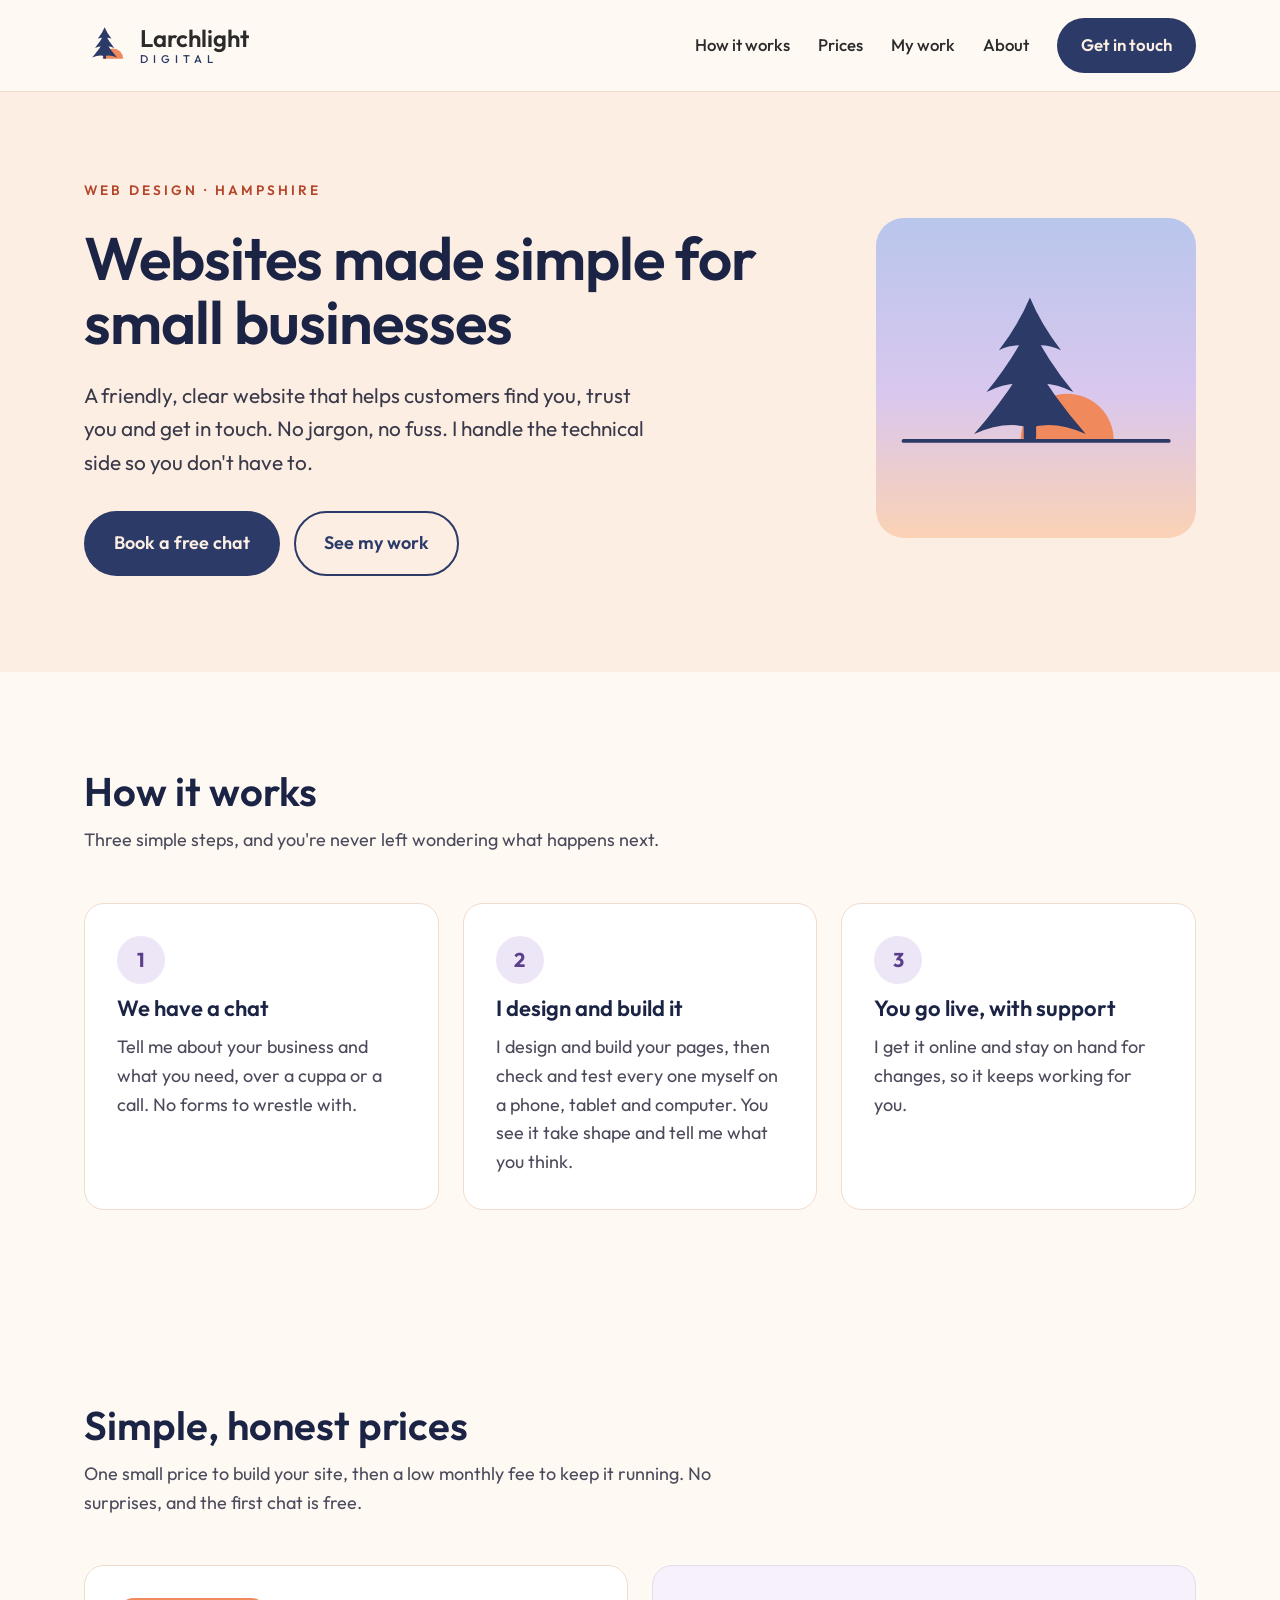
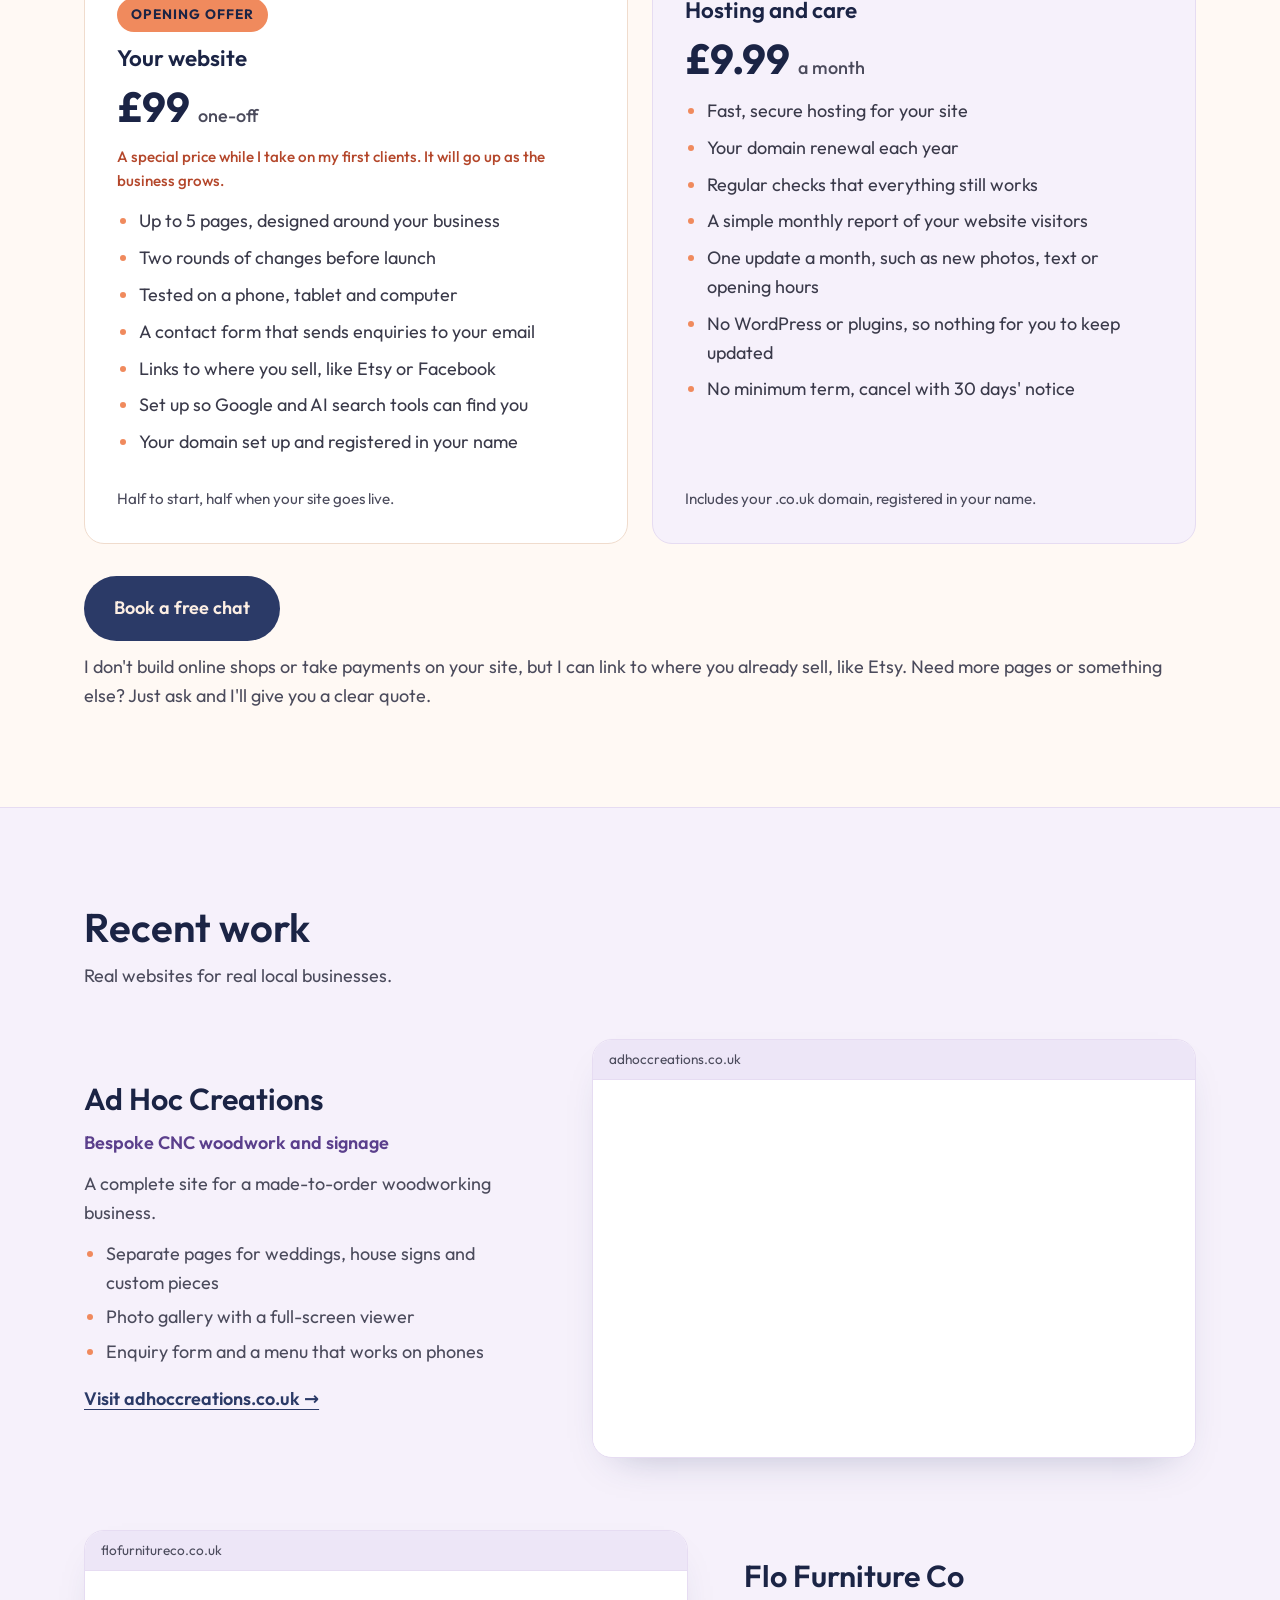
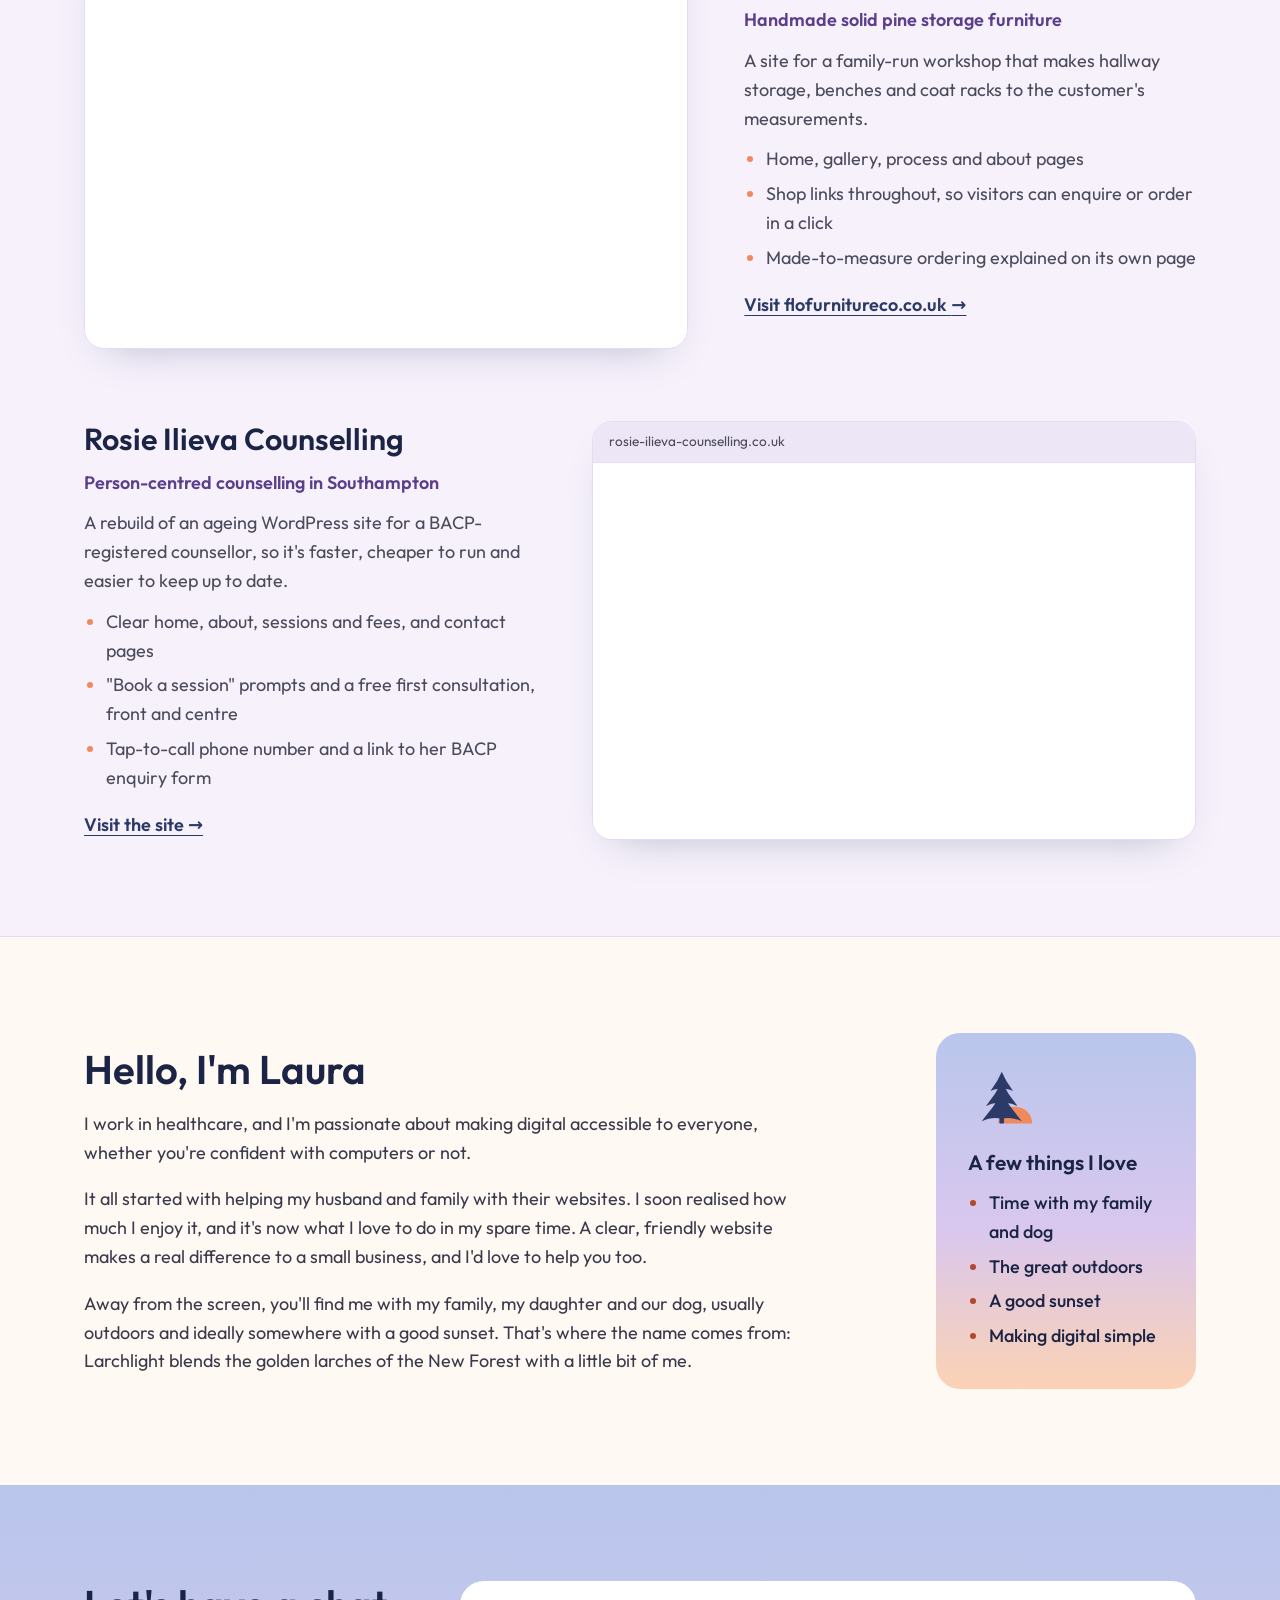
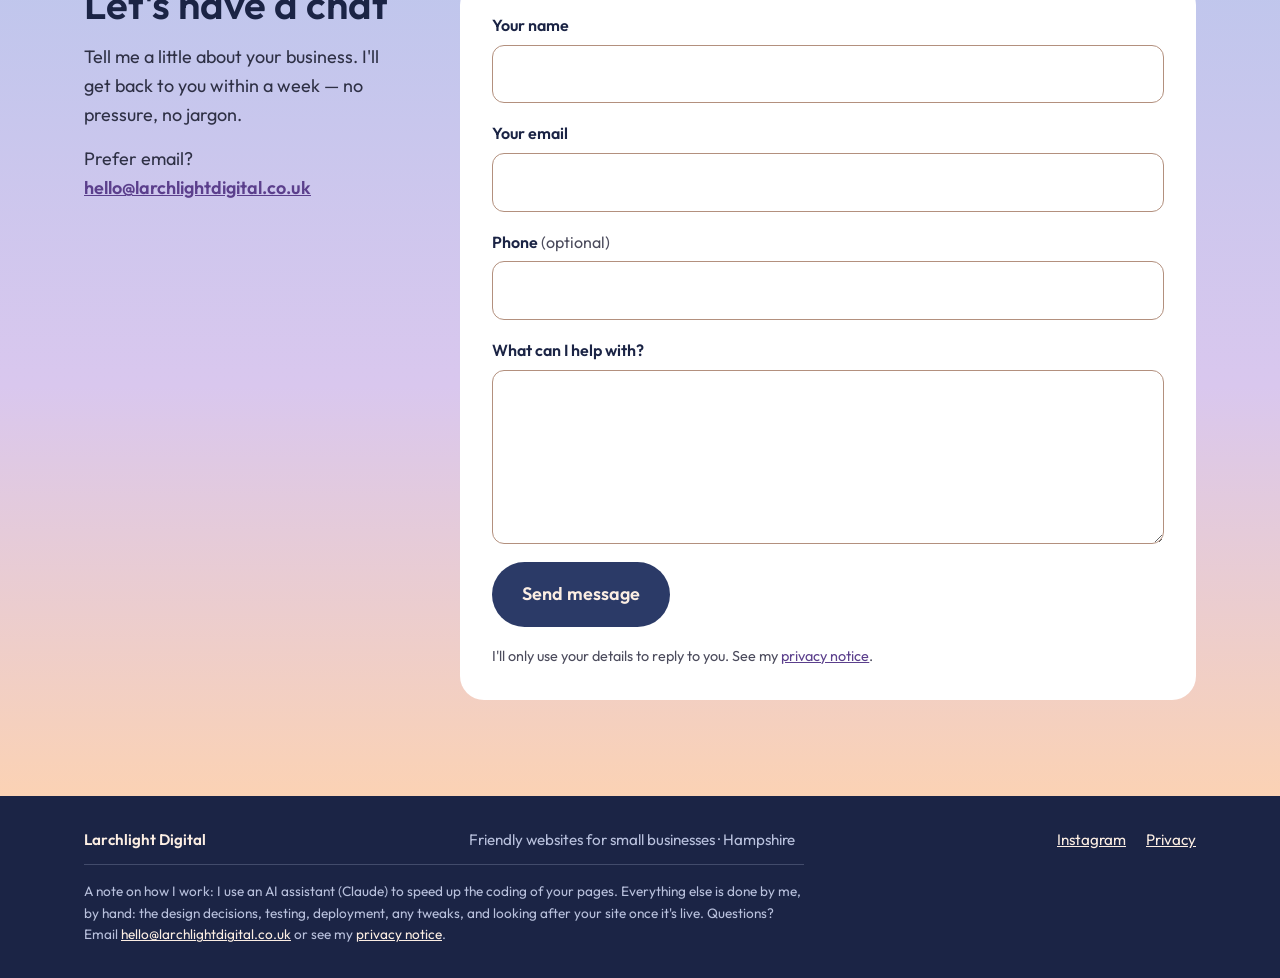
==== index.html @ d117ba8f "Move AI disclosure from How it works to a small footer note Co-Authored-By: Claude Sonnet 5.5 <norep" ====
<!doctype html>
<html lang="en-GB">
<head>
  <meta charset="utf-8">
  <meta name="viewport" content="width=device-width, initial-scale=1">
  <title>Larchlight Digital | Friendly Web Design in Hampshire</title>
  <meta name="description" content="Friendly, simple websites for small businesses in Hampshire, from £99. Hosting, your domain and monthly updates for £9.99. No jargon, no fuss.">
  <link rel="canonical" href="https://larchlightdigital.co.uk/">
  <meta name="theme-color" content="#2B3A67">
  <link rel="icon" href="favicon.svg" type="image/svg+xml">

  <!-- How the site looks when shared on social media and messaging apps -->
  <meta property="og:type" content="website">
  <meta property="og:site_name" content="Larchlight Digital">
  <meta property="og:title" content="Larchlight Digital – Friendly websites for small businesses">
  <meta property="og:description" content="Clear, friendly websites for small businesses in Hampshire. No jargon, no fuss.">
  <meta property="og:url" content="https://larchlightdigital.co.uk/">
  <meta property="og:image" content="https://larchlightdigital.co.uk/images/og-image.png">
  <meta property="og:image:width" content="1200">
  <meta property="og:image:height" content="630">
  <meta property="og:image:alt" content="Larchlight Digital logo: a larch tree in front of a setting sun">
  <meta property="og:locale" content="en_GB">
  <meta name="twitter:card" content="summary_large_image">

  <!-- Details about the business that Google and AI search tools can read -->
  <script type="application/ld+json">
  {
    "@context": "https://schema.org",
    "@type": "ProfessionalService",
    "@id": "https://larchlightdigital.co.uk/#business",
    "name": "Larchlight Digital",
    "url": "https://larchlightdigital.co.uk/",
    "logo": "https://larchlightdigital.co.uk/images/email/larchlight-badge.png",
    "image": "https://larchlightdigital.co.uk/images/og-image.png",
    "description": "Friendly, simple websites for small businesses in Hampshire, built for people who aren't confident with technology.",
    "email": "hello@larchlightdigital.co.uk",
    "founder": { "@type": "Person", "name": "Laura" },
    "sameAs": ["https://www.instagram.com/larchlightdigital/"],
    "areaServed": [
      { "@type": "AdministrativeArea", "name": "Hampshire" },
      { "@type": "City", "name": "Southampton" },
      { "@type": "City", "name": "Eastleigh" }
    ],
    "priceRange": "££",
    "knowsAbout": ["Web design", "Small business websites", "Website hosting", "Website accessibility"],
    "hasOfferCatalog": {
      "@type": "OfferCatalog",
      "name": "Website services",
      "itemListElement": [
        { "@type": "Offer", "name": "Website design and build (up to 5 pages), opening offer", "price": "99", "priceCurrency": "GBP" },
        { "@type": "Offer", "name": "Hosting, domain and maintenance, including one update a month", "price": "9.99", "priceCurrency": "GBP",
          "priceSpecification": { "@type": "UnitPriceSpecification", "price": "9.99", "priceCurrency": "GBP", "unitText": "MONTH" } }
      ]
    }
  }
  </script>
  <link rel="stylesheet" href="styles.css">
</head>
<body>
  <a class="skip-link" href="#main">Skip to content</a>

  <header class="site-header">
    <div class="container header-inner">
      <a href="/" class="brand" aria-label="Larchlight Digital, home">
        <svg class="brand-mark" width="44" height="44" viewBox="0 0 64 64" aria-hidden="true">
          <path d="M27 52 A15 15 0 0 1 57 52 Z" fill="var(--autumn)"/>
          <rect x="28" y="44" width="4" height="8" rx="1" fill="var(--pine)"/>
          <path d="M30 25 Q37.5 38 48 50 Q38 45.5 30 48 Q22 45.5 12 50 Q22.5 38 30 25 Z" fill="var(--pine)"/>
          <path d="M30 15 Q35.5 26 44 36.5 Q36 32.5 30 34.5 Q24 32.5 16 36.5 Q24.5 26 30 15 Z" fill="var(--pine)"/>
          <path d="M30 6 Q33.5 14.5 40 23 Q34.5 20.5 30 22 Q25.5 20.5 20 23 Q26.5 14.5 30 6 Z" fill="var(--pine)"/>
        </svg>
        <span class="brand-text">
          <span class="brand-name">Larchlight</span>
          <span class="brand-tag">DIGITAL</span>
        </span>
      </a>
      <nav class="site-nav" aria-label="Main">
        <a href="#how">How it works</a>
        <a href="#prices">Prices</a>
        <a href="#work">My work</a>
        <a href="#about">About</a>
        <a href="#contact" class="btn btn-primary btn-small">Get in touch</a>
      </nav>
    </div>
  </header>

  <main id="main">
    <section class="hero">
      <div class="container hero-inner">
        <div class="hero-copy">
          <p class="eyebrow">Web design · Hampshire</p>
          <h1>Websites made simple for small businesses</h1>
          <p class="lede">A friendly, clear website that helps customers find you, trust you and get in touch. No jargon, no fuss. I handle the technical side so you don't have to.</p>
          <div class="actions">
            <a href="#contact" class="btn btn-primary">Book a free chat</a>
            <a href="#work" class="btn btn-outline">See my work</a>
          </div>
        </div>
        <div class="hero-art" aria-hidden="true">
          <svg viewBox="0 0 100 100">
            <!-- Pastel sunset sky: periwinkle → lilac → peach -->
            <defs>
              <linearGradient id="heroSky" x1="0" y1="0" x2="0" y2="1">
                <stop offset="0" stop-color="#B9C6EC"/>
                <stop offset="0.55" stop-color="#D9C7EE"/>
                <stop offset="1" stop-color="#FBD2B4"/>
              </linearGradient>
            </defs>
            <rect width="100" height="100" fill="url(#heroSky)"/>
            <g transform="translate(19 19) scale(0.96875)">
              <path d="M27 52 A15 15 0 0 1 57 52 Z" fill="var(--autumn)"/>
              <rect x="28" y="44" width="4" height="8" rx="1" fill="var(--pine)"/>
              <path d="M30 25 Q37.5 38 48 50 Q38 45.5 30 48 Q22 45.5 12 50 Q22.5 38 30 25 Z" fill="var(--pine)"/>
              <path d="M30 15 Q35.5 26 44 36.5 Q36 32.5 30 34.5 Q24 32.5 16 36.5 Q24.5 26 30 15 Z" fill="var(--pine)"/>
              <path d="M30 6 Q33.5 14.5 40 23 Q34.5 20.5 30 22 Q25.5 20.5 20 23 Q26.5 14.5 30 6 Z" fill="var(--pine)"/>
            </g>
            <rect x="8" y="69" width="84" height="1.2" rx="0.6" fill="var(--pine)"/>
          </svg>
        </div>
      </div>
    </section>

    <section id="how" class="section">
      <div class="container">
        <div class="section-head">
          <h2>How it works</h2>
          <p>Three simple steps, and you're never left wondering what happens next.</p>
        </div>
        <ol class="steps">
          <li class="card">
            <span class="step-num" aria-hidden="true">1</span>
            <h3>We have a chat</h3>
            <p>Tell me about your business and what you need, over a cuppa or a call. No forms to wrestle with.</p>
          </li>
          <li class="card">
            <span class="step-num" aria-hidden="true">2</span>
            <h3>I design and build it</h3>
            <p>I design and build your pages, then check and test every one myself on a phone, tablet and computer. You see it take shape and tell me what you think.</p>
          </li>
          <li class="card">
            <span class="step-num" aria-hidden="true">3</span>
            <h3>You go live, with support</h3>
            <p>I get it online and stay on hand for changes, so it keeps working for you.</p>
          </li>
        </ol>
      </div>
    </section>

    <section id="prices" class="section">
      <div class="container">
        <div class="section-head">
          <h2>Simple, honest prices</h2>
          <p>One small price to build your site, then a low monthly fee to keep it running. No surprises, and the first chat is free.</p>
        </div>
        <div class="price-grid">
          <div class="price-card">
            <p class="offer-badge">Opening offer</p>
            <h3>Your website</h3>
            <p class="price"><span class="price-amount">£99</span> <span class="price-unit">one-off</span></p>
            <p class="offer-note">A special price while I take on my first clients. It will go up as the business grows.</p>
            <ul class="price-list">
              <li>Up to 5 pages, designed around your business</li>
              <li>Two rounds of changes before launch</li>
              <li>Tested on a phone, tablet and computer</li>
              <li>A contact form that sends enquiries to your email</li>
              <li>Links to where you sell, like Etsy or Facebook</li>
              <li>Set up so Google and AI search tools can find you</li>
              <li>Your domain set up and registered in your name</li>
            </ul>
            <p class="price-note">Half to start, half when your site goes live.</p>
          </div>
          <div class="price-card price-card-feature">
            <h3>Hosting and care</h3>
            <p class="price"><span class="price-amount">£9.99</span> <span class="price-unit">a month</span></p>
            <ul class="price-list">
              <li>Fast, secure hosting for your site</li>
              <li>Your domain renewal each year</li>
              <li>Regular checks that everything still works</li>
              <li>A simple monthly report of your website visitors</li>
              <li>One update a month, such as new photos, text or opening hours</li>
              <li>No WordPress or plugins, so nothing for you to keep updated</li>
              <li>No minimum term, cancel with 30 days' notice</li>
            </ul>
            <p class="price-note">Includes your .co.uk domain, registered in your name.</p>
          </div>
        </div>
        <div class="price-cta">
          <a href="#contact" class="btn btn-primary">Book a free chat</a>
          <p>I don't build online shops or take payments on your site, but I can link to where you already sell, like Etsy. Need more pages or something else? Just ask and I'll give you a clear quote.</p>
        </div>
      </div>
    </section>

    <section id="work" class="section section-white">
      <div class="container">
        <div class="section-head">
          <h2>Recent work</h2>
          <p>Real websites for real local businesses.</p>
        </div>
        <div class="work-list">

          <article class="project">
            <div class="project-text">
              <h3>Ad Hoc Creations</h3>
              <p class="project-what">Bespoke CNC woodwork and signage</p>
              <p>A complete site for a made-to-order woodworking business.</p>
              <ul>
                <li>Separate pages for weddings, house signs and custom pieces</li>
                <li>Photo gallery with a full-screen viewer</li>
                <li>Enquiry form and a menu that works on phones</li>
              </ul>
              <a class="project-link" href="https://adhoccreations.co.uk" rel="noopener">Visit adhoccreations.co.uk <span aria-hidden="true">→</span></a>
            </div>
            <div class="preview">
              <div class="preview-bar">adhoccreations.co.uk</div>
              <div class="preview-screen">
                <iframe src="https://adhoccreations.co.uk" title="Preview of the Ad Hoc Creations website" loading="lazy" tabindex="-1" scrolling="no" sandbox="allow-scripts allow-same-origin"></iframe>
                <a class="preview-link" href="https://adhoccreations.co.uk" rel="noopener" tabindex="-1" aria-hidden="true"></a>
              </div>
            </div>
          </article>

          <article class="project">
            <div class="project-text">
              <h3>Flo Furniture Co</h3>
              <p class="project-what">Handmade solid pine storage furniture</p>
              <p>A site for a family-run workshop that makes hallway storage, benches and coat racks to the customer's measurements.</p>
              <ul>
                <li>Home, gallery, process and about pages</li>
                <li>Shop links throughout, so visitors can enquire or order in a click</li>
                <li>Made-to-measure ordering explained on its own page</li>
              </ul>
              <a class="project-link" href="https://flofurnitureco.co.uk" rel="noopener">Visit flofurnitureco.co.uk <span aria-hidden="true">→</span></a>
            </div>
            <div class="preview">
              <div class="preview-bar">flofurnitureco.co.uk</div>
              <div class="preview-screen">
                <iframe src="https://flofurnitureco.co.uk" title="Preview of the Flo Furniture Co website" loading="lazy" tabindex="-1" scrolling="no" sandbox="allow-scripts allow-same-origin"></iframe>
                <a class="preview-link" href="https://flofurnitureco.co.uk" rel="noopener" tabindex="-1" aria-hidden="true"></a>
              </div>
            </div>
          </article>

          <article class="project">
            <div class="project-text">
              <h3>Rosie Ilieva Counselling</h3>
              <p class="project-what">Person-centred counselling in Southampton</p>
              <p>A rebuild of an ageing WordPress site for a BACP-registered counsellor, so it's faster, cheaper to run and easier to keep up to date.</p>
              <ul>
                <li>Clear home, about, sessions and fees, and contact pages</li>
                <li>"Book a session" prompts and a free first consultation, front and centre</li>
                <li>Tap-to-call phone number and a link to her BACP enquiry form</li>
              </ul>
              <a class="project-link" href="https://rosie-ilieva-counselling.co.uk/" rel="noopener">Visit the site <span aria-hidden="true">→</span></a>
            </div>
            <div class="preview">
              <div class="preview-bar">rosie-ilieva-counselling.co.uk</div>
              <div class="preview-screen">
                <iframe src="https://rosie-ilieva-counselling.co.uk/" title="Preview of the Rosie Ilieva Counselling website" loading="lazy" tabindex="-1" scrolling="no" sandbox="allow-scripts allow-same-origin"></iframe>
                <a class="preview-link" href="https://rosie-ilieva-counselling.co.uk/" rel="noopener" tabindex="-1" aria-hidden="true"></a>
              </div>
            </div>
          </article>

        </div>
      </div>
    </section>

    <section id="about" class="section">
      <div class="container about-inner">
        <div class="about-copy">
          <h2>Hello, I'm Laura</h2>
          <p>I work in healthcare, and I'm passionate about making digital accessible to everyone, whether you're confident with computers or not.</p>
          <p>It all started with helping my husband and family with their websites. I soon realised how much I enjoy it, and it's now what I love to do in my spare time. A clear, friendly website makes a real difference to a small business, and I'd love to help you too.</p>
          <p>Away from the screen, you'll find me with my family, my daughter and our dog, usually outdoors and ideally somewhere with a good sunset. That's where the name comes from: Larchlight blends the golden larches of the New Forest with a little bit of me.</p>
        </div>
        <aside class="about-card" aria-label="A few things I love">
          <svg class="about-mark" viewBox="0 0 64 64" aria-hidden="true">
            <path d="M27 52 A15 15 0 0 1 57 52 Z" fill="var(--autumn)"/>
            <rect x="28" y="44" width="4" height="8" rx="1" fill="var(--pine)"/>
            <path d="M30 25 Q37.5 38 48 50 Q38 45.5 30 48 Q22 45.5 12 50 Q22.5 38 30 25 Z" fill="var(--pine)"/>
            <path d="M30 15 Q35.5 26 44 36.5 Q36 32.5 30 34.5 Q24 32.5 16 36.5 Q24.5 26 30 15 Z" fill="var(--pine)"/>
            <path d="M30 6 Q33.5 14.5 40 23 Q34.5 20.5 30 22 Q25.5 20.5 20 23 Q26.5 14.5 30 6 Z" fill="var(--pine)"/>
          </svg>
          <h3>A few things I love</h3>
          <ul>
            <li>Time with my family and dog</li>
            <li>The great outdoors</li>
            <li>A good sunset</li>
            <li>Making digital simple</li>
          </ul>
        </aside>
      </div>
    </section>

    <section id="contact" class="section section-sky">
      <div class="container contact-inner">
        <div class="contact-copy">
          <h2>Let's have a chat</h2>
          <p>Tell me a little about your business. I'll get back to you within a week — no pressure, no jargon.</p>
          <p>Prefer email? <a href="mailto:hello@larchlightdigital.co.uk">hello@larchlightdigital.co.uk</a></p>
        </div>
        <!-- Enquiries go to Formspree, which emails them to hello@larchlightdigital.co.uk -->
        <form class="contact-form" id="contact-form" action="https://formspree.io/f/mqppzgkb" method="POST">
          <input type="hidden" name="_subject" value="New website enquiry – Larchlight Digital">
          <!-- Spam trap: hidden from people, bots fill it in -->
          <input type="text" name="_gotcha" class="visually-hidden" tabindex="-1" autocomplete="off" aria-hidden="true">
          <div class="field">
            <label for="name">Your name</label>
            <input id="name" name="name" type="text" autocomplete="name" required>
          </div>
          <div class="field">
            <label for="email">Your email</label>
            <input id="email" name="email" type="email" autocomplete="email" required>
          </div>
          <div class="field">
            <label for="phone">Phone <span class="optional">(optional)</span></label>
            <input id="phone" name="phone" type="tel" autocomplete="tel">
          </div>
          <div class="field">
            <label for="message">What can I help with?</label>
            <textarea id="message" name="message" rows="5" required></textarea>
          </div>
          <button type="submit" class="btn btn-primary">Send message</button>
          <p class="form-note">I'll only use your details to reply to you. See my <a href="/privacy">privacy notice</a>.</p>
          <p class="form-status" id="form-status" role="status" aria-live="polite"></p>
        </form>
      </div>
    </section>
  </main>

  <footer class="site-footer">
    <div class="container footer-inner">
      <span class="footer-name">Larchlight Digital</span>
      <span>Friendly websites for small businesses · Hampshire</span>
      <span class="footer-links">
        <a class="footer-link" href="https://www.instagram.com/larchlightdigital/" rel="noopener">Instagram</a>
        <a class="footer-link" href="/privacy">Privacy</a>
      </span>
      <p class="footer-note">A note on how I work: I use an AI assistant (Claude) to speed up the coding of your pages. Everything else is done by me, by hand: the design decisions, testing, deployment, any tweaks, and looking after your site once it's live. Questions? Email <a class="footer-link" href="mailto:hello@larchlightdigital.co.uk">hello@larchlightdigital.co.uk</a> or see my <a class="footer-link" href="/privacy">privacy notice</a>.</p>
    </div>
  </footer>

  <script>
    // Scale each 1280px-wide live site preview to fit its frame
    function fitPreviews() {
      document.querySelectorAll('.preview-screen').forEach(function (box) {
        var frame = box.querySelector('iframe');
        if (frame) frame.style.transform = 'scale(' + (box.clientWidth / 1280) + ')';
      });
    }
    fitPreviews();
    window.addEventListener('resize', fitPreviews);

    // Send the contact form without leaving the page.
    // Without JavaScript the form still posts normally to Formspree.
    (function () {
      var form = document.getElementById('contact-form');
      var status = document.getElementById('form-status');
      if (!form || !window.fetch) return;

      form.addEventListener('submit', function (event) {
        event.preventDefault();
        var button = form.querySelector('button[type="submit"]');
        button.disabled = true;
        button.textContent = 'Sending…';
        status.className = 'form-status';
        status.textContent = '';

        fetch(form.action, {
          method: 'POST',
          body: new FormData(form),
          headers: { 'Accept': 'application/json' }
        })
          .then(function (response) {
            if (response.ok) {
              form.reset();
              status.className = 'form-status is-success';
              status.textContent = "Thank you! Your message is on its way. I'll get back to you within a week.";
              return;
            }
            return response.json().then(function (data) {
              var detail = data && data.errors ? data.errors.map(function (e) { return e.message; }).join(' ') : '';
              throw new Error(detail);
            });
          })
          .catch(function (error) {
            status.className = 'form-status is-error';
            var detail = error.message ? error.message.charAt(0).toUpperCase() + error.message.slice(1).replace(/\.?$/, '. ') : '';
            status.textContent = 'Sorry, something went wrong. ' + detail +
              'Please try again, or email hello@larchlightdigital.co.uk.';
          })
          .finally(function () {
            button.disabled = false;
            button.textContent = 'Send message';
          });
      });
    })();
  </script>
</body>
</html>
---- styles.css ----
/* Outfit font, self-hosted (SIL Open Font License, see fonts/OFL.txt) */
@font-face { font-family: 'Outfit'; font-style: normal; font-weight: 400; font-display: swap; src: url('/fonts/outfit-latin-400-normal.woff2') format('woff2'); }
@font-face { font-family: 'Outfit'; font-style: normal; font-weight: 500; font-display: swap; src: url('/fonts/outfit-latin-500-normal.woff2') format('woff2'); }
@font-face { font-family: 'Outfit'; font-style: normal; font-weight: 600; font-display: swap; src: url('/fonts/outfit-latin-600-normal.woff2') format('woff2'); }
@font-face { font-family: 'Outfit'; font-style: normal; font-weight: 700; font-display: swap; src: url('/fonts/outfit-latin-700-normal.woff2') format('woff2'); }

/* Larchlight Digital – brand tokens */
:root {
  /* Sunset palette */
  --pine: #2B3A67;         /* Dusk – main brand blue */
  --pine-deep: #1B2445;    /* Night */
  --autumn: #F08A5D;       /* Sunset coral */
  --autumn-text: #B4472B;  /* darker coral for text on light backgrounds */
  --sand: #FCEEE3;         /* Blush */
  --charcoal: #2B2B2B;
  --paper: #FFF9F4;
  --white: #FFFFFF;
  --line: #F0DCCD;
  --muted: #4B4B5C;
  --on-pine: #D8DDF0;
  --twilight: #7B5EA7;      /* Twilight purple accent */
  --twilight-deep: #5B3F8C;
  --lavender: #EDE6F7;
  --lilac-wash: #F6F1FB;
  --lilac-line: #E6DCF2;
  --sky: linear-gradient(180deg, #B9C6EC 0%, #D9C7EE 55%, #FBD2B4 100%); /* pastel sunset sky */

  --radius: 20px;
  --max: 1160px;
  --font: 'Outfit', system-ui, -apple-system, 'Segoe UI', sans-serif;
}

*, *::before, *::after { box-sizing: border-box; }

html { scroll-behavior: smooth; }
@media (prefers-reduced-motion: reduce) { html { scroll-behavior: auto; } }

body {
  margin: 0;
  font-family: var(--font);
  font-size: 1.125rem;
  line-height: 1.6;
  color: var(--charcoal);
  background: var(--paper);
}

h1, h2, h3 { color: var(--pine-deep); font-weight: 600; line-height: 1.15; margin: 0; }
p { margin: 0; }
a { color: var(--pine); }
a:hover { color: var(--pine-deep); }

:focus-visible { outline: 3px solid var(--autumn); outline-offset: 3px; border-radius: 6px; }

.container { max-width: var(--max); margin: 0 auto; padding: 0 24px; }

.skip-link {
  position: absolute; left: 16px; top: -60px;
  background: var(--pine); color: var(--sand);
  padding: 12px 18px; border-radius: 10px; z-index: 10;
}
.skip-link:focus { top: 16px; }

/* Buttons */
.btn {
  display: inline-block;
  font: inherit; font-weight: 600;
  text-decoration: none;
  padding: 16px 28px;
  border-radius: 999px;
  border: 2px solid transparent;
  cursor: pointer;
  transition: background-color .15s, color .15s;
}
.btn-primary { background: var(--pine); color: var(--sand); }
.btn-primary:hover { background: var(--pine-deep); color: var(--sand); }
.btn-outline { border-color: var(--pine); color: var(--pine); }
.btn-outline:hover { background: var(--pine); color: var(--sand); }
.btn-small { padding: 12px 22px; }

/* Header */
.site-header { border-bottom: 1px solid var(--line); background: var(--paper); }
.header-inner {
  display: flex; flex-wrap: wrap; align-items: center; justify-content: space-between;
  gap: 16px; padding-top: 18px; padding-bottom: 18px;
}
.brand { display: flex; align-items: center; gap: 12px; text-decoration: none; color: var(--charcoal); }
.brand-text { display: flex; flex-direction: column; line-height: 1; }
.brand-name { font-weight: 600; font-size: 1.5rem; }
.brand-tag { font-size: .7rem; font-weight: 500; letter-spacing: 5px; color: var(--pine); margin-top: 4px; }

.site-nav { display: flex; flex-wrap: wrap; align-items: center; gap: 8px 28px; font-weight: 500; font-size: 1.05rem; }
.site-nav a:not(.btn) { color: var(--charcoal); text-decoration: none; padding: 10px 0; }
.site-nav a:not(.btn):hover { color: var(--pine); text-decoration: underline; text-underline-offset: 4px; }

/* Hero */
.hero { background: var(--sand); }
.hero-inner {
  display: flex; flex-wrap: wrap; align-items: center; gap: 56px;
  padding-top: 88px; padding-bottom: 96px;
}
.hero-copy { flex: 999 1 480px; min-width: 0; display: flex; flex-direction: column; gap: 24px; }
.eyebrow { font-size: .85rem; font-weight: 600; letter-spacing: 3px; text-transform: uppercase; color: var(--autumn-text); }
.hero h1 { font-size: clamp(2.4rem, 5vw, 3.75rem); line-height: 1.08; letter-spacing: -1px; }
.lede { font-size: 1.3rem; color: #3A3A4A; max-width: 560px; }
.actions { display: flex; flex-wrap: wrap; gap: 14px; margin-top: 8px; }

.hero-art {
  flex: 1 1 320px; min-width: 0; max-width: 420px; margin: 0 auto;
  aspect-ratio: 1 / 1; border-radius: 28px; overflow: hidden;
}
.hero-art svg { display: block; width: 100%; height: 100%; }

/* Sections */
.section { padding: 96px 0; }
.section-white { background: var(--lilac-wash); border-top: 1px solid var(--lilac-line); border-bottom: 1px solid var(--lilac-line); }
.section-sky { background: var(--sky); }
.section-head { display: flex; flex-direction: column; gap: 12px; max-width: 640px; margin-bottom: 48px; }
.section-head h2 { font-size: clamp(2rem, 4vw, 2.5rem); }
.section-head p { color: var(--muted); }

/* Steps */
.steps {
  list-style: none; margin: 0; padding: 0;
  display: grid; grid-template-columns: repeat(auto-fit, minmax(260px, 1fr)); gap: 24px;
}
.card {
  background: var(--white); border: 1px solid var(--line); border-radius: var(--radius);
  padding: 32px; display: flex; flex-direction: column; gap: 12px;
}
.card h3 { font-size: 1.375rem; }
.card p { color: var(--muted); }
.step-num {
  width: 48px; height: 48px; border-radius: 999px;
  background: var(--lavender); color: var(--twilight-deep);
  font-weight: 700; font-size: 1.25rem;
  display: flex; align-items: center; justify-content: center;
}

/* Work */
.work-list { display: flex; flex-direction: column; gap: 72px; }
.project { display: flex; flex-wrap: wrap; align-items: center; gap: 32px 56px; }
.project:nth-child(even) { flex-direction: row-reverse; }
.project-text { flex: 1 1 320px; min-width: 0; display: flex; flex-direction: column; gap: 12px; }
.project h3 { font-size: clamp(1.5rem, 3vw, 1.9rem); }
.project-what { color: var(--twilight-deep); font-weight: 600; }
.project-text p:not(.project-what) { color: var(--muted); }
.project ul { margin: 0; padding-left: 1.2em; color: var(--muted); }
.project li { margin-bottom: 6px; }
.project li::marker { color: var(--autumn); }
.project-link { font-weight: 600; color: var(--pine); text-underline-offset: 4px; }
.project-link:hover { color: var(--pine-deep); }

/* Live site previews: each site is rendered at 1280px wide and scaled to fit */
.preview {
  flex: 1.4 1 420px; min-width: 0;
  background: var(--white); border: 1px solid var(--lilac-line); border-radius: var(--radius);
  overflow: hidden; box-shadow: 0 18px 40px -24px rgba(43, 58, 103, .35);
}
.preview-bar {
  padding: 9px 16px; font-size: .85rem; color: var(--muted);
  background: var(--lavender); border-bottom: 1px solid var(--lilac-line);
}
.preview-screen { position: relative; aspect-ratio: 16 / 10; overflow: hidden; }
.preview iframe {
  position: absolute; top: 0; left: 0; width: 1280px; height: 800px;
  border: 0; background: var(--white); transform-origin: 0 0; pointer-events: none;
}
.preview-link { position: absolute; inset: 0; z-index: 1; }

/* About */
.about-inner { display: flex; flex-wrap: wrap; align-items: center; gap: 40px 64px; }
.about-copy { flex: 999 1 460px; min-width: 0; display: flex; flex-direction: column; gap: 18px; }
.about-copy h2 { font-size: clamp(2rem, 4vw, 2.5rem); }
.about-copy p { color: #3A3A4A; max-width: 62ch; }
.about-card {
  flex: 1 1 260px; min-width: 0; max-width: 360px;
  background: var(--sky); border-radius: 24px; padding: 32px;
  display: flex; flex-direction: column; gap: 14px;
}
.about-mark { width: 72px; height: 72px; }
.about-card h3 { font-size: 1.3rem; }
.about-card ul { margin: 0; padding-left: 1.2em; color: var(--pine-deep); font-weight: 500; }
.about-card li { margin-bottom: 6px; }
.about-card li::marker { color: var(--autumn-text); }

/* Contact */
.contact-inner { display: flex; flex-wrap: wrap; gap: 56px; }
.contact-copy { flex: 1 1 320px; min-width: 0; display: flex; flex-direction: column; gap: 16px; }
.contact-copy h2 { color: var(--pine-deep); font-size: clamp(2rem, 4vw, 2.5rem); }
.contact-copy p { color: #2E3045; }
.contact-copy a { color: var(--twilight-deep); font-weight: 600; }
.contact-copy a:hover { color: var(--pine-deep); }

.contact-form {
  flex: 999 1 420px; min-width: 0;
  background: var(--white); border-radius: 24px; padding: 32px;
  display: flex; flex-direction: column; gap: 18px;
}
.field { display: flex; flex-direction: column; gap: 6px; }
.field label { font-weight: 600; font-size: 1rem; color: var(--pine-deep); }
.field input, .field textarea {
  font: inherit; color: var(--charcoal);
  padding: 14px 16px; border-radius: 12px;
  border: 1px solid #B3907E; background: var(--white);
}
.field textarea { resize: vertical; }
.contact-form .btn { align-self: flex-start; }
.contact-form .btn:disabled { opacity: .7; cursor: wait; }
.optional { font-weight: 400; color: var(--muted); }
.form-status { margin: 0; font-weight: 500; }
.form-status:empty { display: none; }
.form-status.is-success { color: #2E6B45; }
.form-status.is-error { color: var(--autumn-text); }
.visually-hidden {
  position: absolute !important; width: 1px; height: 1px; overflow: hidden;
  clip: rect(0 0 0 0); white-space: nowrap; border: 0; padding: 0; margin: -1px;
}

/* Footer */
.site-footer { background: var(--pine-deep); color: #B8C0DC; font-size: .95rem; }
.footer-inner {
  display: flex; flex-wrap: wrap; align-items: center; justify-content: space-between;
  gap: 12px 24px; padding-top: 32px; padding-bottom: 32px;
}
.footer-name { font-weight: 600; color: var(--sand); }
.footer-story { flex-basis: 100%; font-style: italic; }
.footer-note {
  flex-basis: 100%; margin: 0; padding-top: 16px;
  border-top: 1px solid rgba(184, 192, 220, .25);
  font-size: .85rem; max-width: 80ch;
}

@media (max-width: 600px) {
  .hero-inner { padding-top: 56px; padding-bottom: 64px; gap: 40px; }
  .section { padding: 64px 0; }
  .contact-form { padding: 24px; }
}

/* Privacy link and notes */
.footer-link { color: var(--sand); }
.footer-link:hover { color: var(--white); }
.form-note { margin: 0; font-size: .9rem; color: var(--muted); }
.form-note a { color: var(--twilight-deep); }

/* Simple text pages (privacy) */
.page { padding: 72px 0 96px; }
.page .container { max-width: 760px; }
.page h1 { font-size: clamp(2.2rem, 5vw, 3rem); margin-bottom: 12px; }
.page h2 { font-size: 1.5rem; margin: 40px 0 12px; }
.page p, .page li { color: #3A3A4A; }
.page p + p { margin-top: 12px; }
.page ul { padding-left: 1.2em; margin: 12px 0 0; }
.page li { margin-bottom: 8px; }
.page li::marker { color: var(--autumn); }
.page .updated { color: var(--muted); font-size: .95rem; }

/* Prices */
.price-grid { display: grid; grid-template-columns: repeat(auto-fit, minmax(280px, 1fr)); gap: 24px; }
.price-card {
  background: var(--white); border: 1px solid var(--line); border-radius: var(--radius);
  padding: 32px; display: flex; flex-direction: column; gap: 14px;
}
.price-card-feature { background: var(--lilac-wash); border-color: var(--lilac-line); }
.price-card h3 { font-size: 1.4rem; }
.price { margin: 0; display: flex; align-items: baseline; gap: 8px; }
.price-amount { font-size: 2.6rem; font-weight: 700; color: var(--pine-deep); line-height: 1; }
.price-unit { color: var(--muted); font-weight: 500; }
.price-list { margin: 0; padding-left: 1.2em; color: #3A3A4A; }
.price-list li { margin-bottom: 8px; }
.price-list li::marker { color: var(--autumn); }
.price-note { margin-top: auto; padding-top: 8px; font-size: .95rem; color: var(--muted); }
.price-cta { margin-top: 32px; display: flex; flex-wrap: wrap; align-items: center; gap: 12px 24px; }
.price-cta p { color: var(--muted); }
.footer-links { display: flex; gap: 20px; }

.offer-badge {
  align-self: flex-start; margin: 0;
  background: var(--autumn); color: var(--pine-deep);
  font-size: .85rem; font-weight: 700; letter-spacing: 1px; text-transform: uppercase;
  padding: 6px 14px; border-radius: 999px;
}
.offer-note { margin: 0; font-size: .95rem; color: var(--autumn-text); font-weight: 500; }
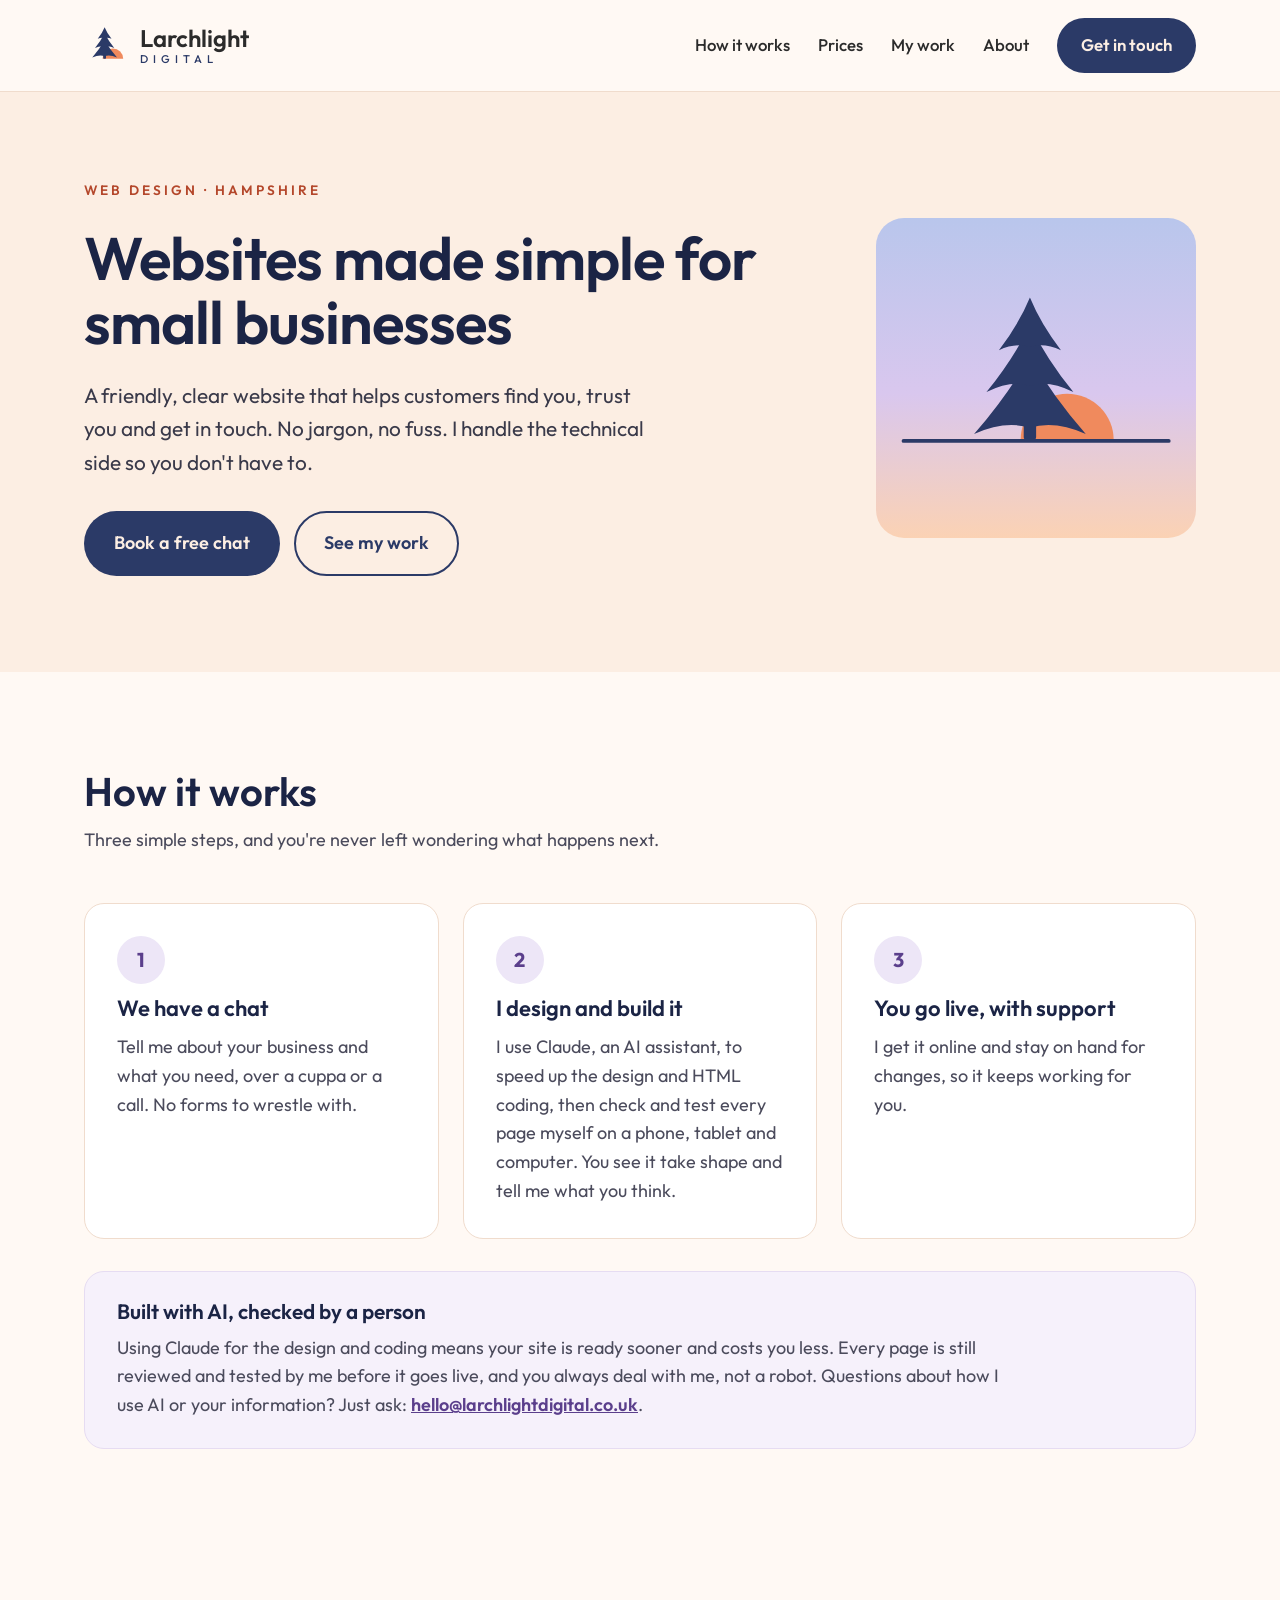
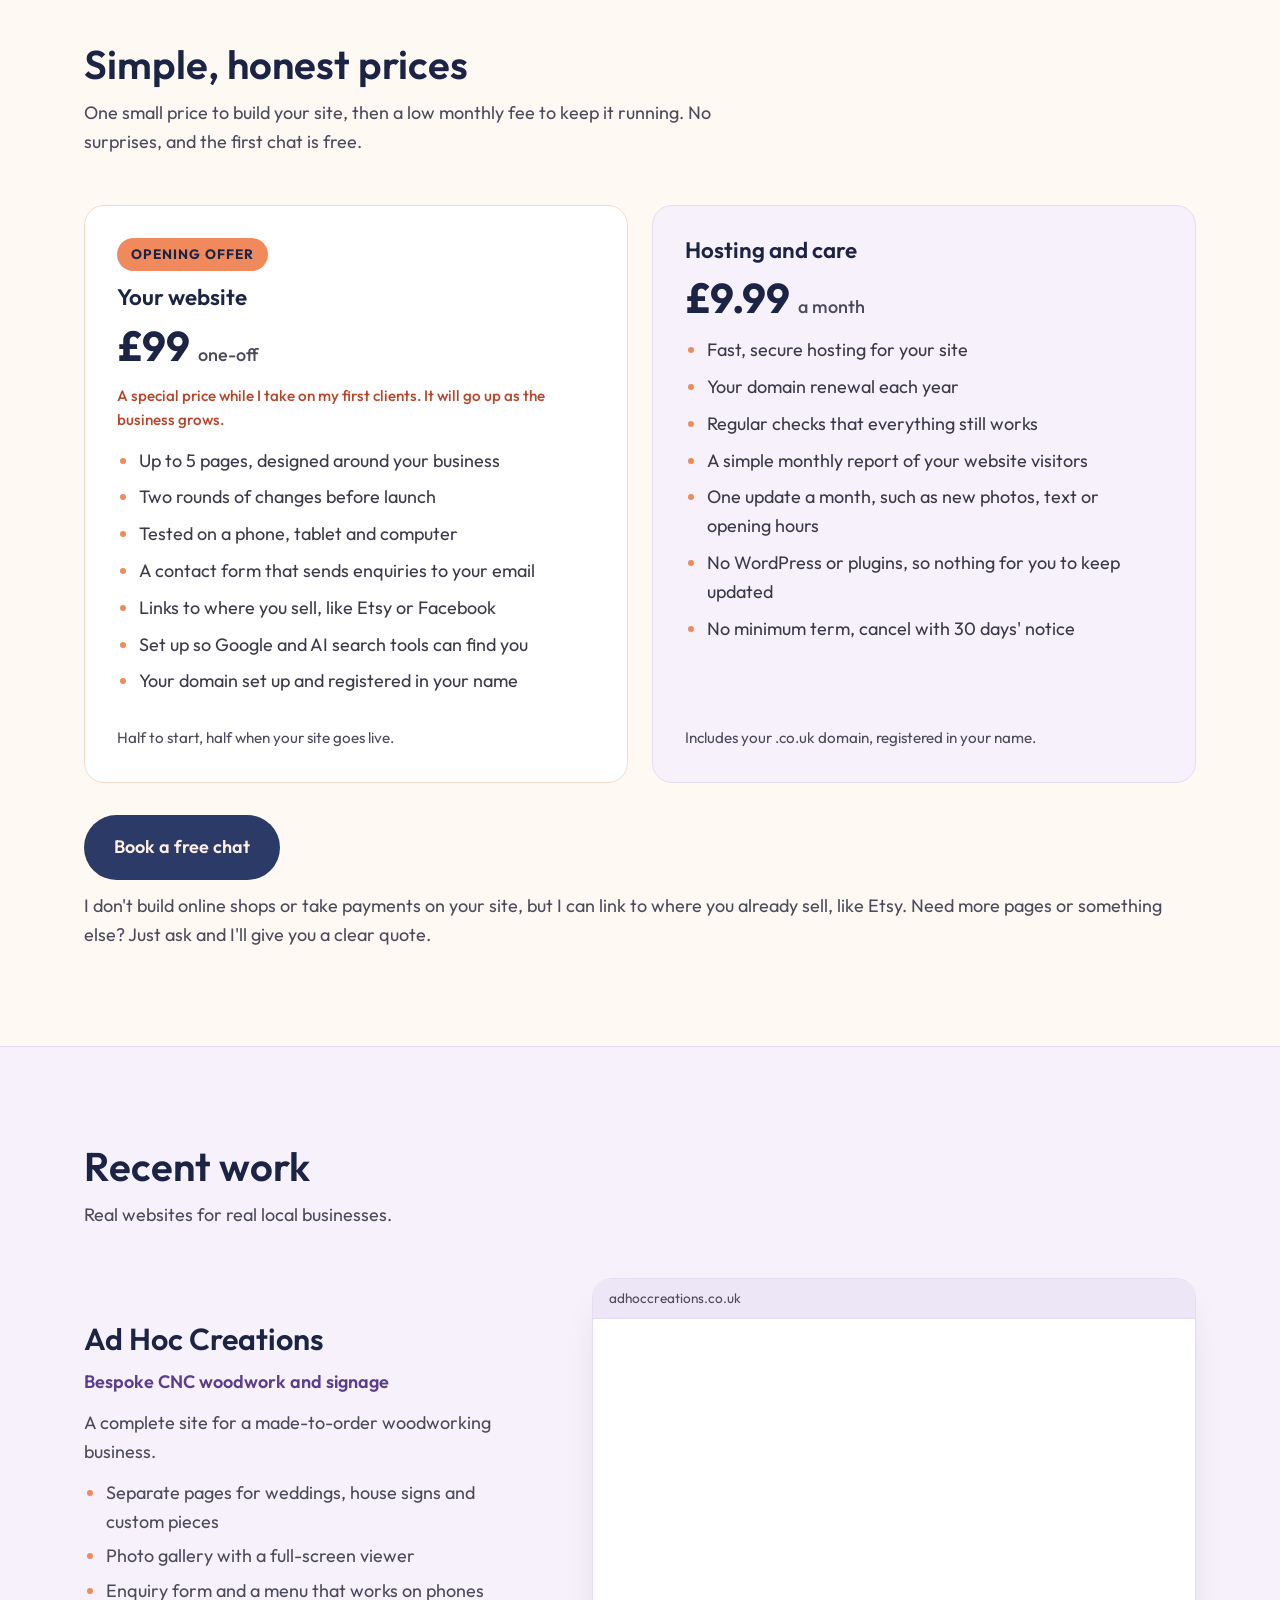
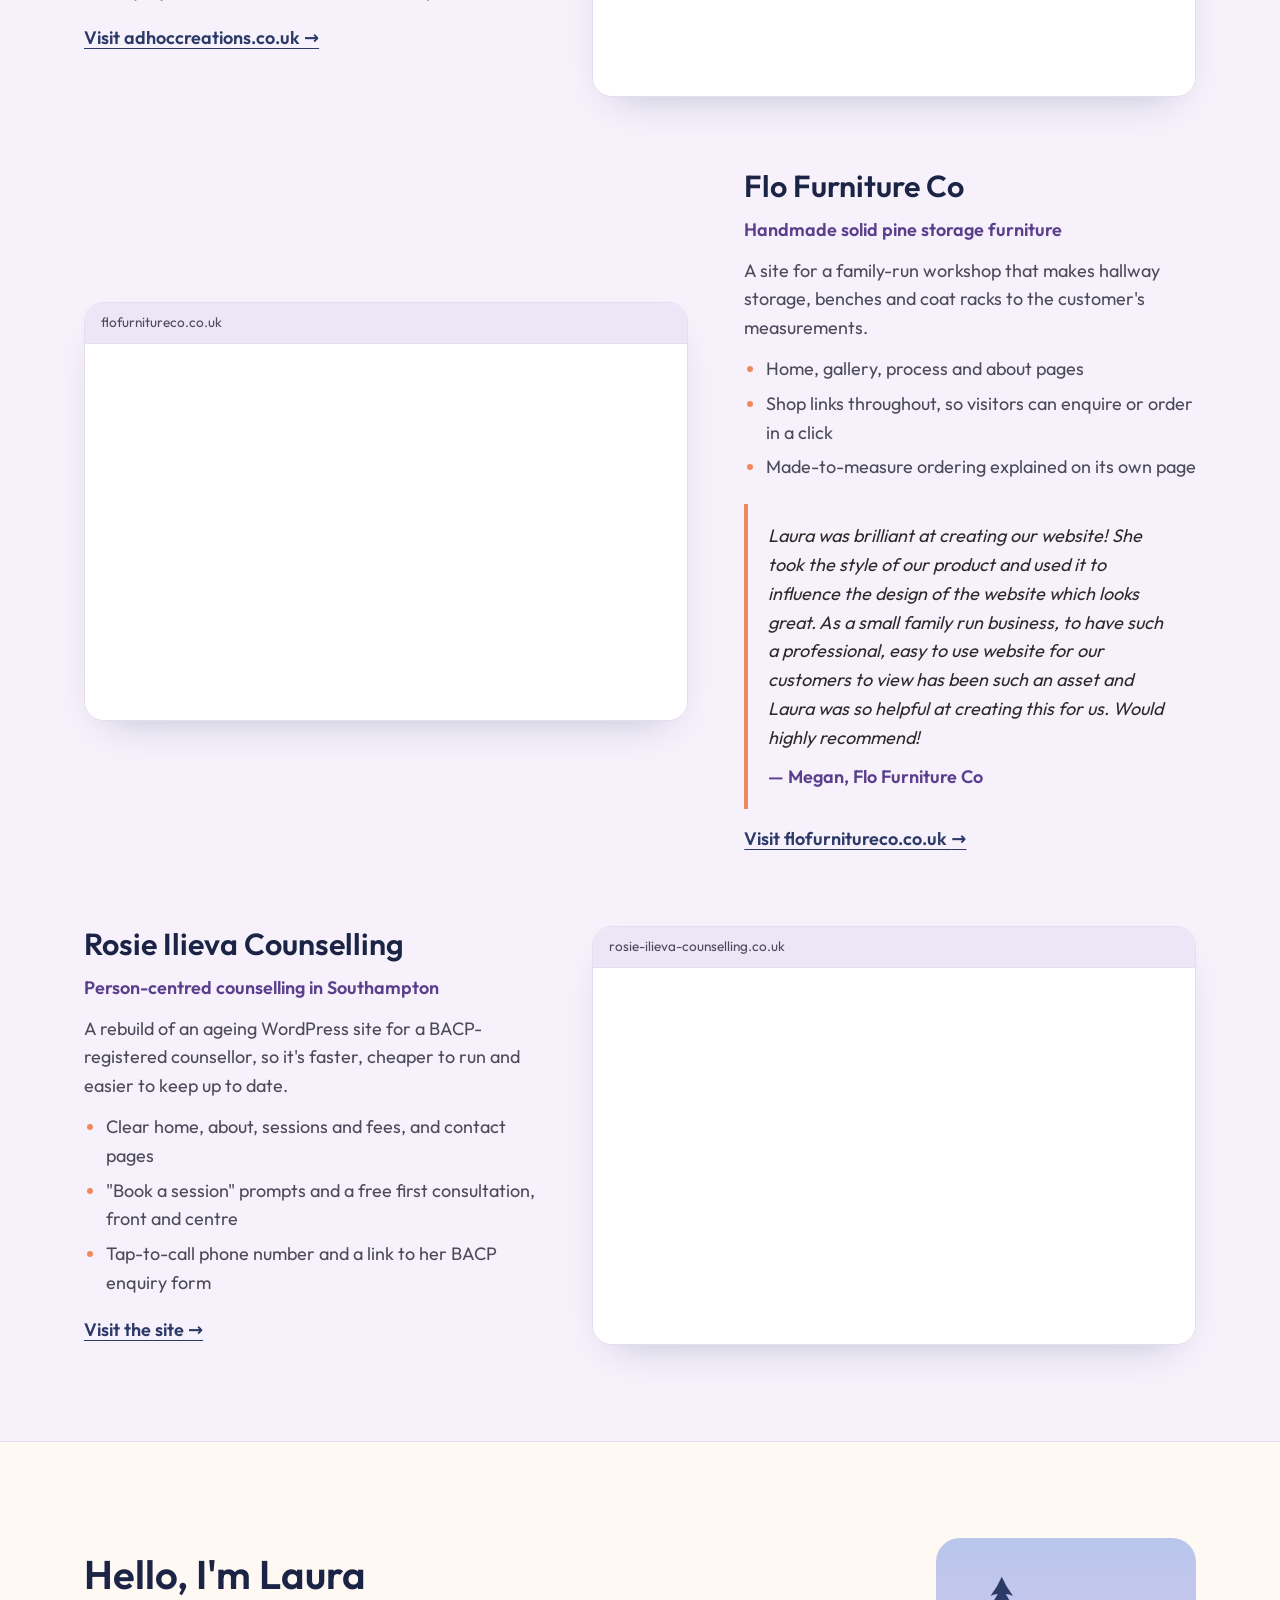
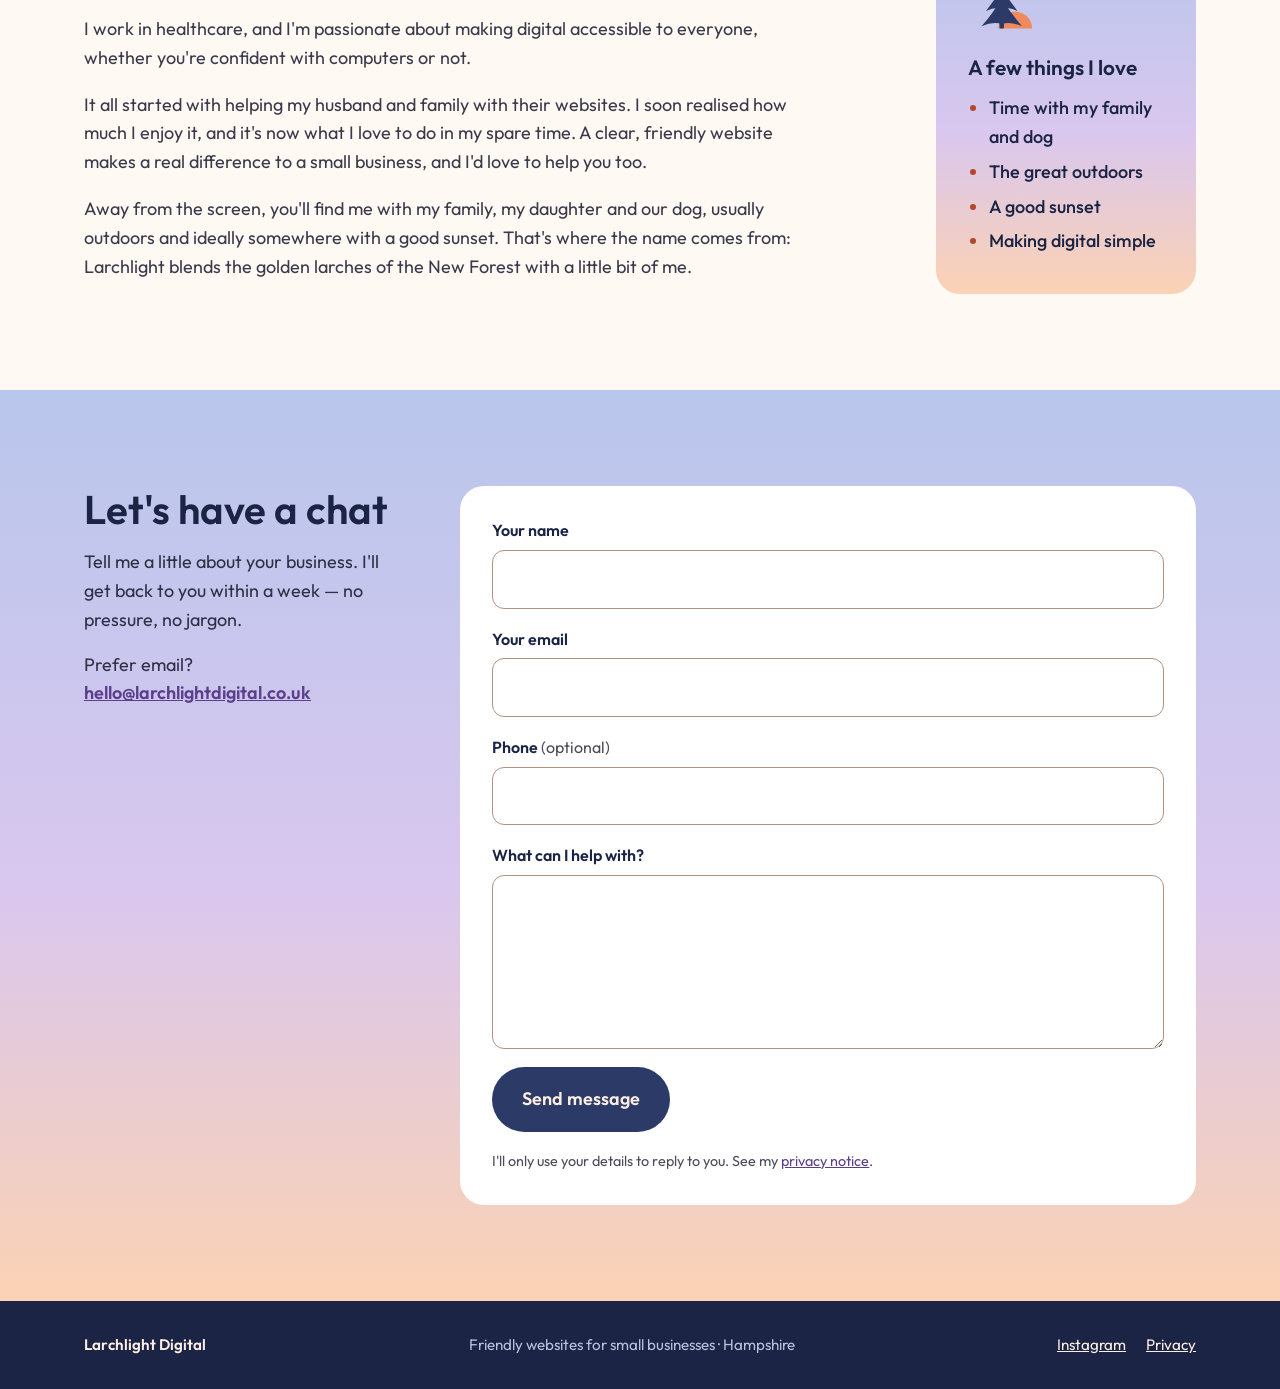
==== commit 7c5fa13f: "Add Megan's review to the Flo Furniture Co project Co-Authored-By: Claude Sonnet 5.5 <noreply@anthro" ====
--- a/index.html
+++ b/index.html
@@ -135,7 +135,7 @@
           <li class="card">
             <span class="step-num" aria-hidden="true">2</span>
             <h3>I design and build it</h3>
-            <p>I design and build your pages, then check and test every one myself on a phone, tablet and computer. You see it take shape and tell me what you think.</p>
+            <p>I use Claude, an AI assistant, to speed up the design and HTML coding, then check and test every page myself on a phone, tablet and computer. You see it take shape and tell me what you think.</p>
           </li>
           <li class="card">
             <span class="step-num" aria-hidden="true">3</span>
@@ -143,6 +143,10 @@
             <p>I get it online and stay on hand for changes, so it keeps working for you.</p>
           </li>
         </ol>
+        <div class="ai-note">
+          <h3>Built with AI, checked by a person</h3>
+          <p>Using Claude for the design and coding means your site is ready sooner and costs you less. Every page is still reviewed and tested by me before it goes live, and you always deal with me, not a robot. Questions about how I use AI or your information? Just ask: <a href="mailto:hello@larchlightdigital.co.uk">hello@larchlightdigital.co.uk</a>.</p>
+        </div>
       </div>
     </section>
 
@@ -230,6 +234,12 @@
                 <li>Shop links throughout, so visitors can enquire or order in a click</li>
                 <li>Made-to-measure ordering explained on its own page</li>
               </ul>
+              <figure class="review">
+                <blockquote>
+                  <p>Laura was brilliant at creating our website! She took the style of our product and used it to influence the design of the website which looks great. As a small family run business, to have such a professional, easy to use website for our customers to view has been such an asset and Laura was so helpful at creating this for us. Would highly recommend!</p>
+                </blockquote>
+                <figcaption>Megan, Flo Furniture Co</figcaption>
+              </figure>
               <a class="project-link" href="https://flofurnitureco.co.uk" rel="noopener">Visit flofurnitureco.co.uk <span aria-hidden="true">→</span></a>
             </div>
             <div class="preview">
@@ -337,7 +347,6 @@
         <a class="footer-link" href="https://www.instagram.com/larchlightdigital/" rel="noopener">Instagram</a>
         <a class="footer-link" href="/privacy">Privacy</a>
       </span>
-      <p class="footer-note">A note on how I work: I use an AI assistant (Claude) to speed up the coding of your pages. Everything else is done by me, by hand: the design decisions, testing, deployment, any tweaks, and looking after your site once it's live. Questions? Email <a class="footer-link" href="mailto:hello@larchlightdigital.co.uk">hello@larchlightdigital.co.uk</a> or see my <a class="footer-link" href="/privacy">privacy notice</a>.</p>
     </div>
   </footer>
 
--- a/styles.css
+++ b/styles.css
@@ -147,6 +147,11 @@
 .project ul { margin: 0; padding-left: 1.2em; color: var(--muted); }
 .project li { margin-bottom: 6px; }
 .project li::marker { color: var(--autumn); }
+.review { margin: 4px 0; padding: 18px 20px; background: var(--lilac-wash); border-left: 4px solid var(--autumn); border-radius: 0 var(--radius) var(--radius) 0; }
+.review blockquote { margin: 0; }
+.project-text .review blockquote p { color: var(--charcoal); font-style: italic; }
+.review figcaption { margin-top: 10px; font-weight: 600; color: var(--twilight-deep); }
+.review figcaption::before { content: "— "; }
 .project-link { font-weight: 600; color: var(--pine); text-underline-offset: 4px; }
 .project-link:hover { color: var(--pine-deep); }
 
@@ -224,11 +229,6 @@
 }
 .footer-name { font-weight: 600; color: var(--sand); }
 .footer-story { flex-basis: 100%; font-style: italic; }
-.footer-note {
-  flex-basis: 100%; margin: 0; padding-top: 16px;
-  border-top: 1px solid rgba(184, 192, 220, .25);
-  font-size: .85rem; max-width: 80ch;
-}
 
 @media (max-width: 600px) {
   .hero-inner { padding-top: 56px; padding-bottom: 64px; gap: 40px; }
@@ -280,3 +280,13 @@
   padding: 6px 14px; border-radius: 999px;
 }
 .offer-note { margin: 0; font-size: .95rem; color: var(--autumn-text); font-weight: 500; }
+
+/* AI note under How it works */
+.ai-note {
+  margin-top: 32px; padding: 28px 32px; border-radius: var(--radius);
+  background: var(--lilac-wash); border: 1px solid var(--lilac-line);
+  display: flex; flex-direction: column; gap: 10px;
+}
+.ai-note h3 { font-size: 1.3rem; }
+.ai-note p { color: var(--muted); max-width: 75ch; }
+.ai-note a { color: var(--twilight-deep); font-weight: 600; }
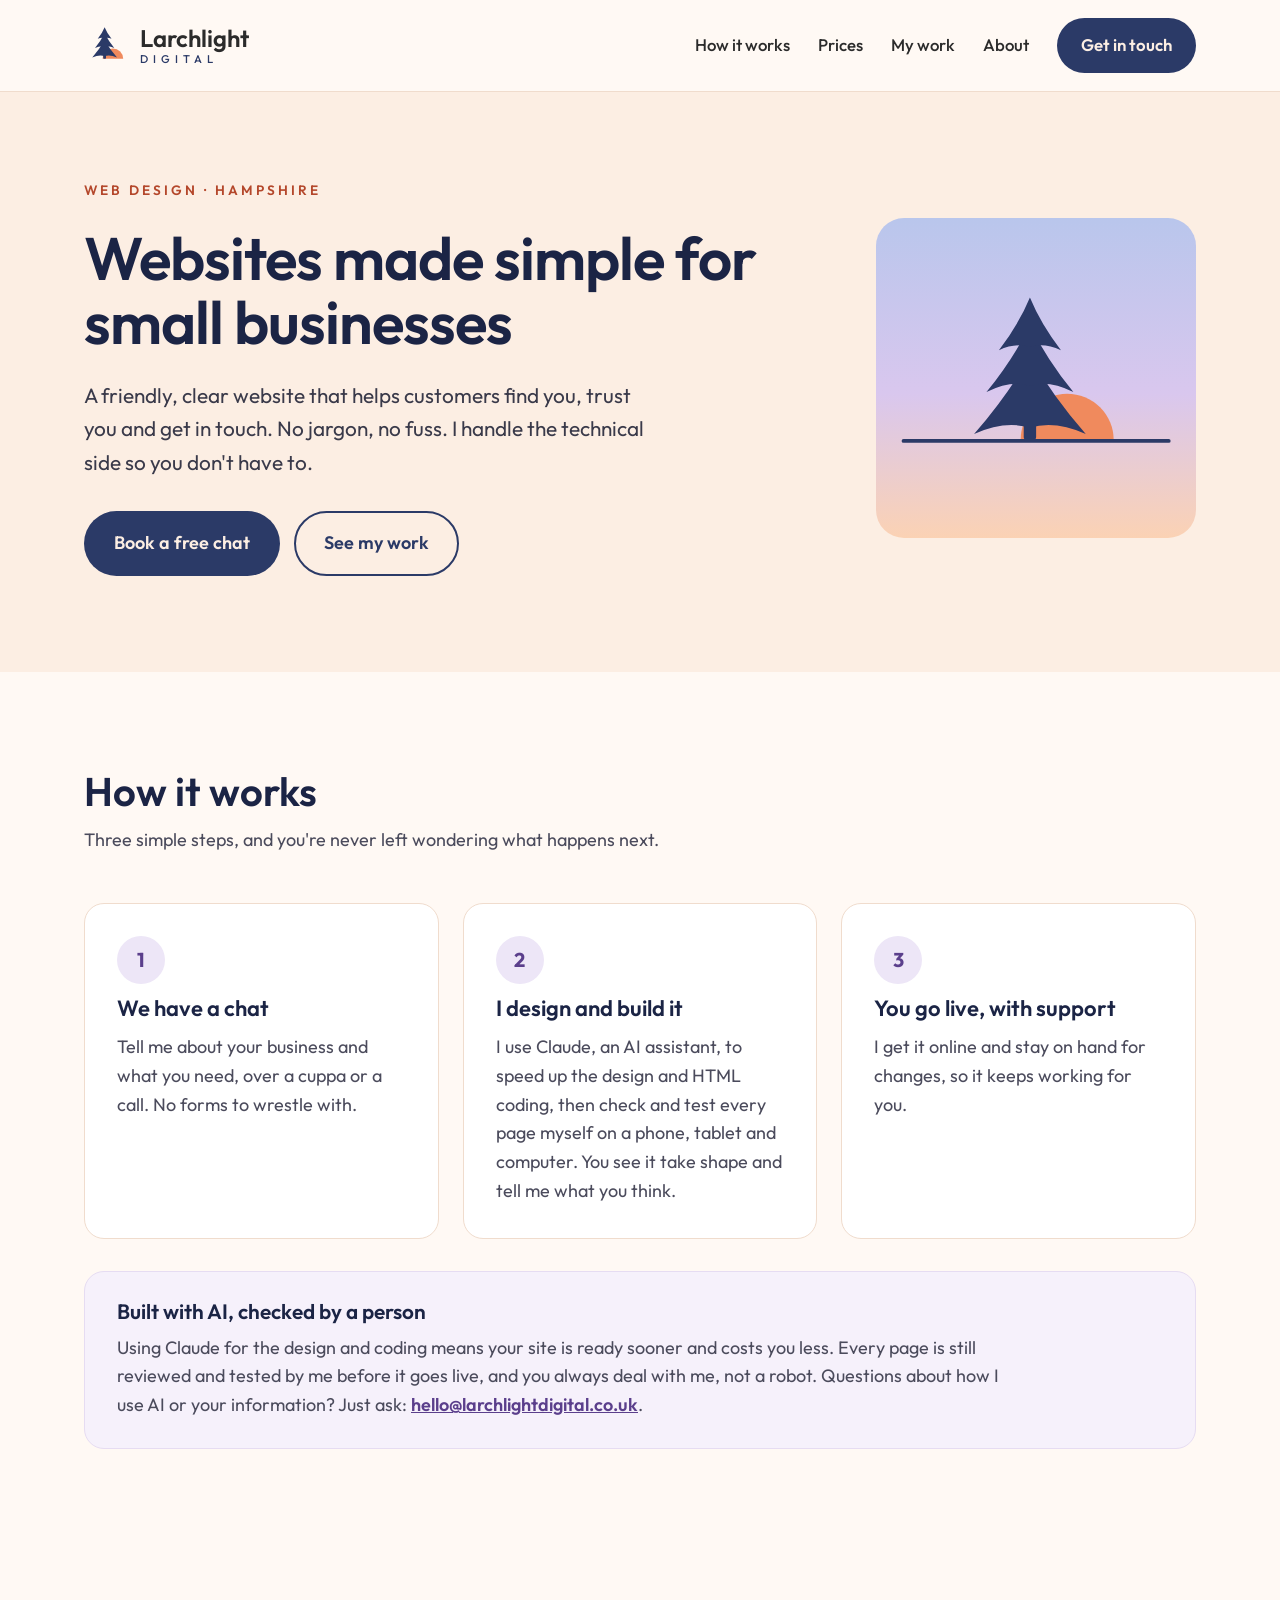
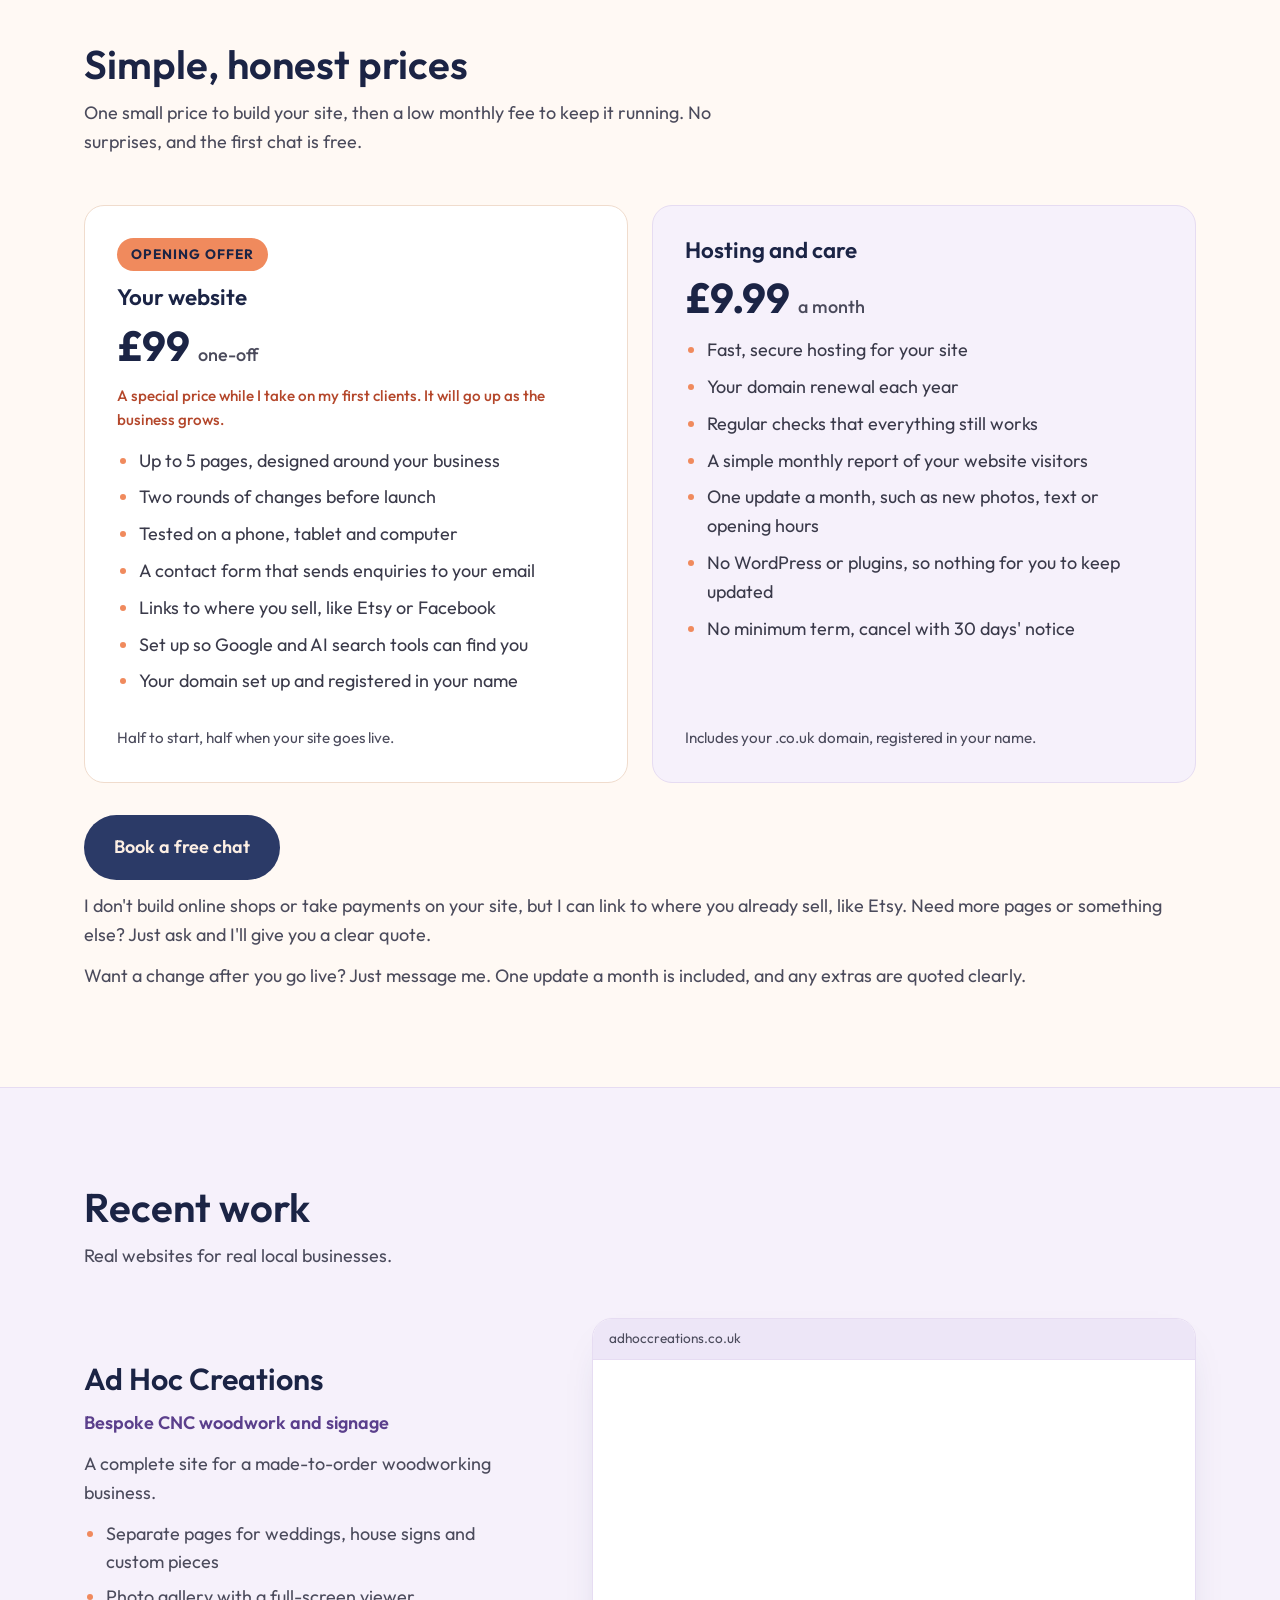
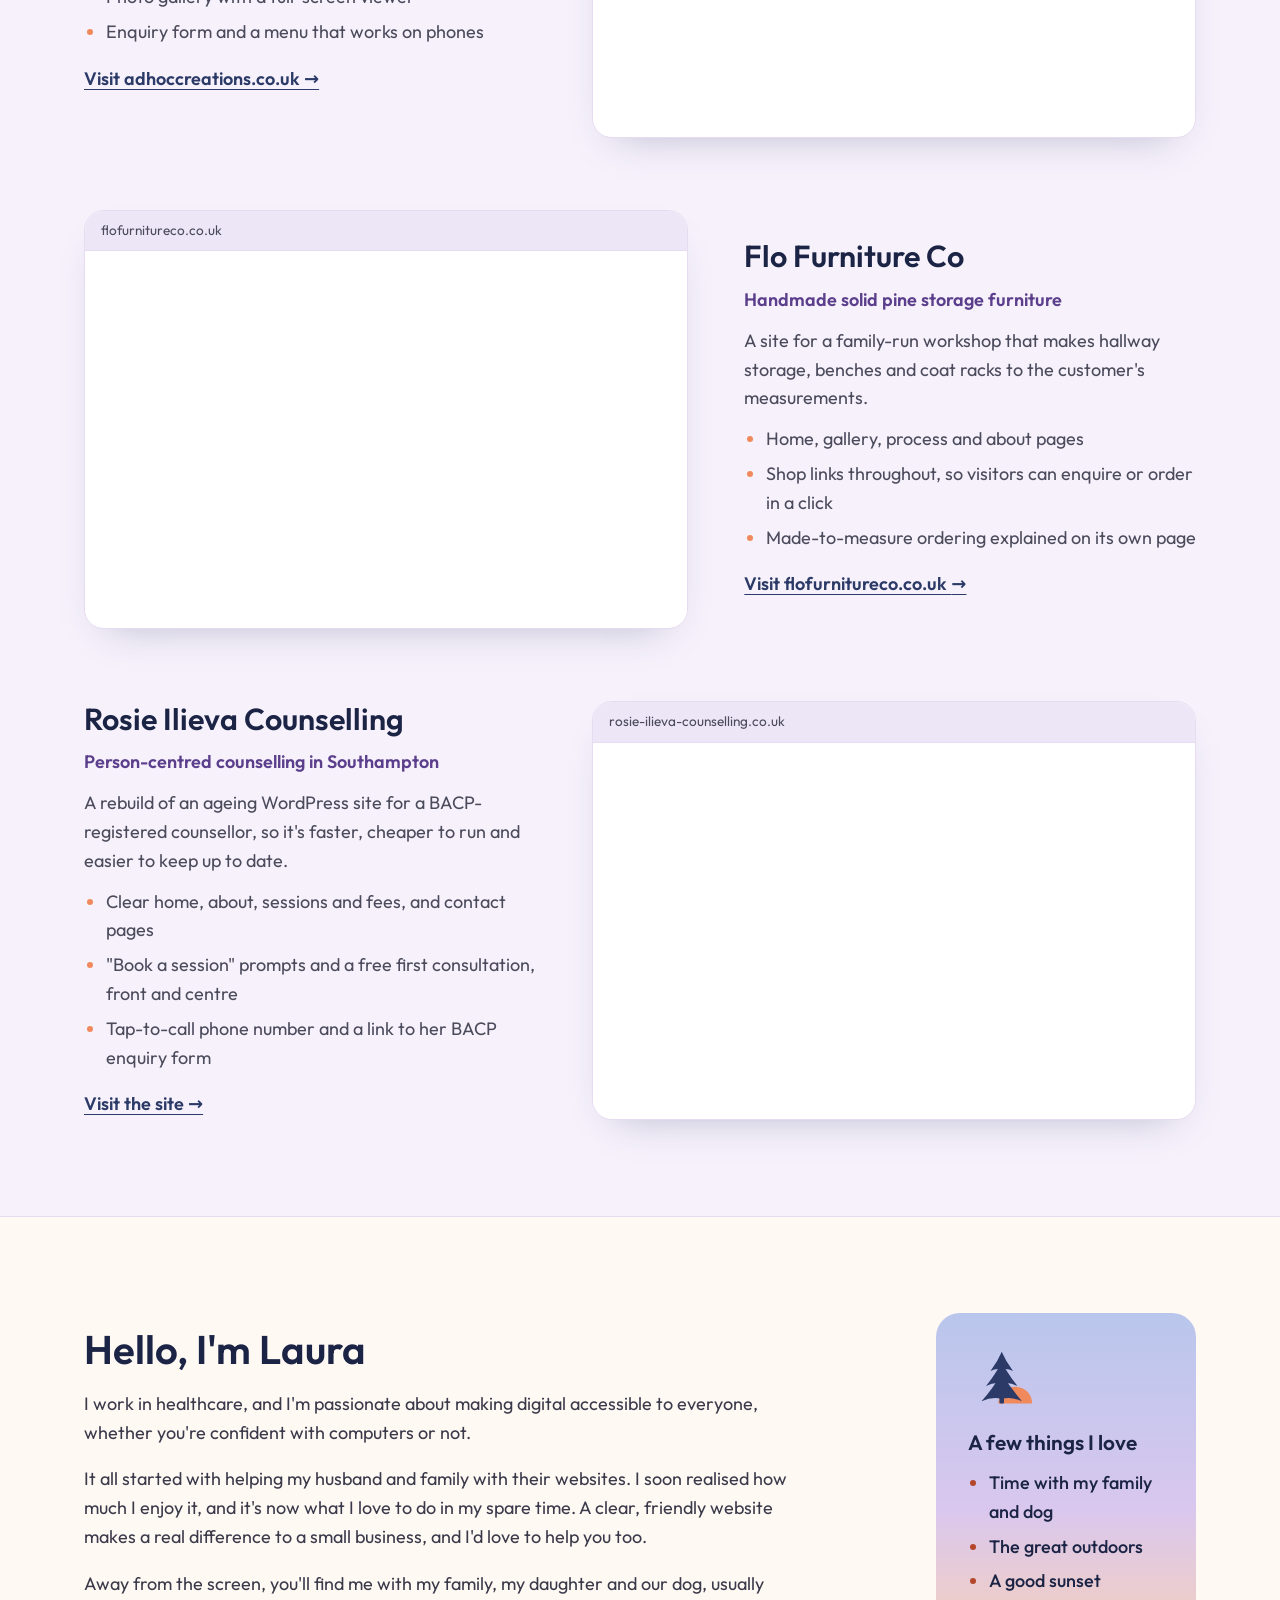
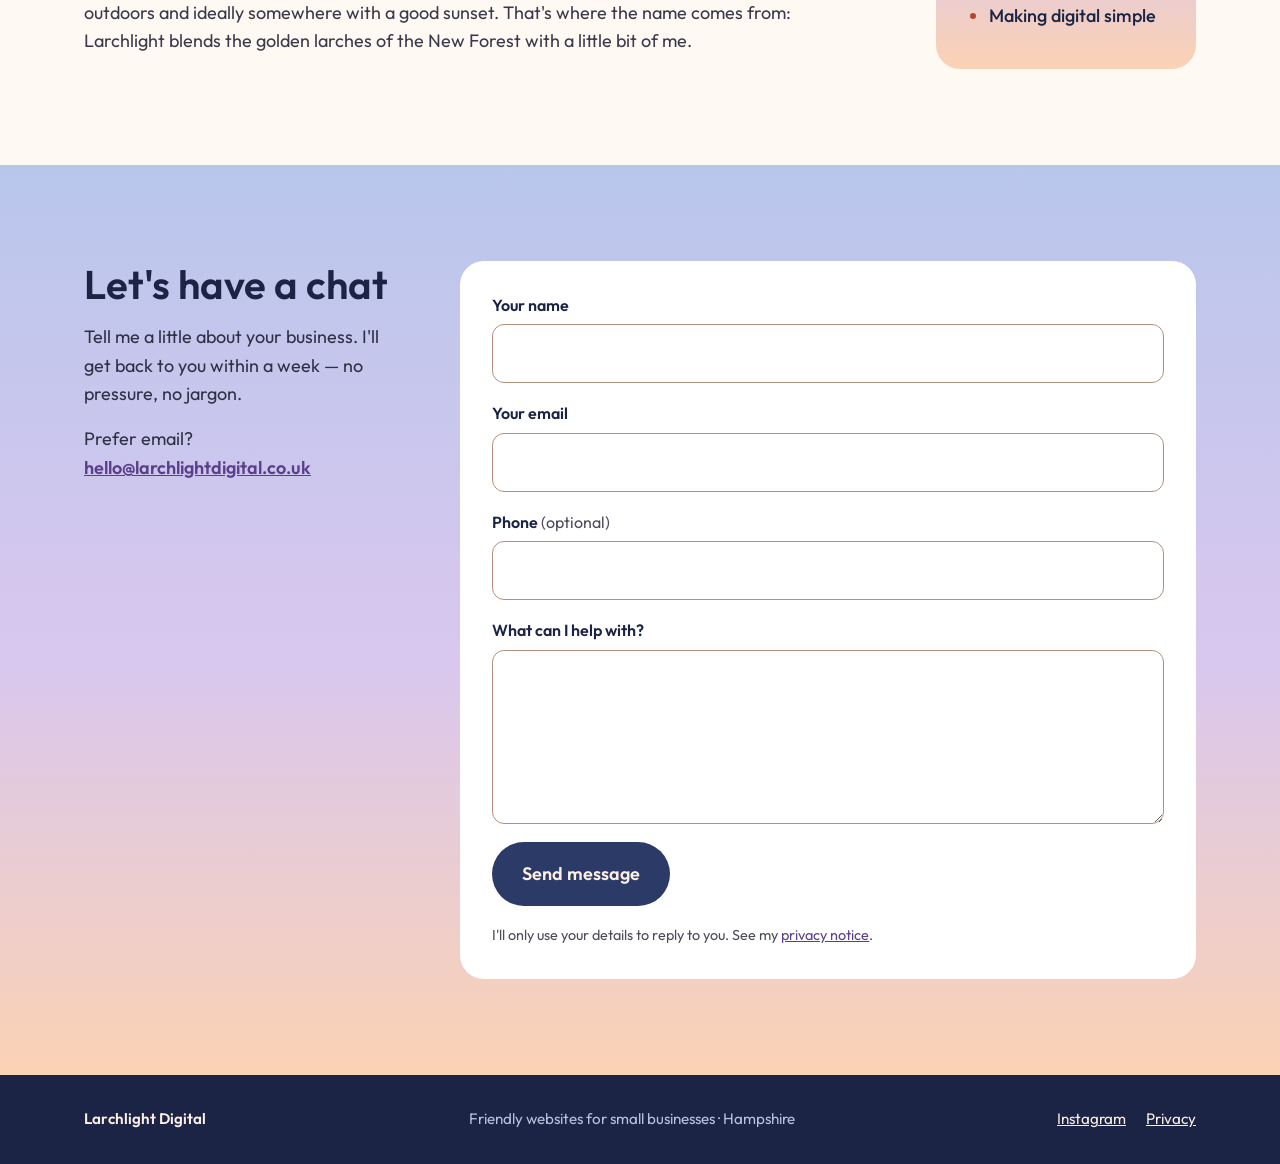
==== commit d98c1ba7: "Add note on updates and extras to the Prices section Co-Authored-By: Claude Sonnet 5.5 <noreply@anth" ====
--- a/index.html
+++ b/index.html
@@ -191,6 +191,7 @@
         <div class="price-cta">
           <a href="#contact" class="btn btn-primary">Book a free chat</a>
           <p>I don't build online shops or take payments on your site, but I can link to where you already sell, like Etsy. Need more pages or something else? Just ask and I'll give you a clear quote.</p>
+          <p>Want a change after you go live? Just message me. One update a month is included, and any extras are quoted clearly.</p>
         </div>
       </div>
     </section>
@@ -234,12 +235,6 @@
                 <li>Shop links throughout, so visitors can enquire or order in a click</li>
                 <li>Made-to-measure ordering explained on its own page</li>
               </ul>
-              <figure class="review">
-                <blockquote>
-                  <p>Laura was brilliant at creating our website! She took the style of our product and used it to influence the design of the website which looks great. As a small family run business, to have such a professional, easy to use website for our customers to view has been such an asset and Laura was so helpful at creating this for us. Would highly recommend!</p>
-                </blockquote>
-                <figcaption>Megan, Flo Furniture Co</figcaption>
-              </figure>
               <a class="project-link" href="https://flofurnitureco.co.uk" rel="noopener">Visit flofurnitureco.co.uk <span aria-hidden="true">→</span></a>
             </div>
             <div class="preview">
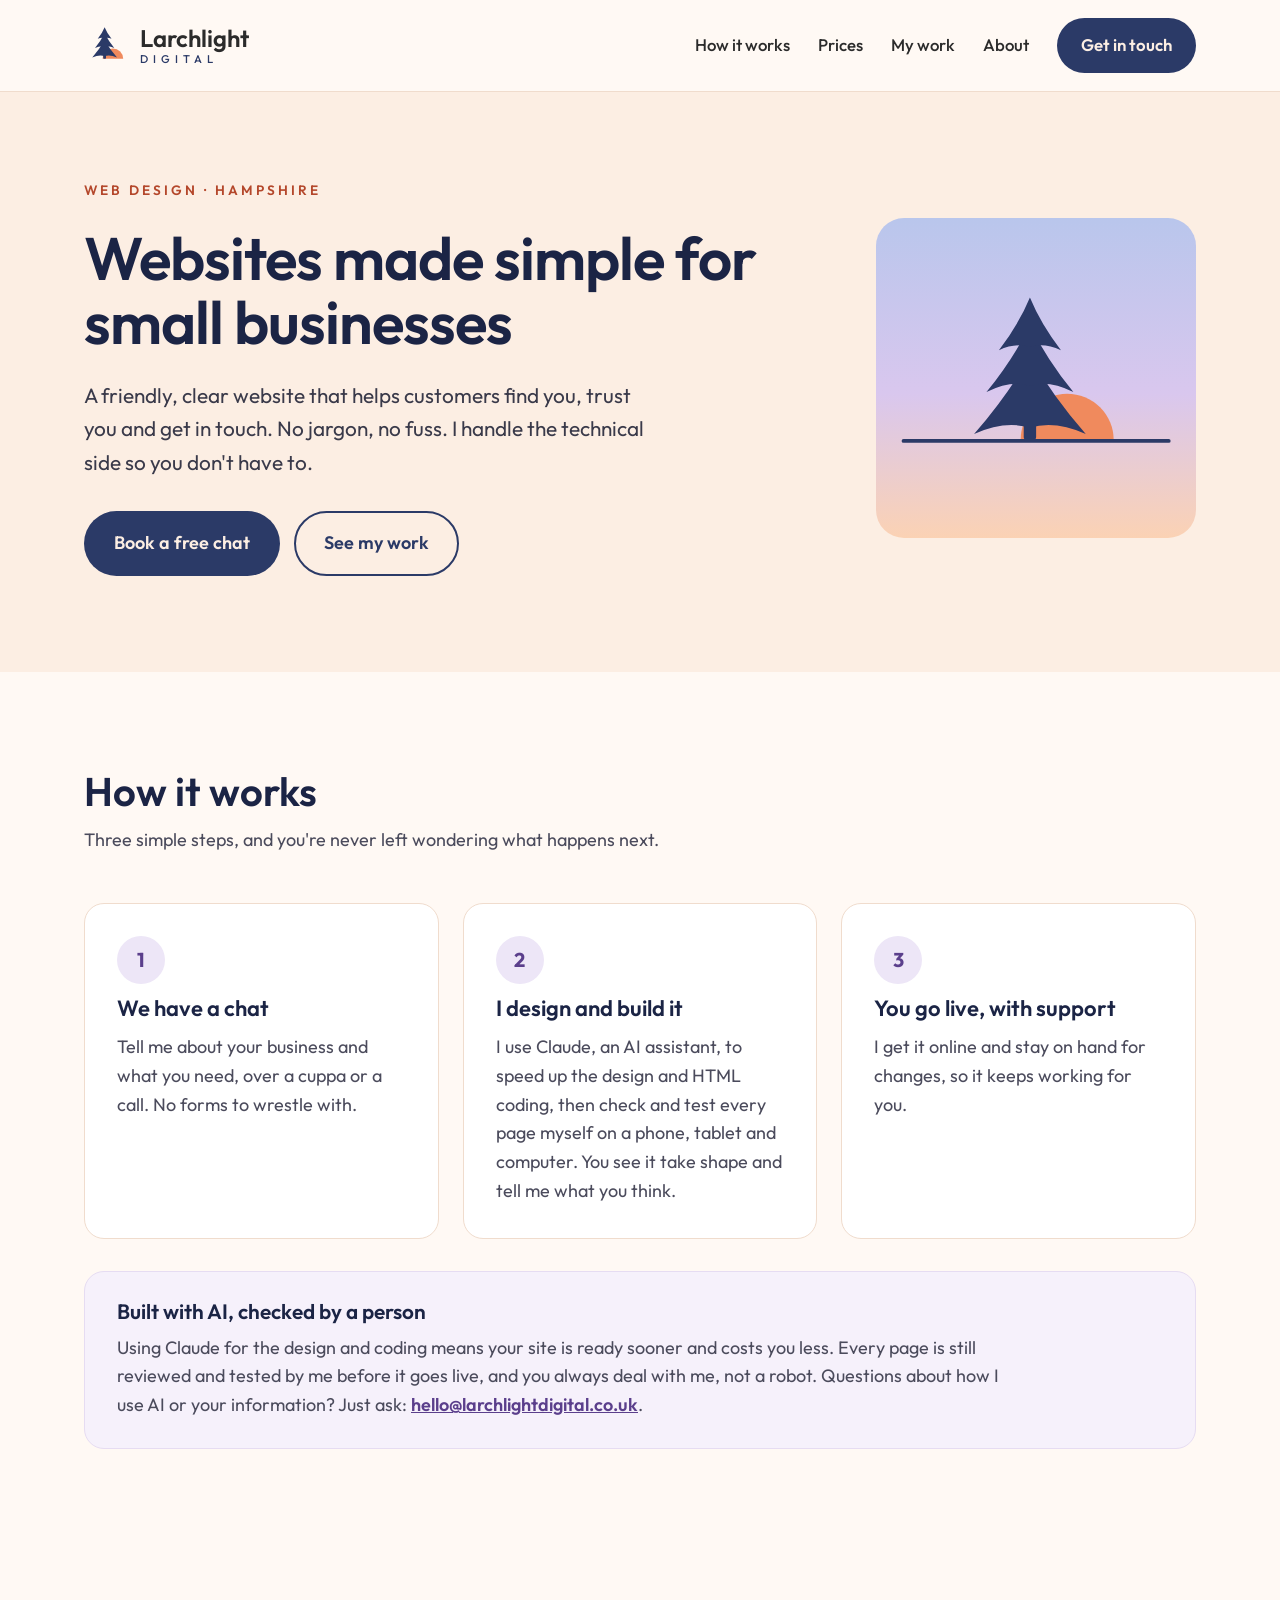
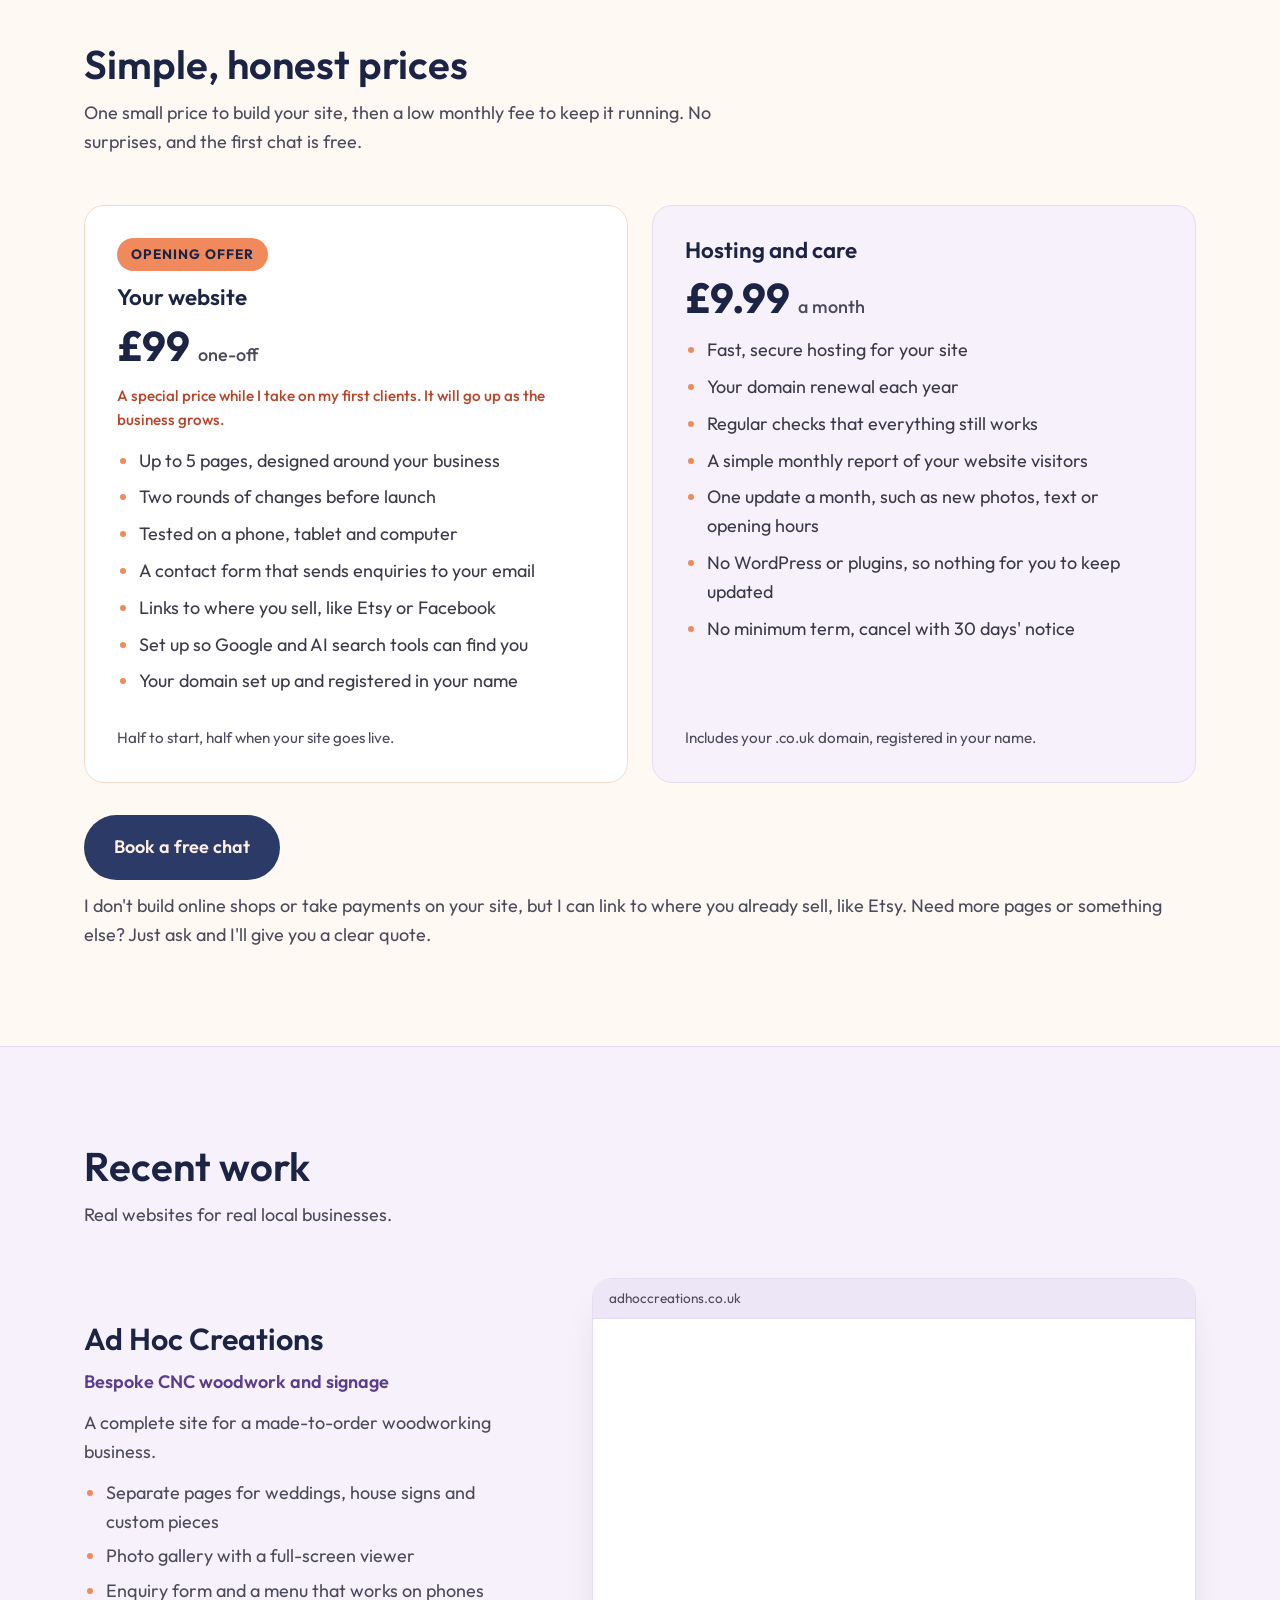
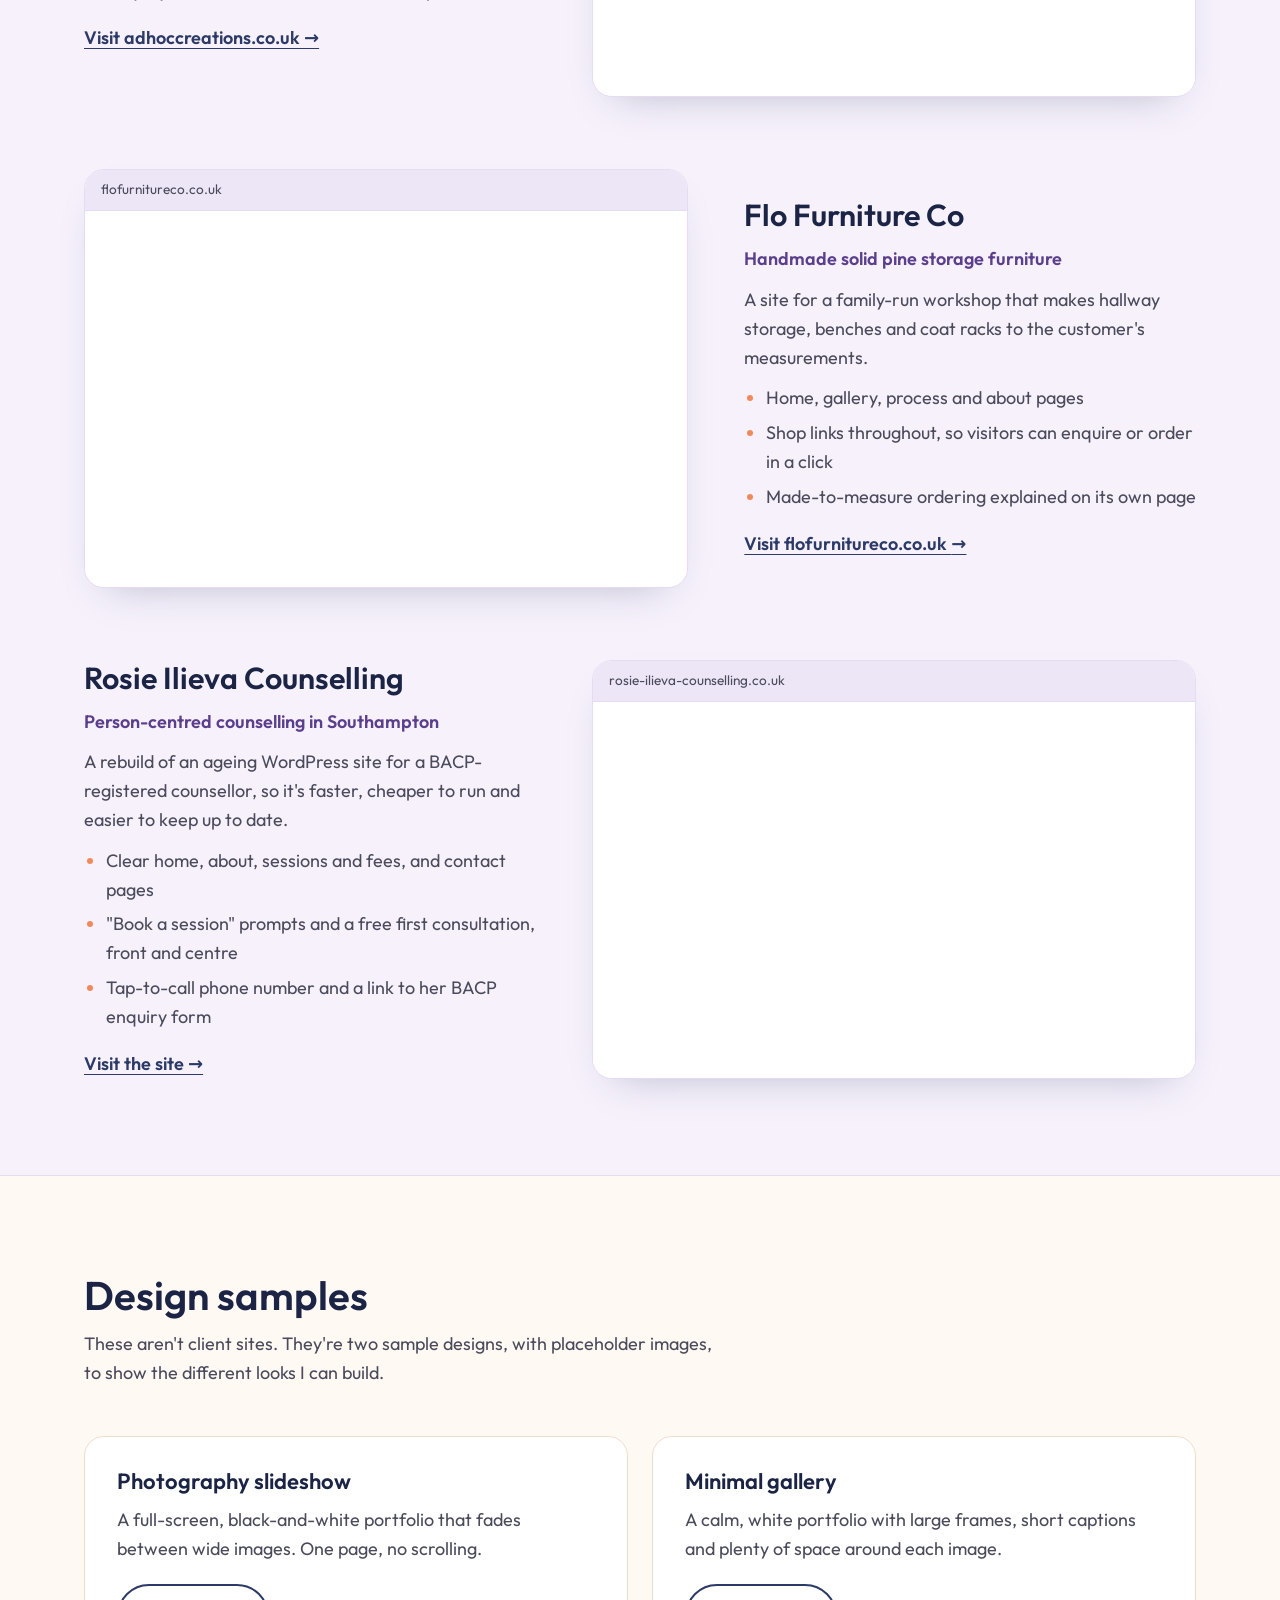
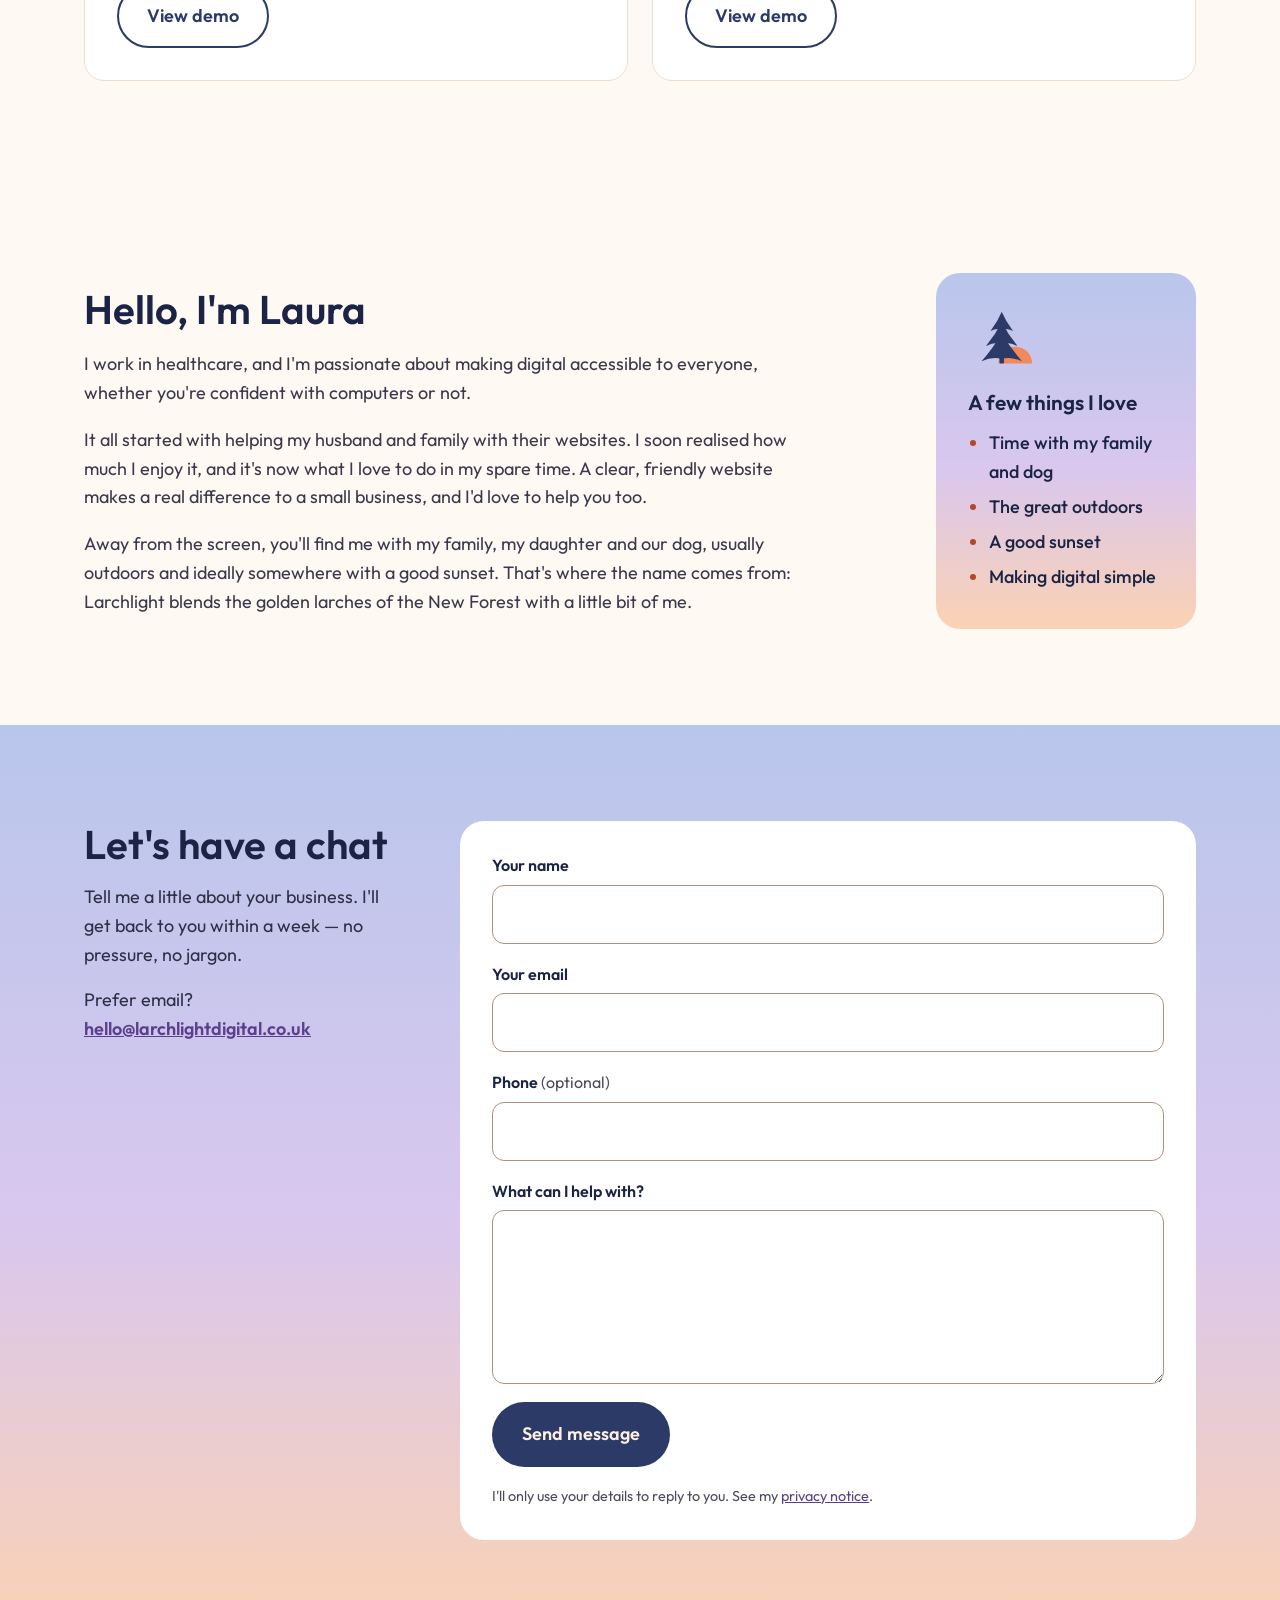
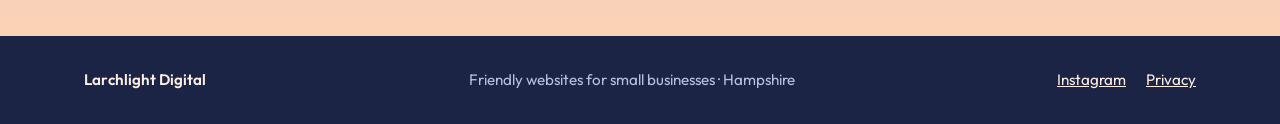
==== commit a1d768f3: "Add demo slideshow and gallery pages with self-hosted fonts Adds two sample design pages under /demo" ====
--- a/index.html
+++ b/index.html
@@ -191,7 +191,6 @@
         <div class="price-cta">
           <a href="#contact" class="btn btn-primary">Book a free chat</a>
           <p>I don't build online shops or take payments on your site, but I can link to where you already sell, like Etsy. Need more pages or something else? Just ask and I'll give you a clear quote.</p>
-          <p>Want a change after you go live? Just message me. One update a month is included, and any extras are quoted clearly.</p>
         </div>
       </div>
     </section>
@@ -267,6 +266,27 @@
             </div>
           </article>
 
+        </div>
+      </div>
+    </section>
+
+    <section id="samples" class="section">
+      <div class="container">
+        <div class="section-head">
+          <h2>Design samples</h2>
+          <p>These aren't client sites. They're two sample designs, with placeholder images, to show the different looks I can build.</p>
+        </div>
+        <div class="demo-grid">
+          <article class="card demo">
+            <h3>Photography slideshow</h3>
+            <p>A full-screen, black-and-white portfolio that fades between wide images. One page, no scrolling.</p>
+            <a class="btn btn-outline" href="/demo/slideshow">View demo</a>
+          </article>
+          <article class="card demo">
+            <h3>Minimal gallery</h3>
+            <p>A calm, white portfolio with large frames, short captions and plenty of space around each image.</p>
+            <a class="btn btn-outline" href="/demo/gallery">View demo</a>
+          </article>
         </div>
       </div>
     </section>
--- a/styles.css
+++ b/styles.css
@@ -129,6 +129,8 @@
 }
 .card h3 { font-size: 1.375rem; }
 .card p { color: var(--muted); }
+.demo-grid { display: grid; grid-template-columns: repeat(auto-fit, minmax(260px, 1fr)); gap: 24px; }
+.demo .btn { align-self: flex-start; margin-top: 8px; }
 .step-num {
   width: 48px; height: 48px; border-radius: 999px;
   background: var(--lavender); color: var(--twilight-deep);
@@ -147,11 +149,6 @@
 .project ul { margin: 0; padding-left: 1.2em; color: var(--muted); }
 .project li { margin-bottom: 6px; }
 .project li::marker { color: var(--autumn); }
-.review { margin: 4px 0; padding: 18px 20px; background: var(--lilac-wash); border-left: 4px solid var(--autumn); border-radius: 0 var(--radius) var(--radius) 0; }
-.review blockquote { margin: 0; }
-.project-text .review blockquote p { color: var(--charcoal); font-style: italic; }
-.review figcaption { margin-top: 10px; font-weight: 600; color: var(--twilight-deep); }
-.review figcaption::before { content: "— "; }
 .project-link { font-weight: 600; color: var(--pine); text-underline-offset: 4px; }
 .project-link:hover { color: var(--pine-deep); }
 
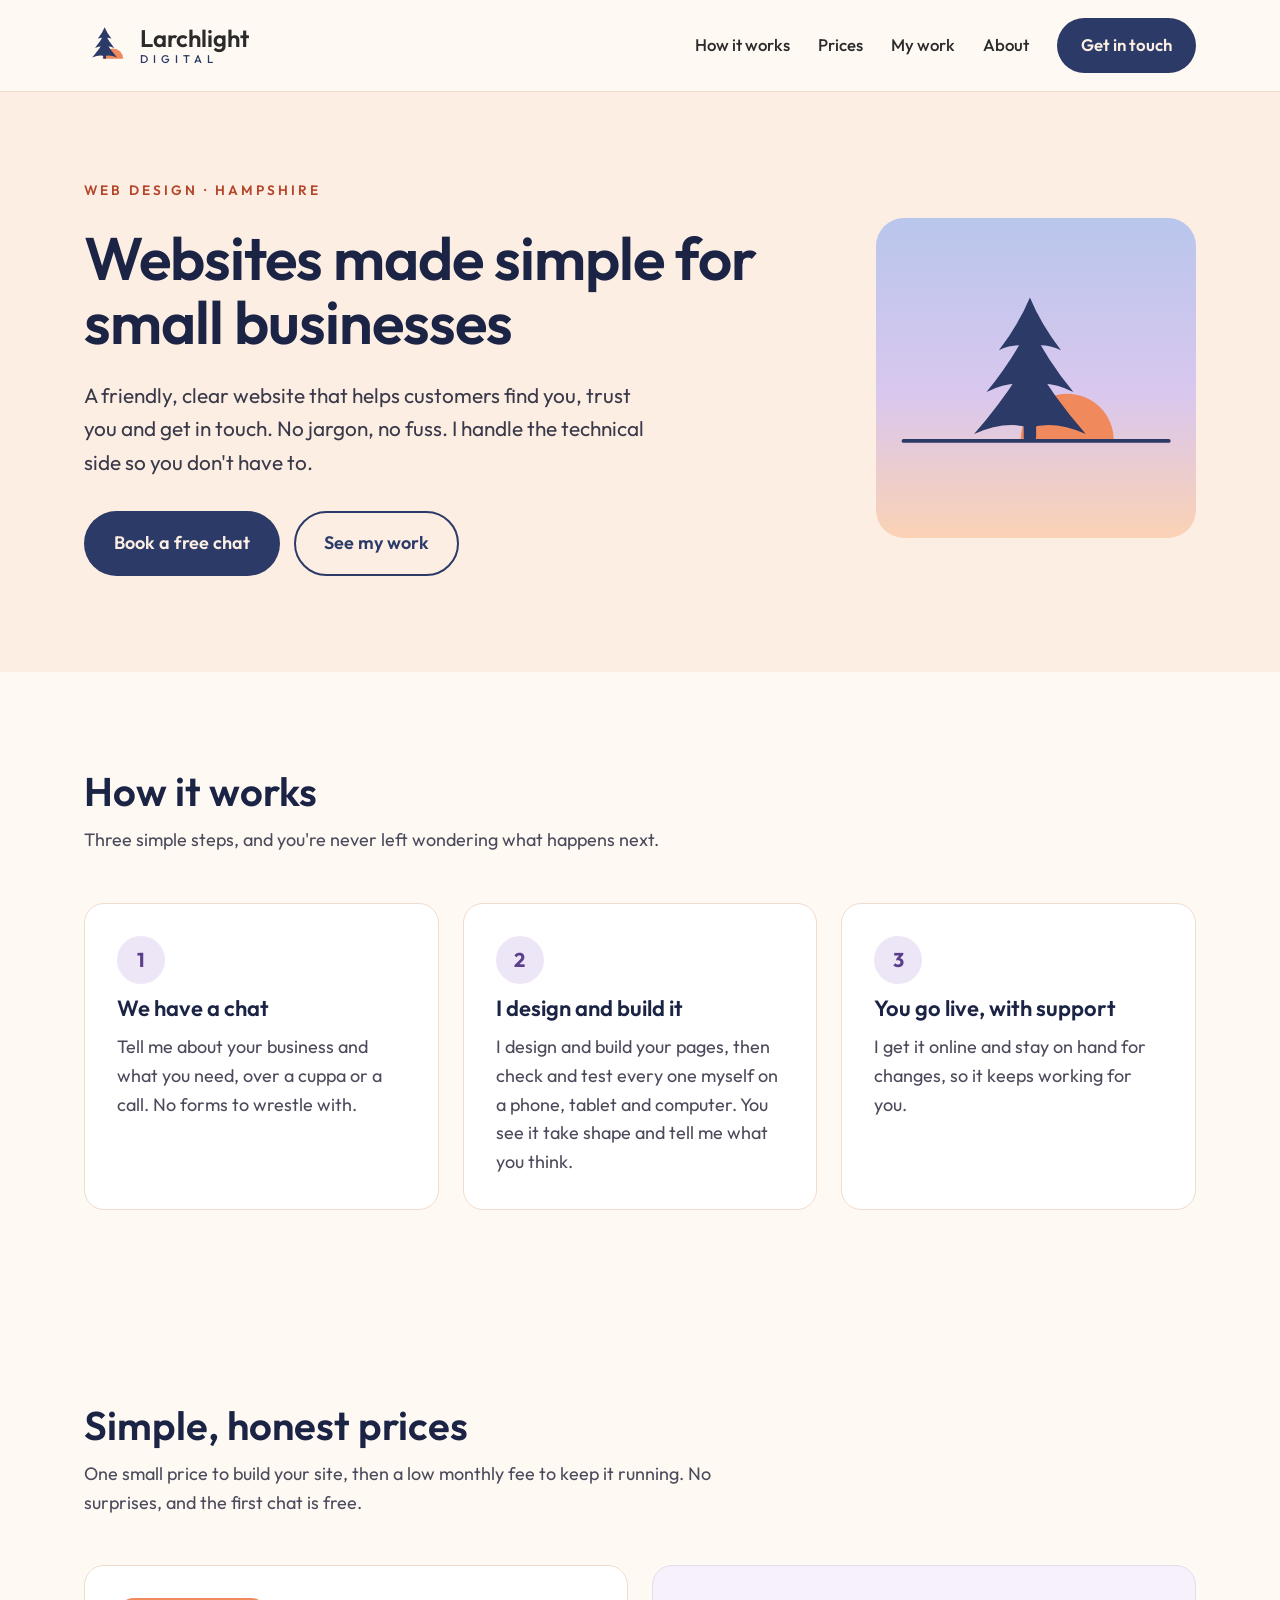
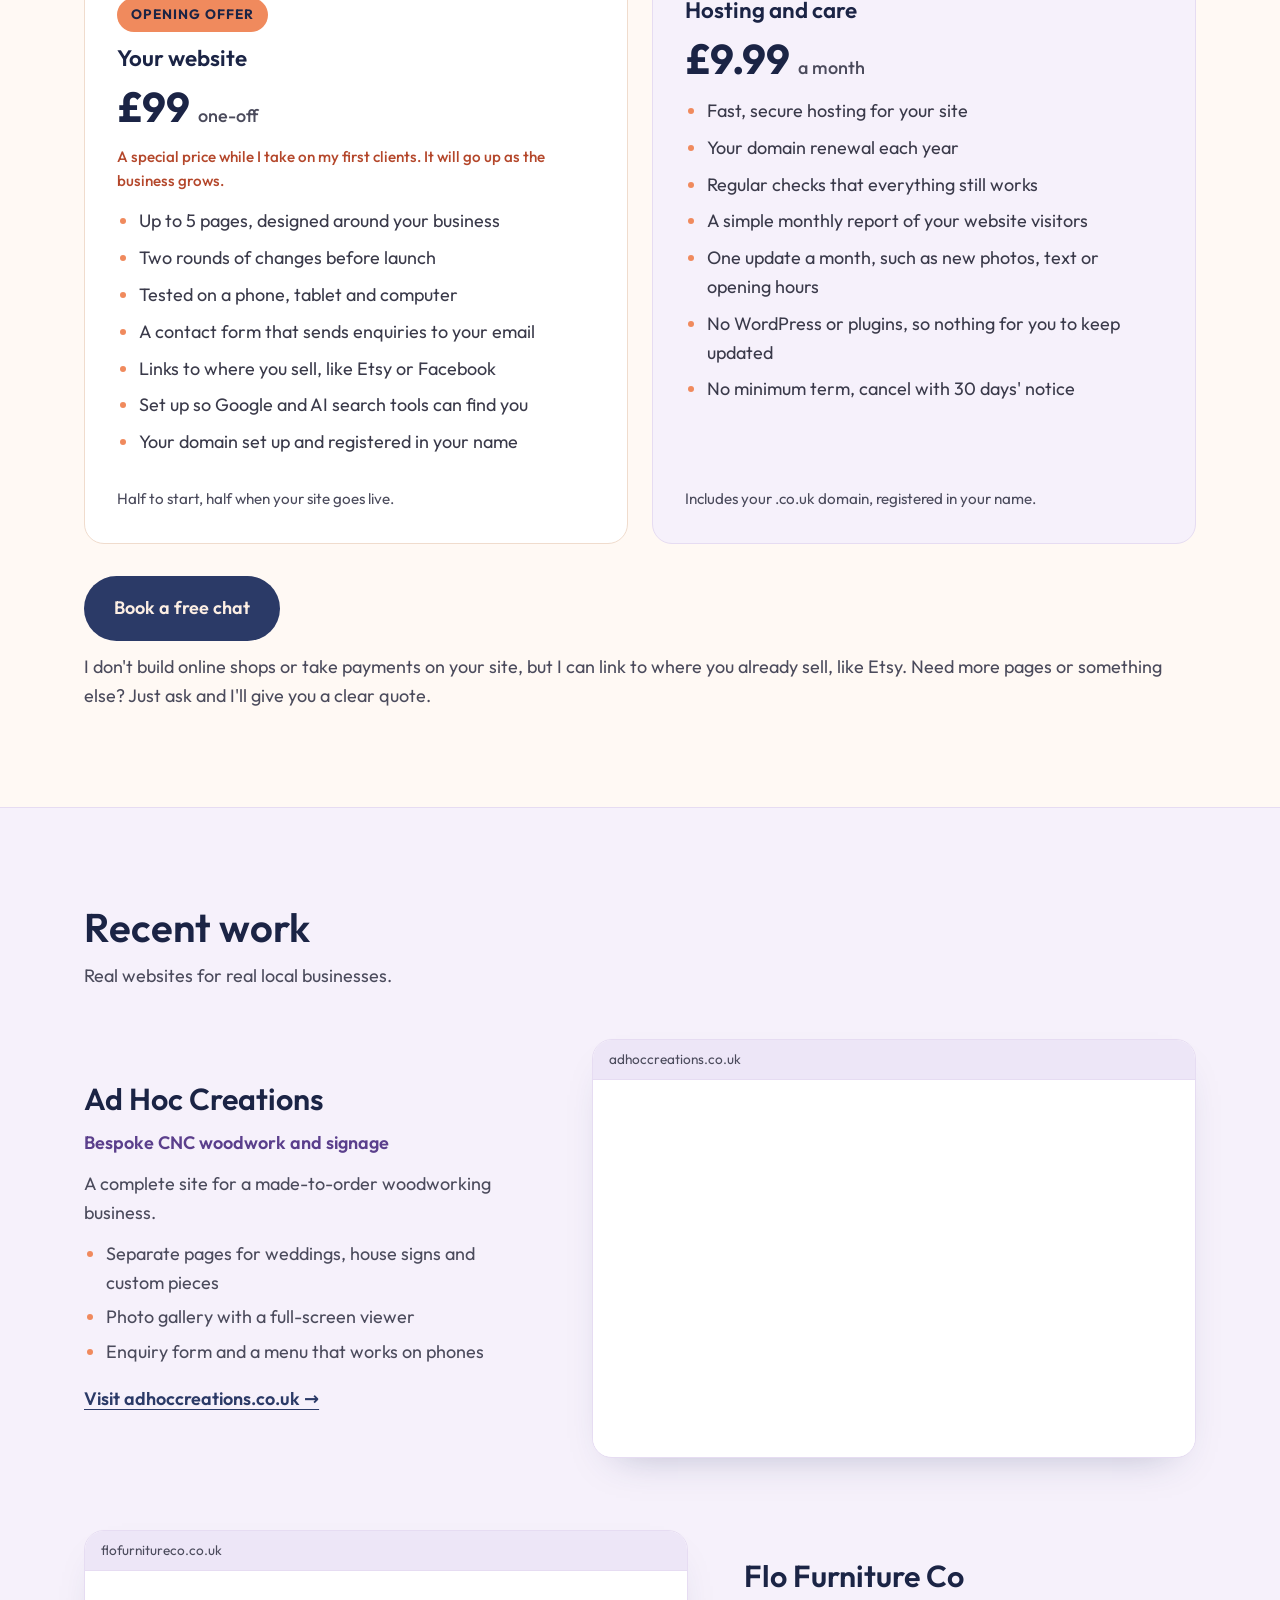
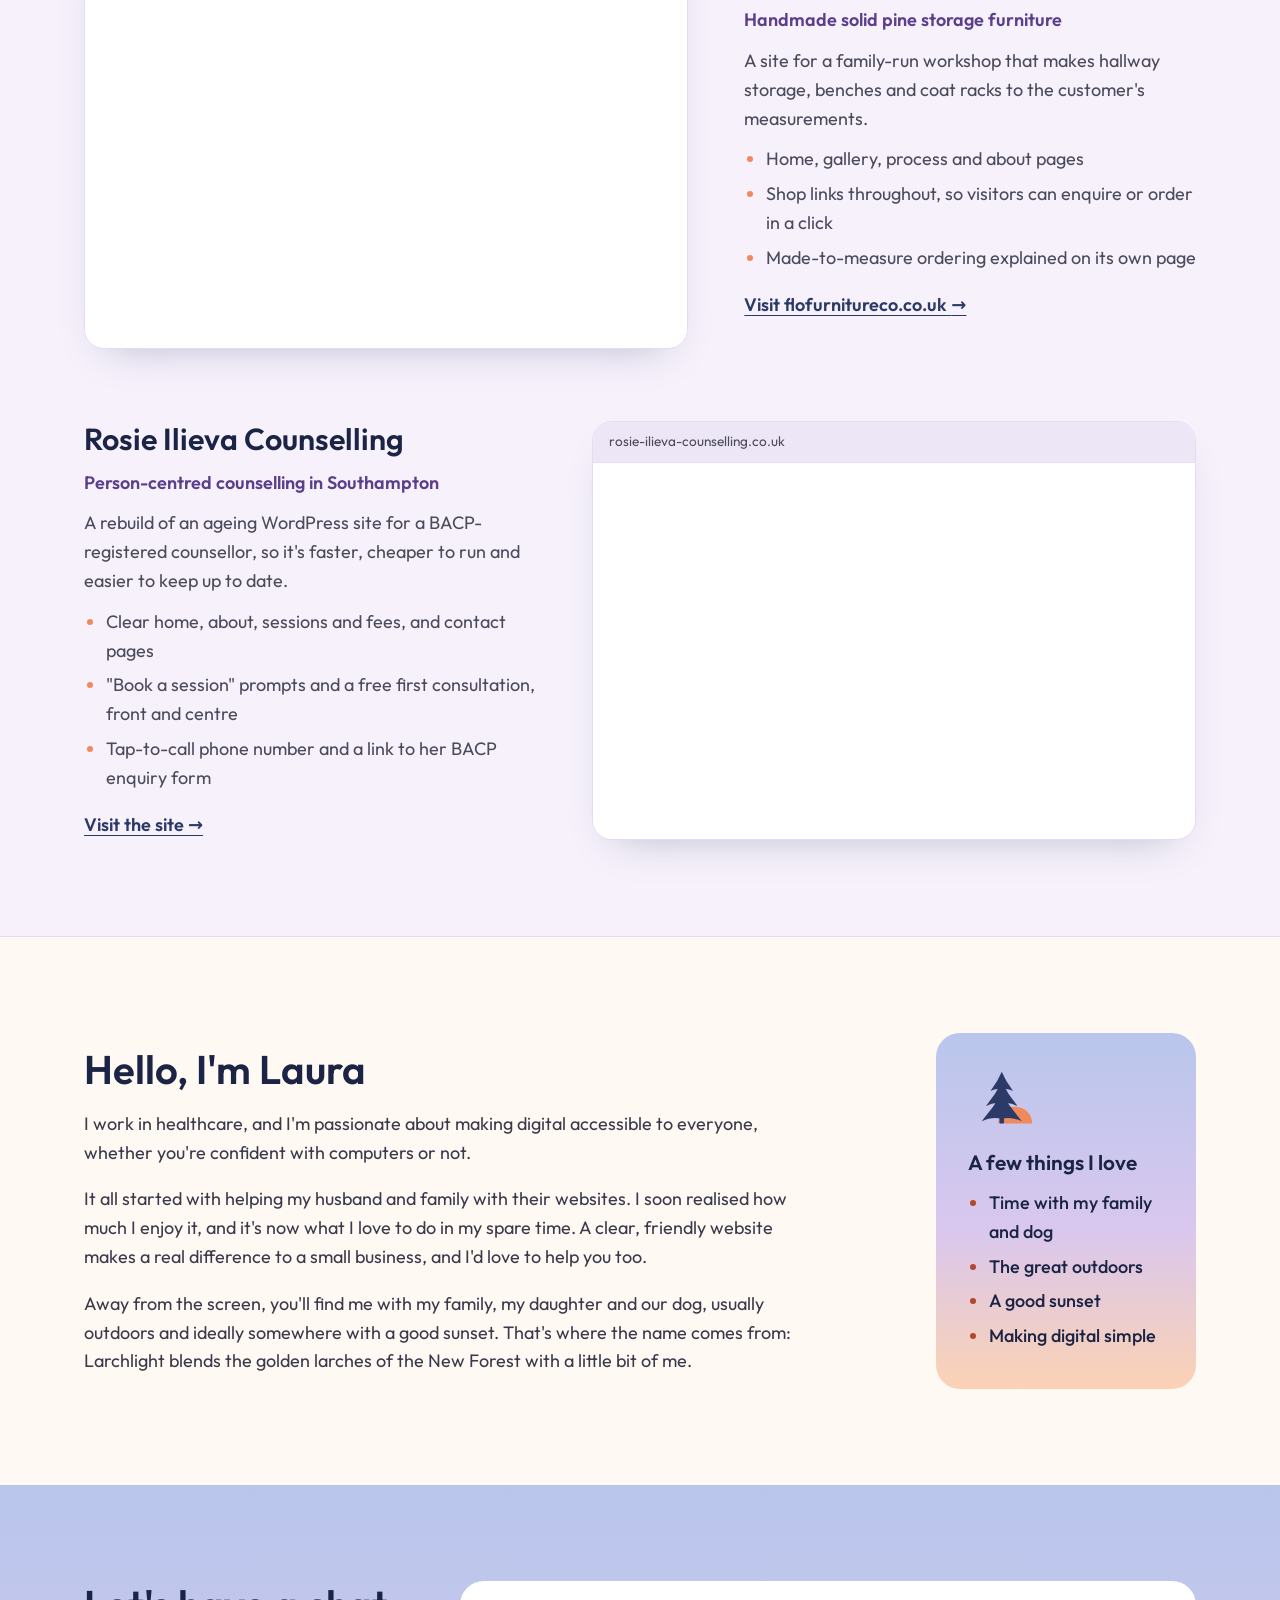
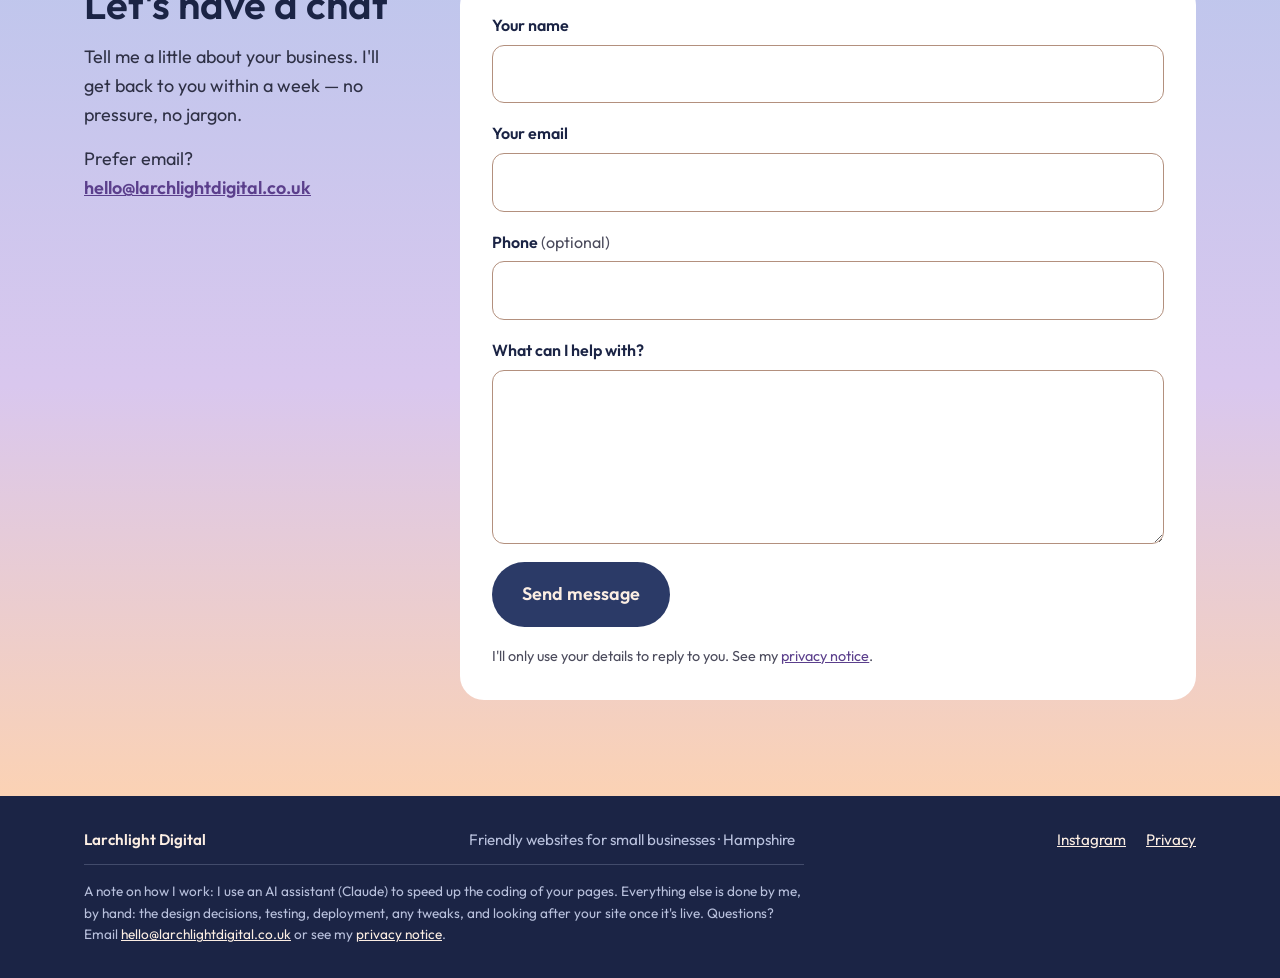
==== commit 1ca7bb7a: "Merge pull request #1 from zheleva-la/footer-ai-note Move AI disclosure to a small footer note" ====
--- a/index.html
+++ b/index.html
@@ -135,7 +135,7 @@
           <li class="card">
             <span class="step-num" aria-hidden="true">2</span>
             <h3>I design and build it</h3>
-            <p>I use Claude, an AI assistant, to speed up the design and HTML coding, then check and test every page myself on a phone, tablet and computer. You see it take shape and tell me what you think.</p>
+            <p>I design and build your pages, then check and test every one myself on a phone, tablet and computer. You see it take shape and tell me what you think.</p>
           </li>
           <li class="card">
             <span class="step-num" aria-hidden="true">3</span>
@@ -143,10 +143,6 @@
             <p>I get it online and stay on hand for changes, so it keeps working for you.</p>
           </li>
         </ol>
-        <div class="ai-note">
-          <h3>Built with AI, checked by a person</h3>
-          <p>Using Claude for the design and coding means your site is ready sooner and costs you less. Every page is still reviewed and tested by me before it goes live, and you always deal with me, not a robot. Questions about how I use AI or your information? Just ask: <a href="mailto:hello@larchlightdigital.co.uk">hello@larchlightdigital.co.uk</a>.</p>
-        </div>
       </div>
     </section>
 
@@ -270,27 +266,6 @@
       </div>
     </section>
 
-    <section id="samples" class="section">
-      <div class="container">
-        <div class="section-head">
-          <h2>Design samples</h2>
-          <p>These aren't client sites. They're two sample designs, with placeholder images, to show the different looks I can build.</p>
-        </div>
-        <div class="demo-grid">
-          <article class="card demo">
-            <h3>Photography slideshow</h3>
-            <p>A full-screen, black-and-white portfolio that fades between wide images. One page, no scrolling.</p>
-            <a class="btn btn-outline" href="/demo/slideshow">View demo</a>
-          </article>
-          <article class="card demo">
-            <h3>Minimal gallery</h3>
-            <p>A calm, white portfolio with large frames, short captions and plenty of space around each image.</p>
-            <a class="btn btn-outline" href="/demo/gallery">View demo</a>
-          </article>
-        </div>
-      </div>
-    </section>
-
     <section id="about" class="section">
       <div class="container about-inner">
         <div class="about-copy">
@@ -362,6 +337,7 @@
         <a class="footer-link" href="https://www.instagram.com/larchlightdigital/" rel="noopener">Instagram</a>
         <a class="footer-link" href="/privacy">Privacy</a>
       </span>
+      <p class="footer-note">A note on how I work: I use an AI assistant (Claude) to speed up the coding of your pages. Everything else is done by me, by hand: the design decisions, testing, deployment, any tweaks, and looking after your site once it's live. Questions? Email <a class="footer-link" href="mailto:hello@larchlightdigital.co.uk">hello@larchlightdigital.co.uk</a> or see my <a class="footer-link" href="/privacy">privacy notice</a>.</p>
     </div>
   </footer>
 
--- a/styles.css
+++ b/styles.css
@@ -129,8 +129,6 @@
 }
 .card h3 { font-size: 1.375rem; }
 .card p { color: var(--muted); }
-.demo-grid { display: grid; grid-template-columns: repeat(auto-fit, minmax(260px, 1fr)); gap: 24px; }
-.demo .btn { align-self: flex-start; margin-top: 8px; }
 .step-num {
   width: 48px; height: 48px; border-radius: 999px;
   background: var(--lavender); color: var(--twilight-deep);
@@ -226,6 +224,11 @@
 }
 .footer-name { font-weight: 600; color: var(--sand); }
 .footer-story { flex-basis: 100%; font-style: italic; }
+.footer-note {
+  flex-basis: 100%; margin: 0; padding-top: 16px;
+  border-top: 1px solid rgba(184, 192, 220, .25);
+  font-size: .85rem; max-width: 80ch;
+}
 
 @media (max-width: 600px) {
   .hero-inner { padding-top: 56px; padding-bottom: 64px; gap: 40px; }
@@ -277,13 +280,3 @@
   padding: 6px 14px; border-radius: 999px;
 }
 .offer-note { margin: 0; font-size: .95rem; color: var(--autumn-text); font-weight: 500; }
-
-/* AI note under How it works */
-.ai-note {
-  margin-top: 32px; padding: 28px 32px; border-radius: var(--radius);
-  background: var(--lilac-wash); border: 1px solid var(--lilac-line);
-  display: flex; flex-direction: column; gap: 10px;
-}
-.ai-note h3 { font-size: 1.3rem; }
-.ai-note p { color: var(--muted); max-width: 75ch; }
-.ai-note a { color: var(--twilight-deep); font-weight: 600; }
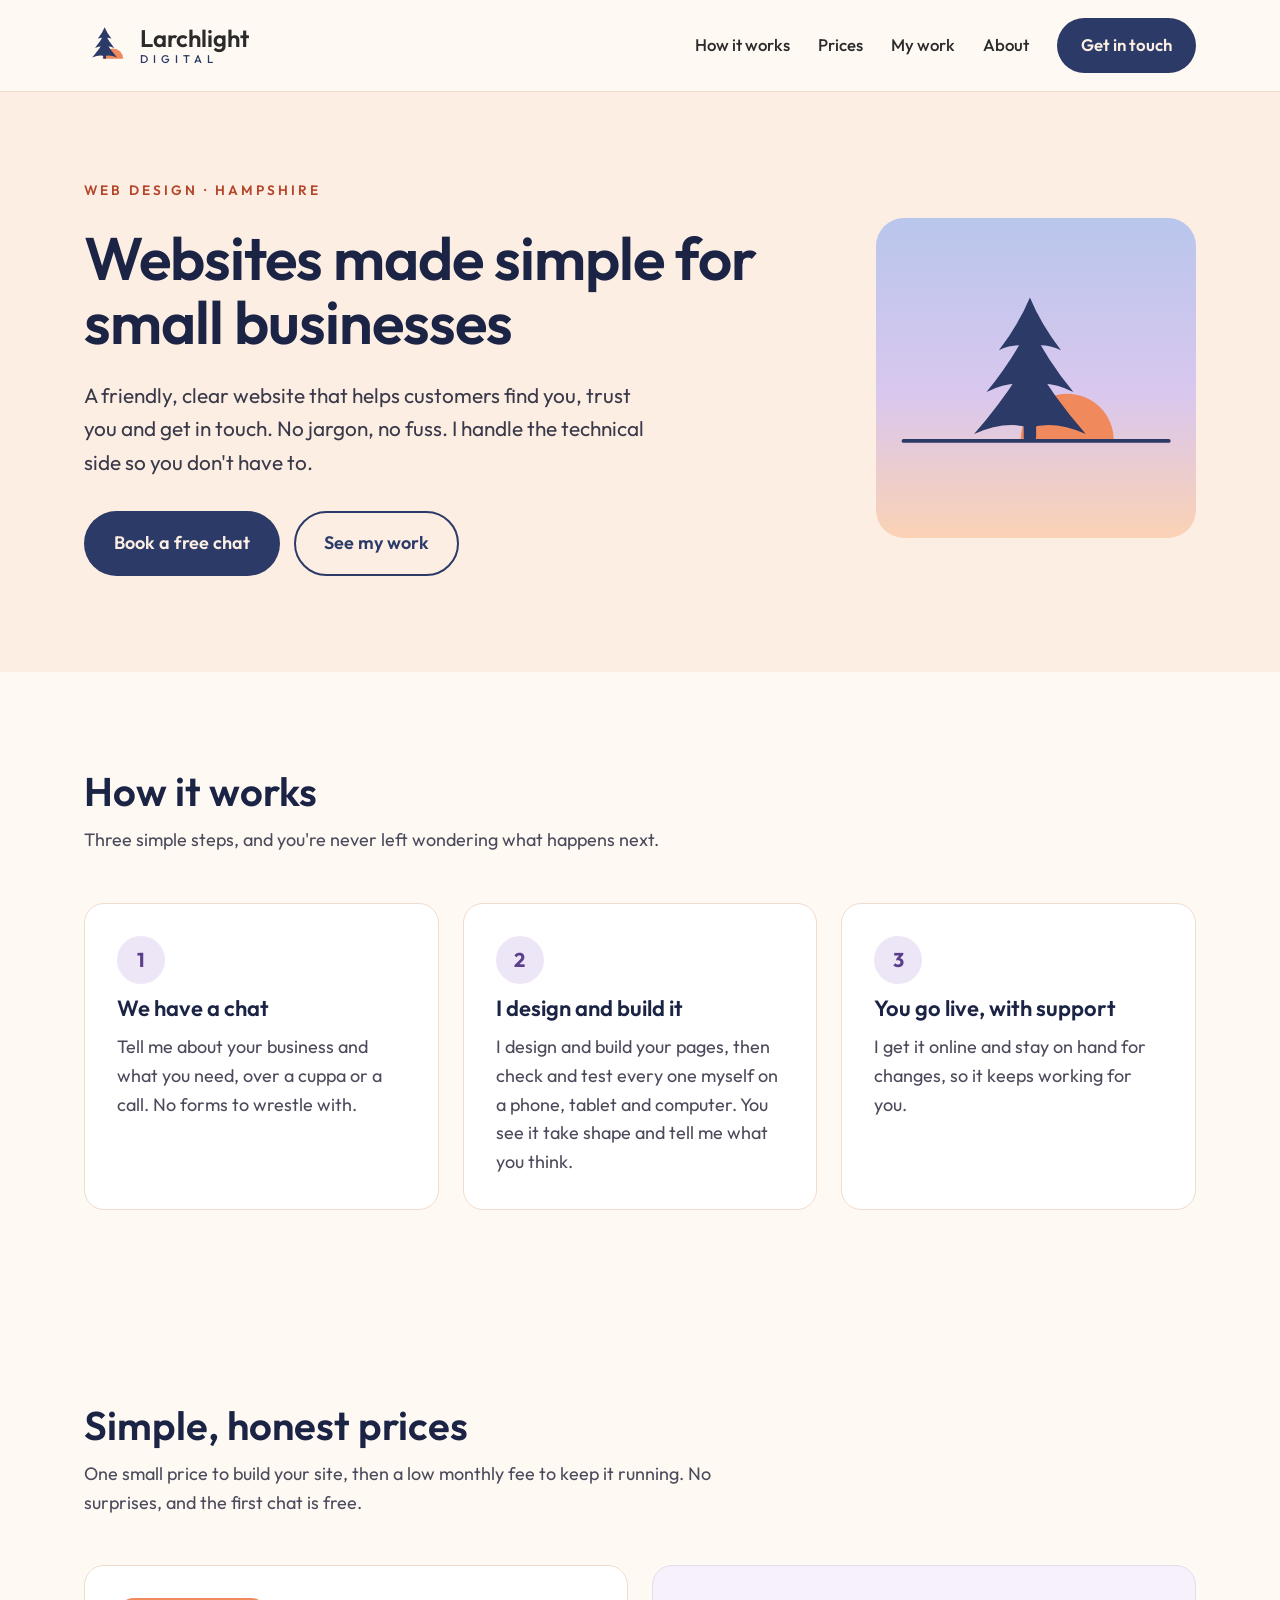
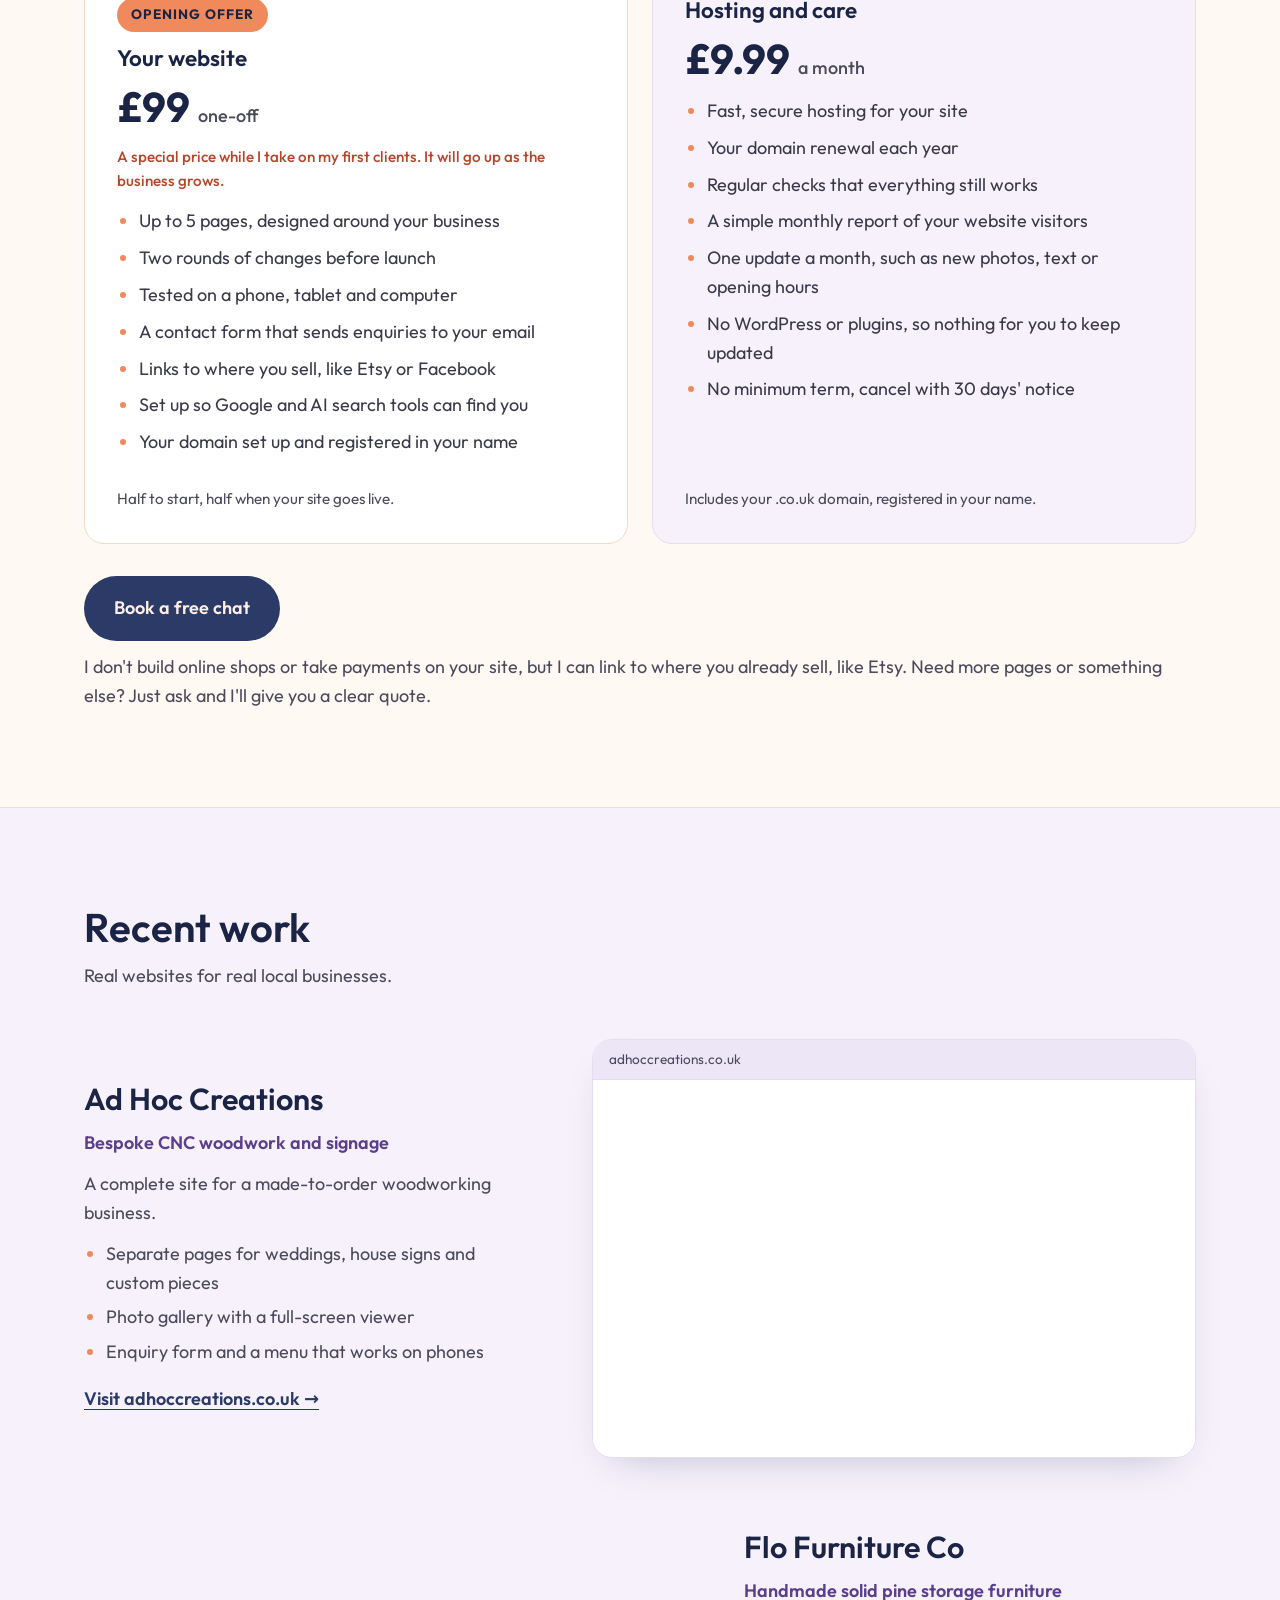
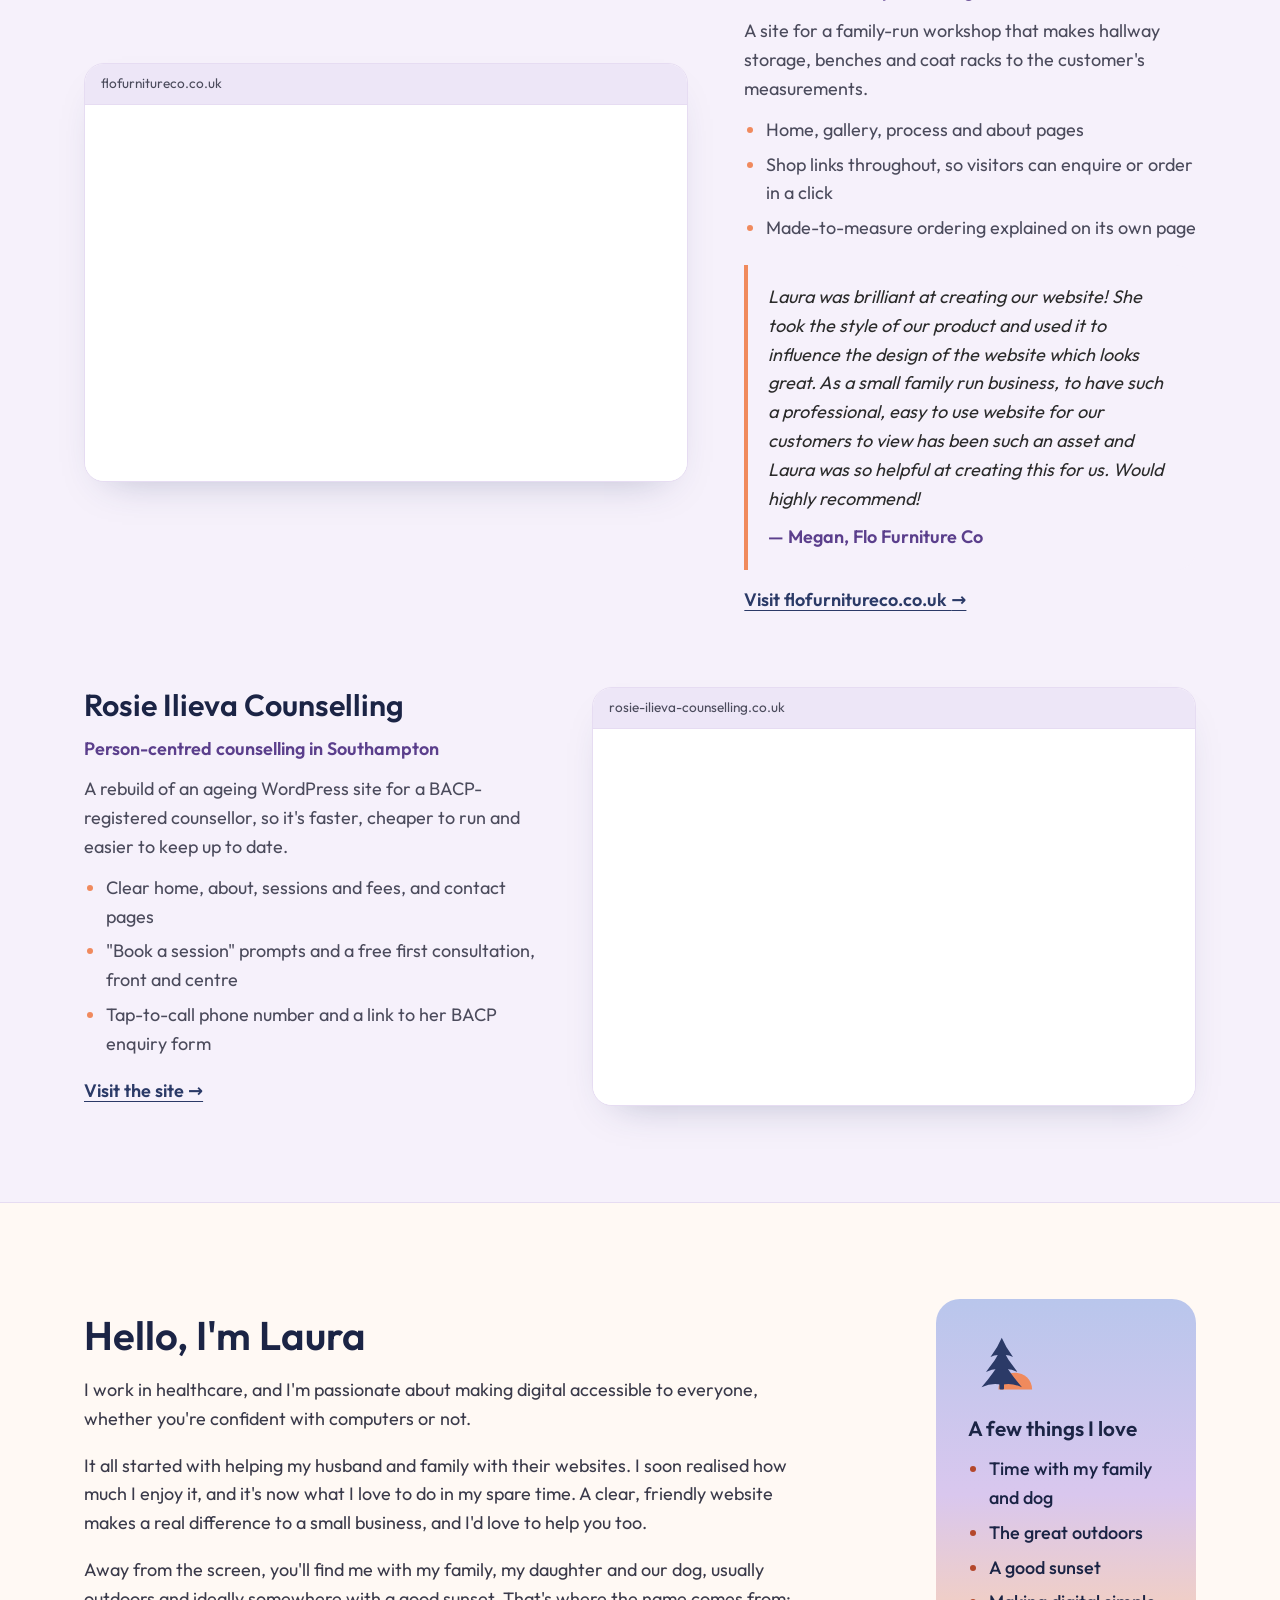
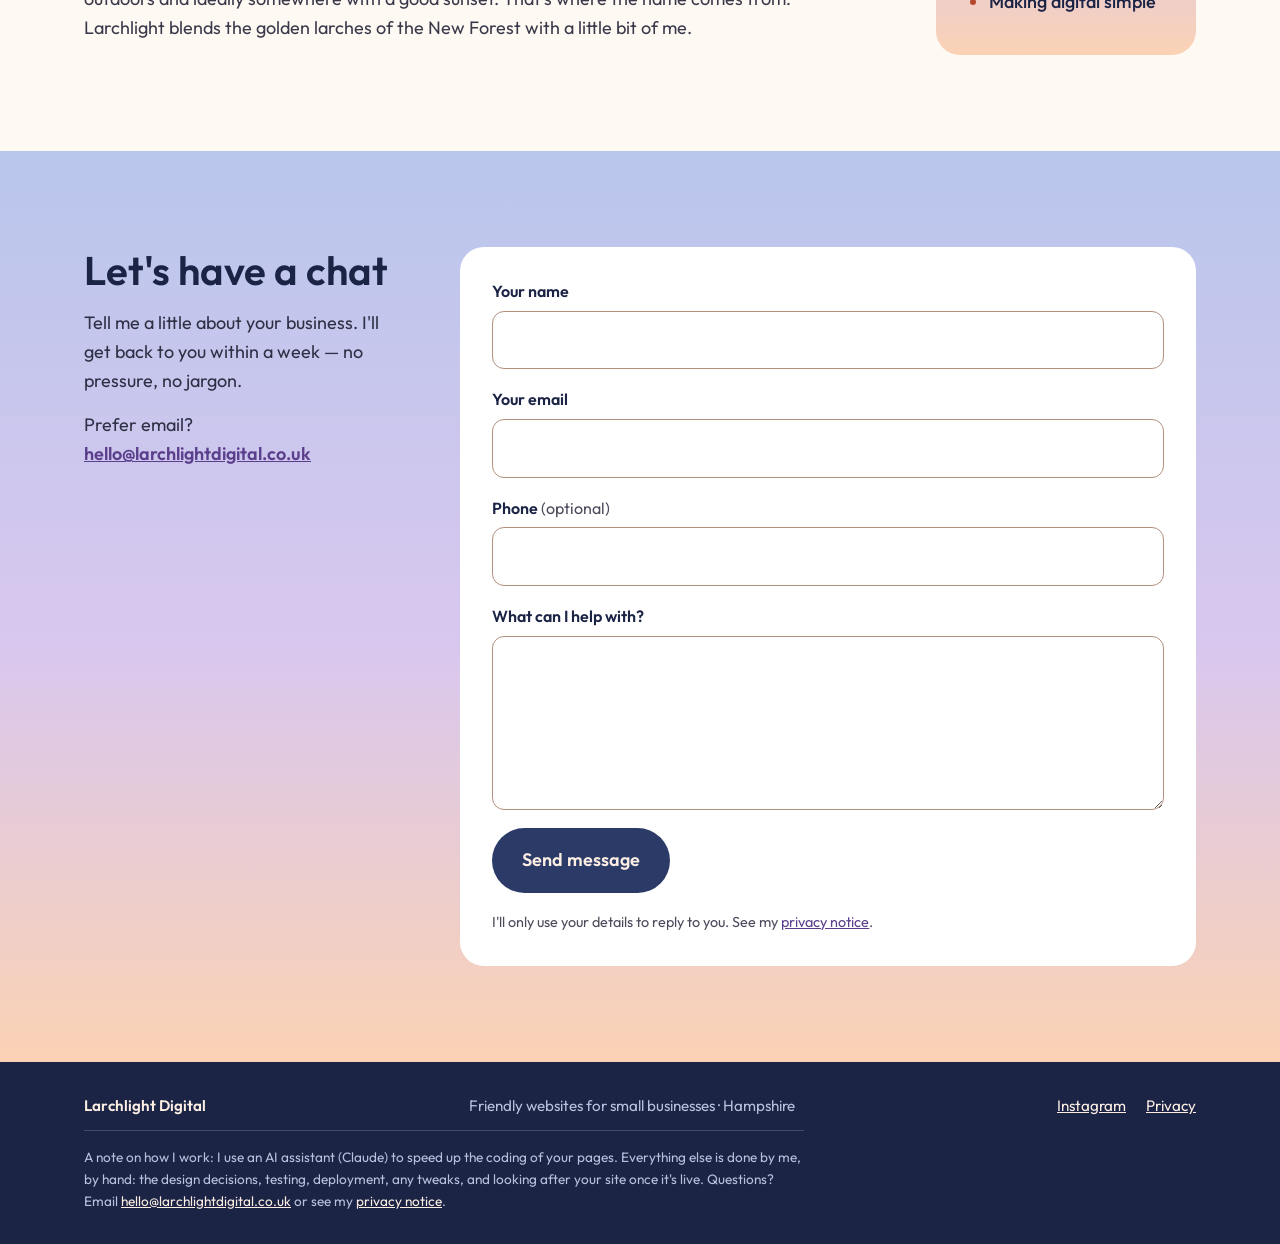
==== commit 3c97047e: "Merge pull request #2 from zheleva-la/add-flo-furniture-review Add Megan's review to Flo Furniture C" ====
--- a/index.html
+++ b/index.html
@@ -230,6 +230,12 @@
                 <li>Shop links throughout, so visitors can enquire or order in a click</li>
                 <li>Made-to-measure ordering explained on its own page</li>
               </ul>
+              <figure class="review">
+                <blockquote>
+                  <p>Laura was brilliant at creating our website! She took the style of our product and used it to influence the design of the website which looks great. As a small family run business, to have such a professional, easy to use website for our customers to view has been such an asset and Laura was so helpful at creating this for us. Would highly recommend!</p>
+                </blockquote>
+                <figcaption>Megan, Flo Furniture Co</figcaption>
+              </figure>
               <a class="project-link" href="https://flofurnitureco.co.uk" rel="noopener">Visit flofurnitureco.co.uk <span aria-hidden="true">→</span></a>
             </div>
             <div class="preview">
--- a/styles.css
+++ b/styles.css
@@ -147,6 +147,11 @@
 .project ul { margin: 0; padding-left: 1.2em; color: var(--muted); }
 .project li { margin-bottom: 6px; }
 .project li::marker { color: var(--autumn); }
+.review { margin: 4px 0; padding: 18px 20px; background: var(--lilac-wash); border-left: 4px solid var(--autumn); border-radius: 0 var(--radius) var(--radius) 0; }
+.review blockquote { margin: 0; }
+.project-text .review blockquote p { color: var(--charcoal); font-style: italic; }
+.review figcaption { margin-top: 10px; font-weight: 600; color: var(--twilight-deep); }
+.review figcaption::before { content: "— "; }
 .project-link { font-weight: 600; color: var(--pine); text-underline-offset: 4px; }
 .project-link:hover { color: var(--pine-deep); }
 
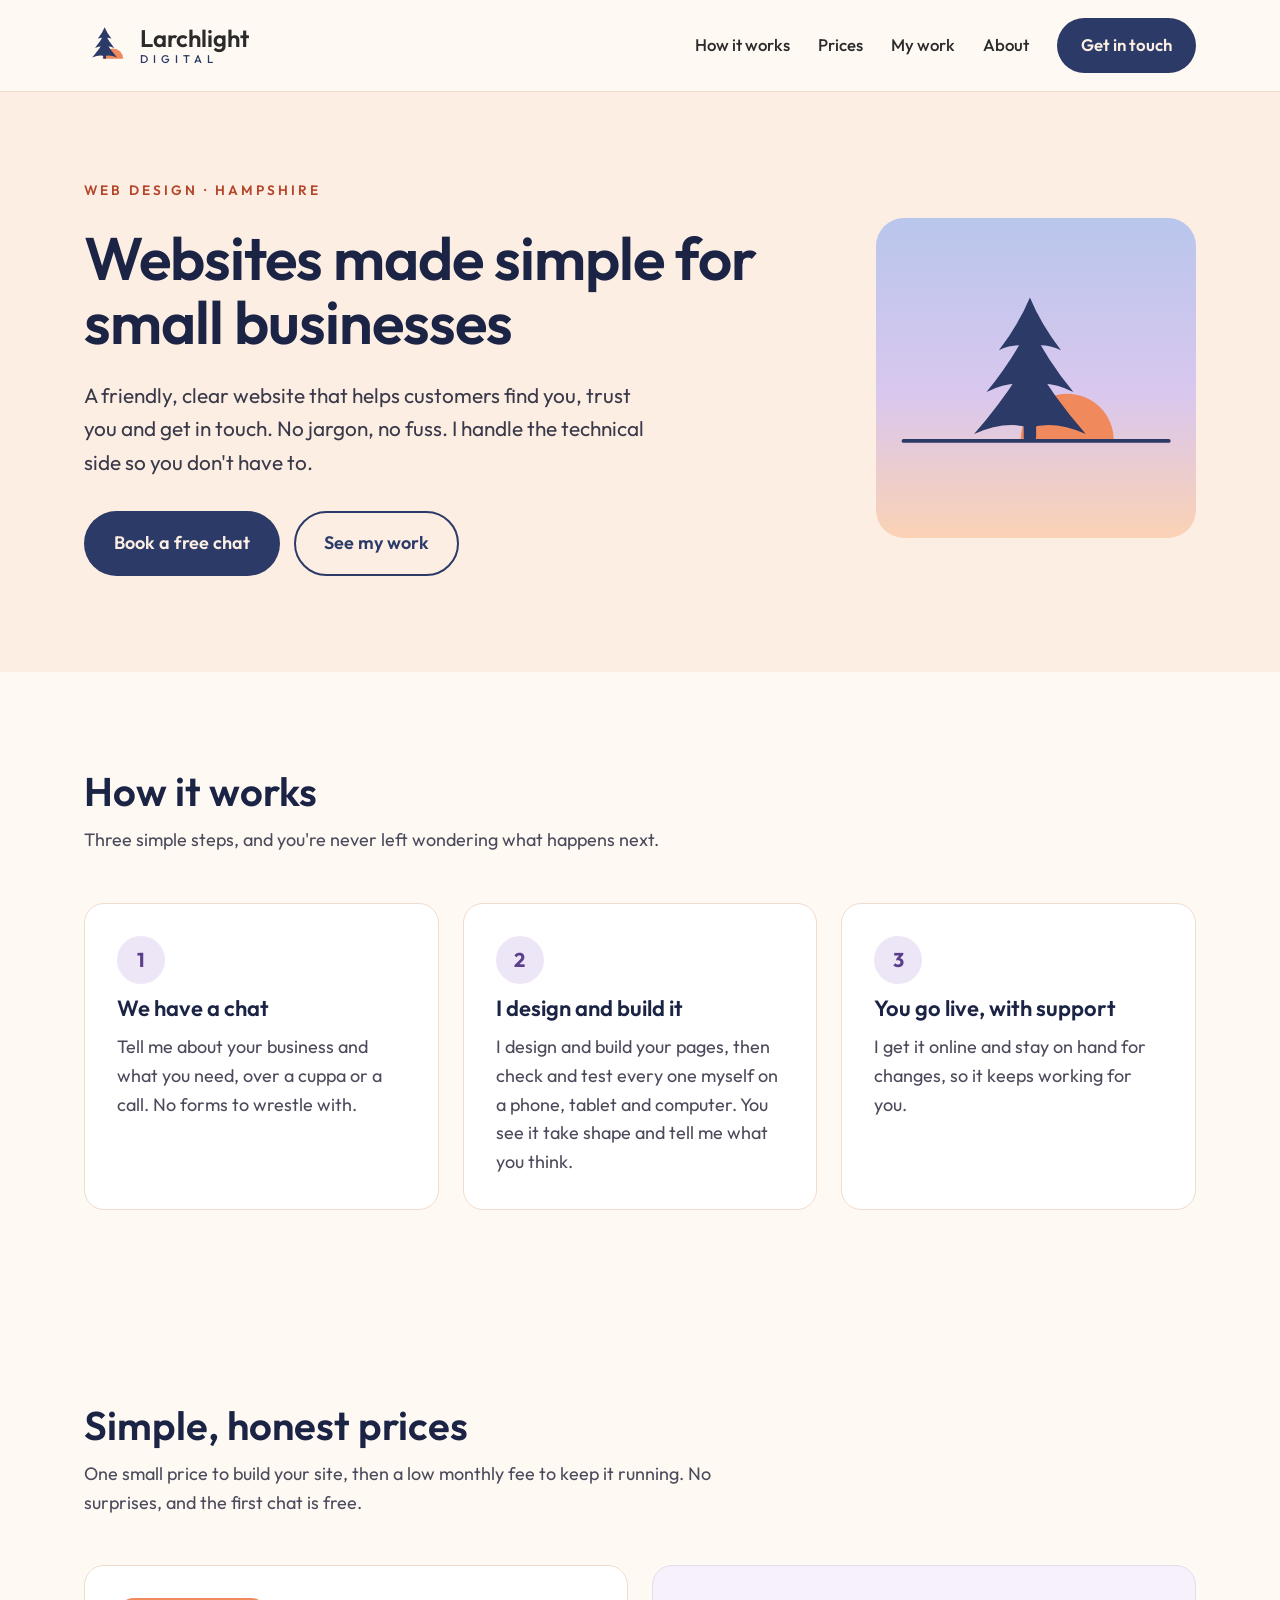
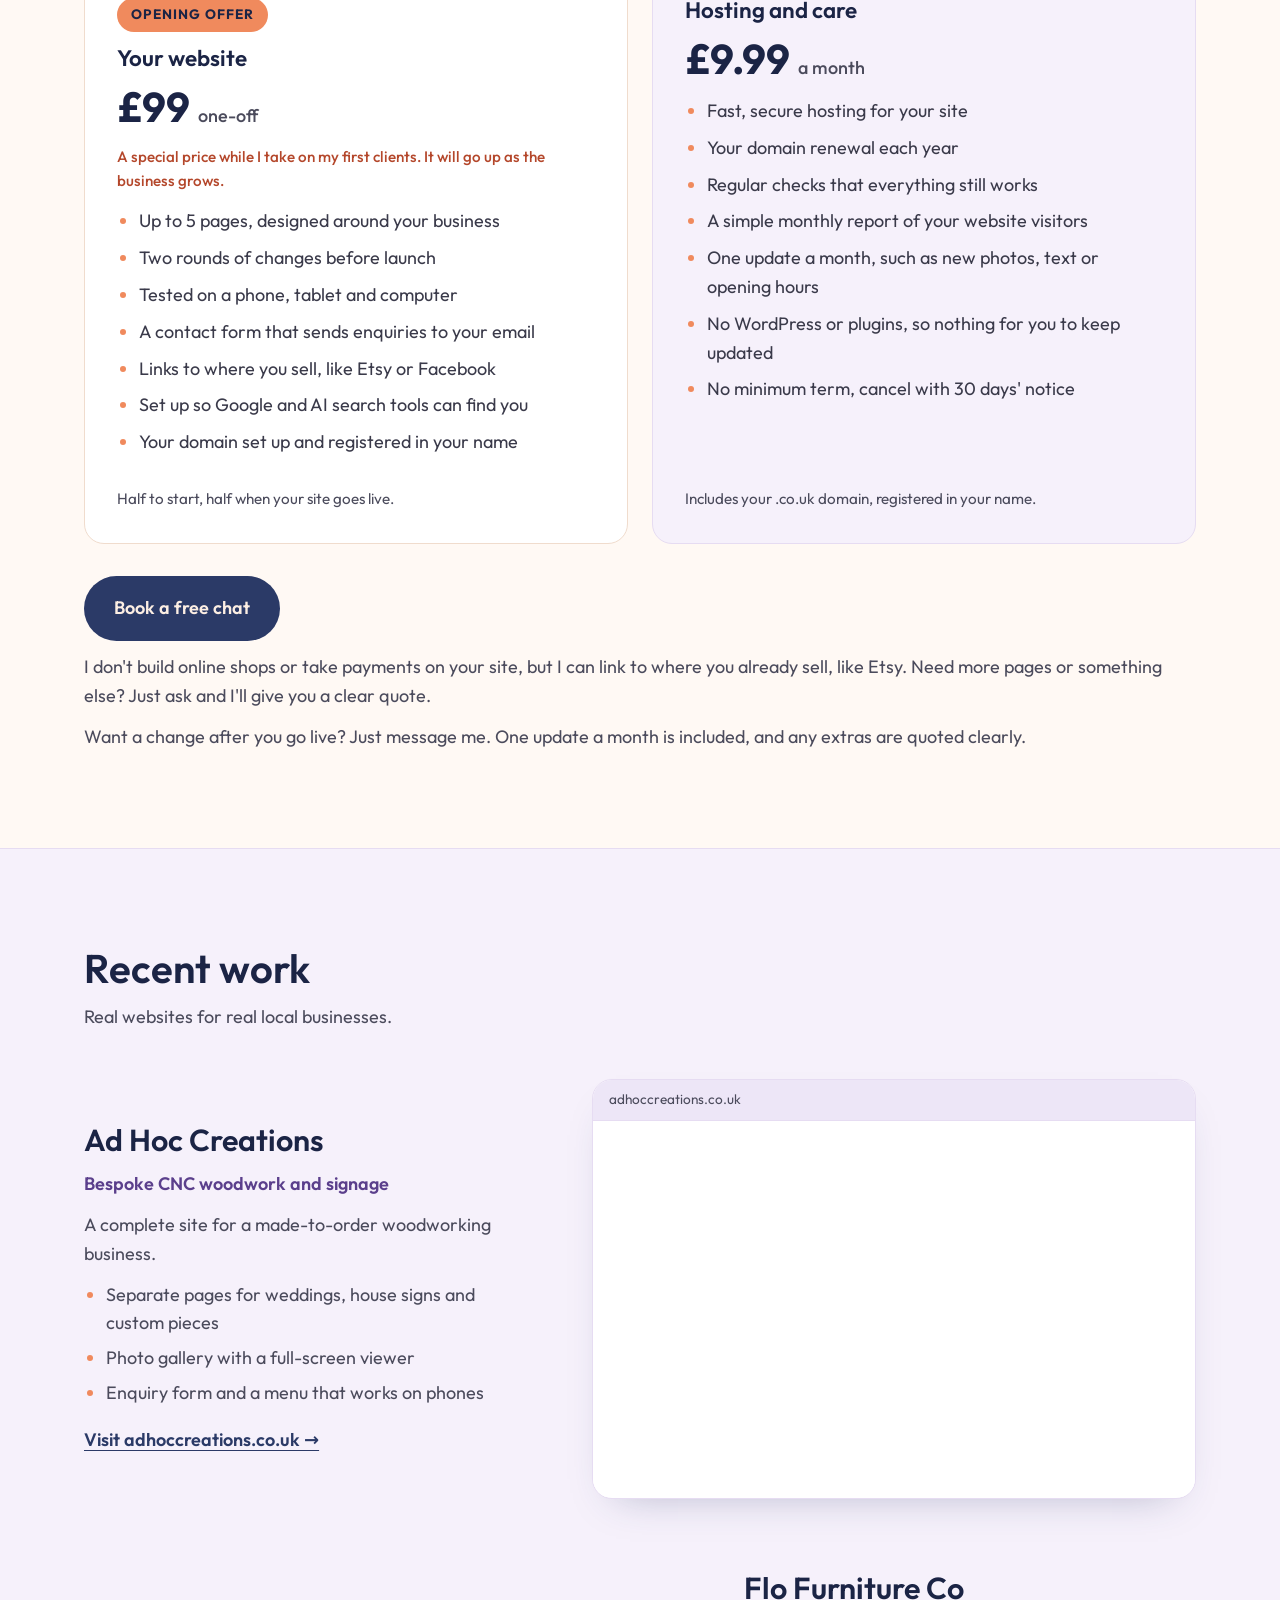
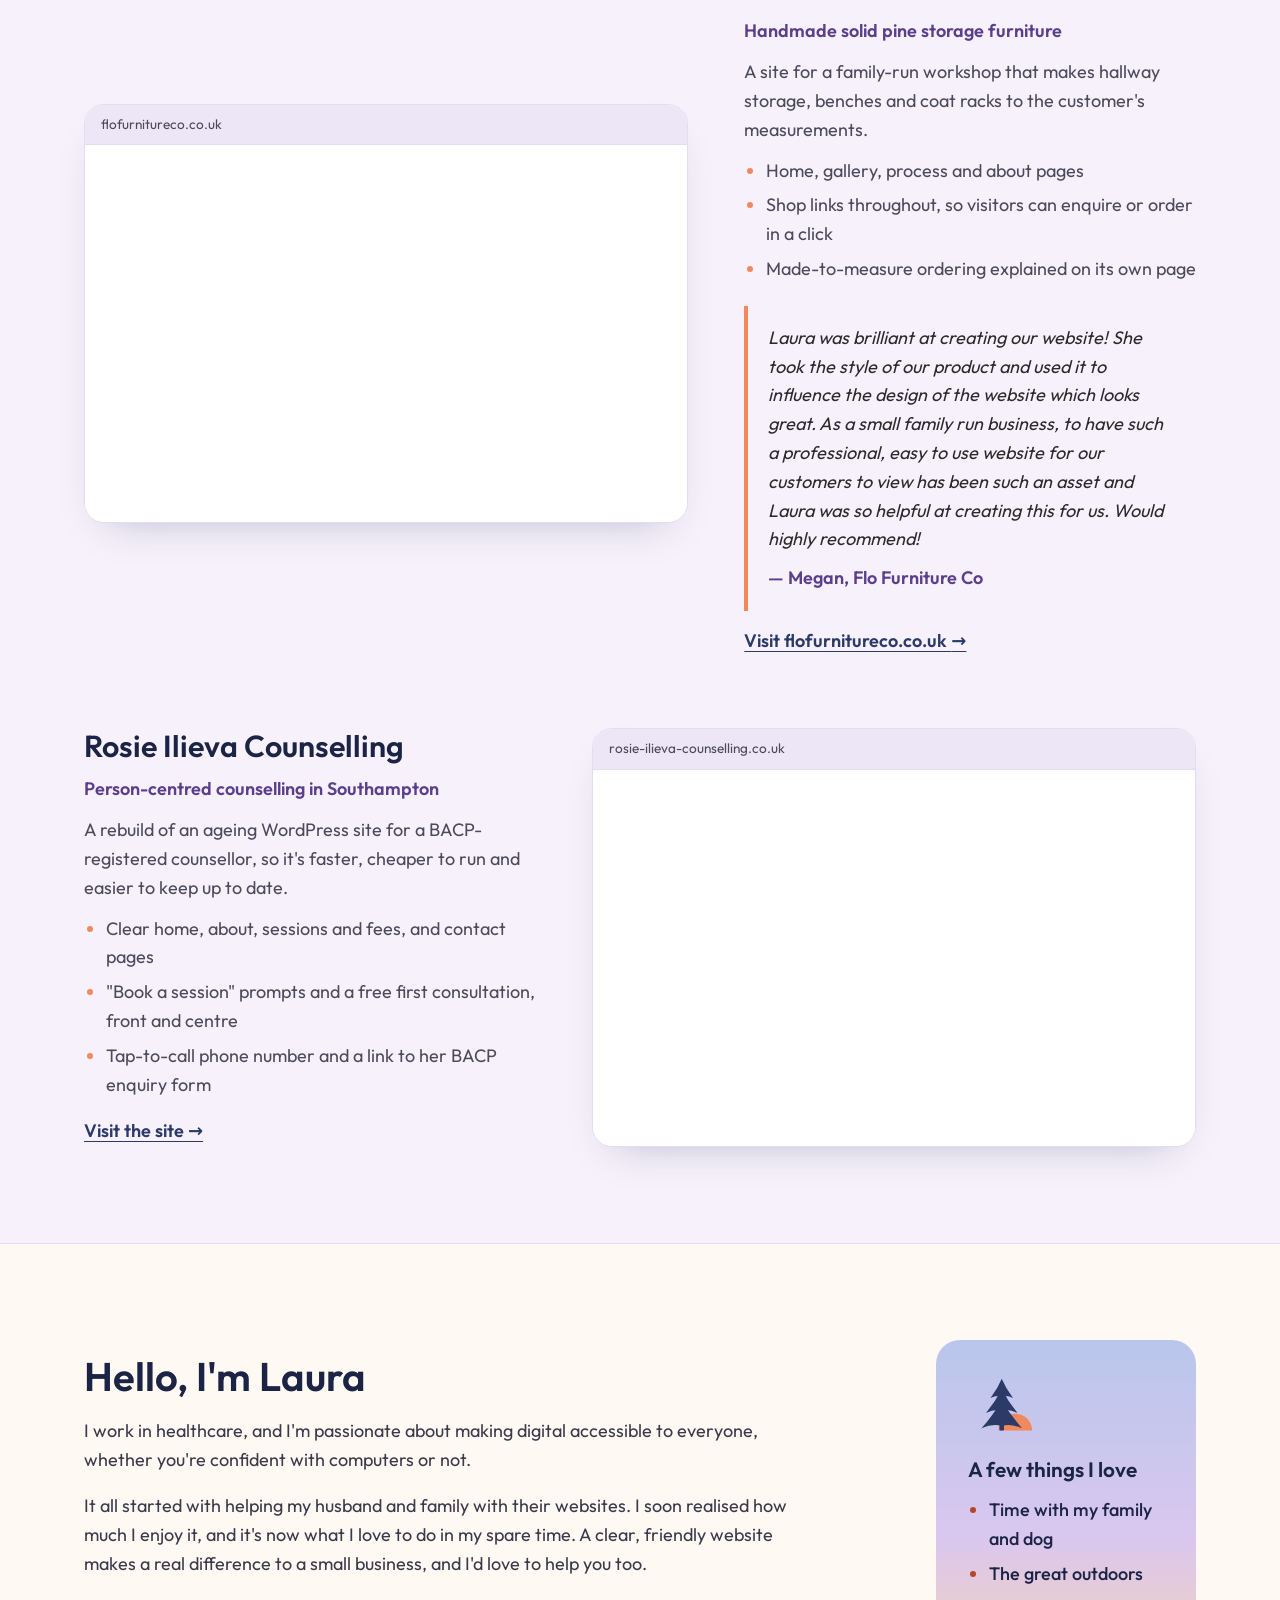
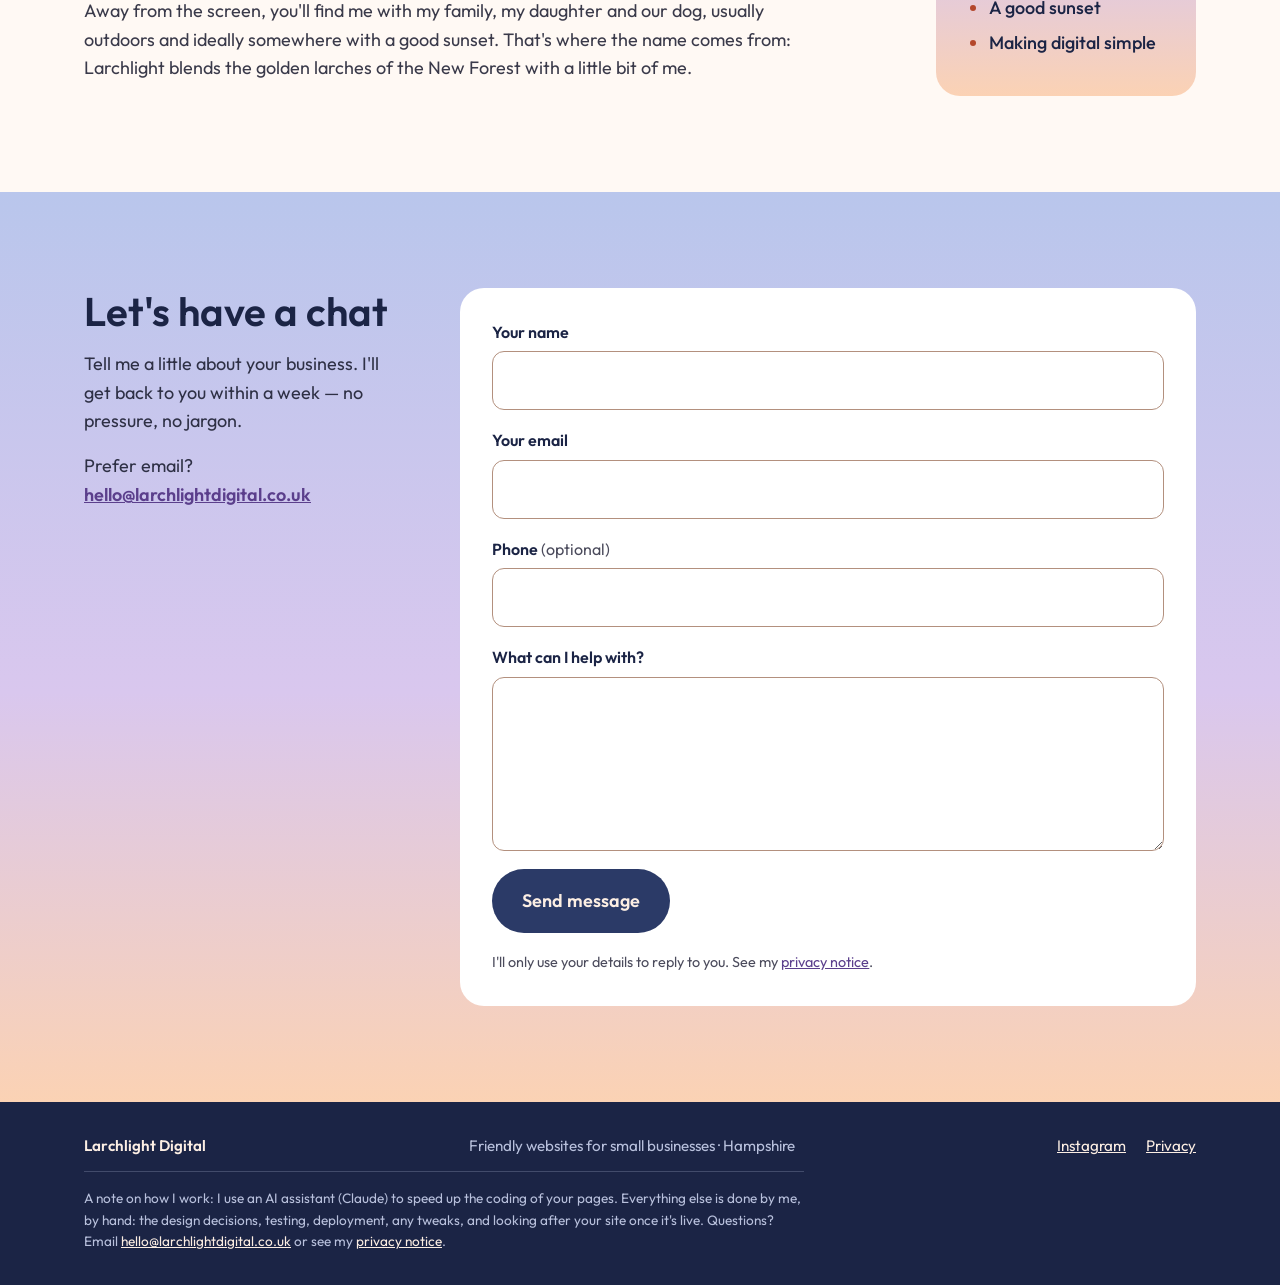
==== commit 15bb8ead: "Merge pull request #3 from zheleva-la/add-update-faq-line Add update and extras note to Prices" ====
--- a/index.html
+++ b/index.html
@@ -187,6 +187,7 @@
         <div class="price-cta">
           <a href="#contact" class="btn btn-primary">Book a free chat</a>
           <p>I don't build online shops or take payments on your site, but I can link to where you already sell, like Etsy. Need more pages or something else? Just ask and I'll give you a clear quote.</p>
+          <p>Want a change after you go live? Just message me. One update a month is included, and any extras are quoted clearly.</p>
         </div>
       </div>
     </section>
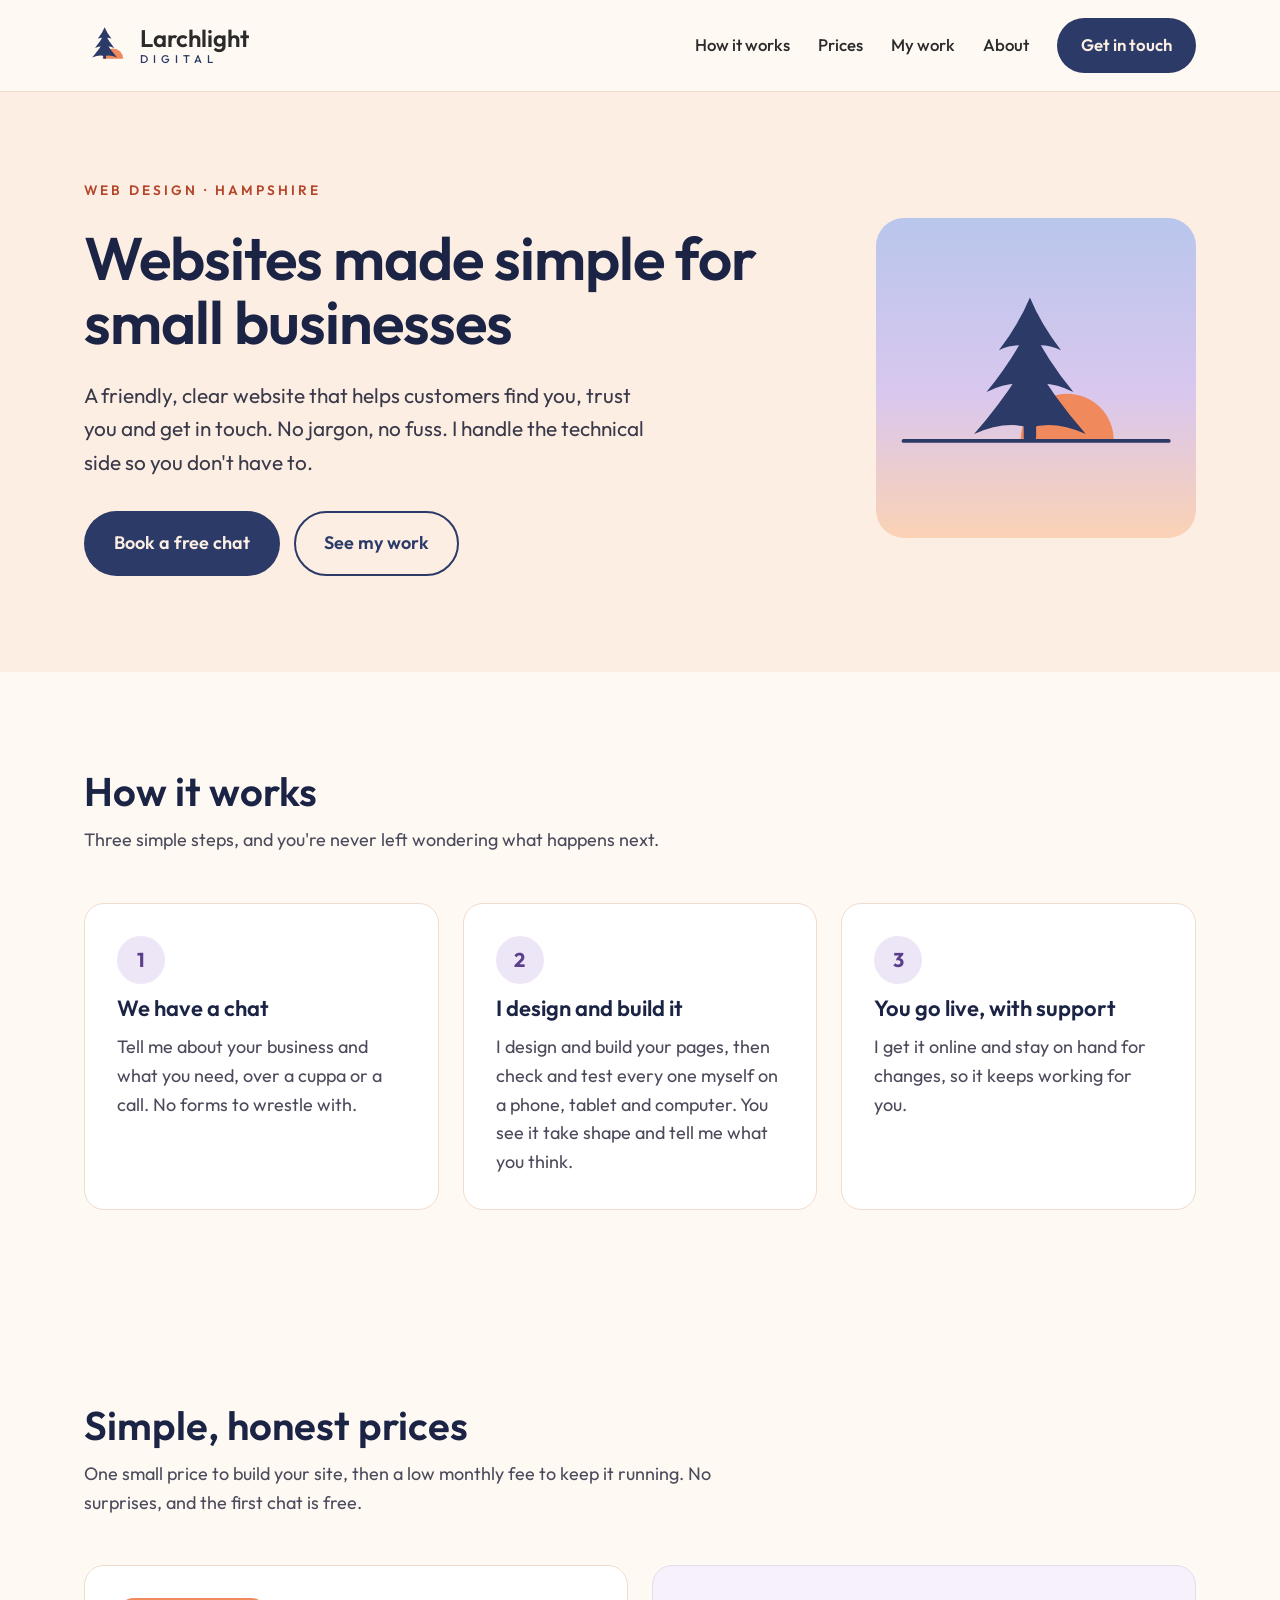
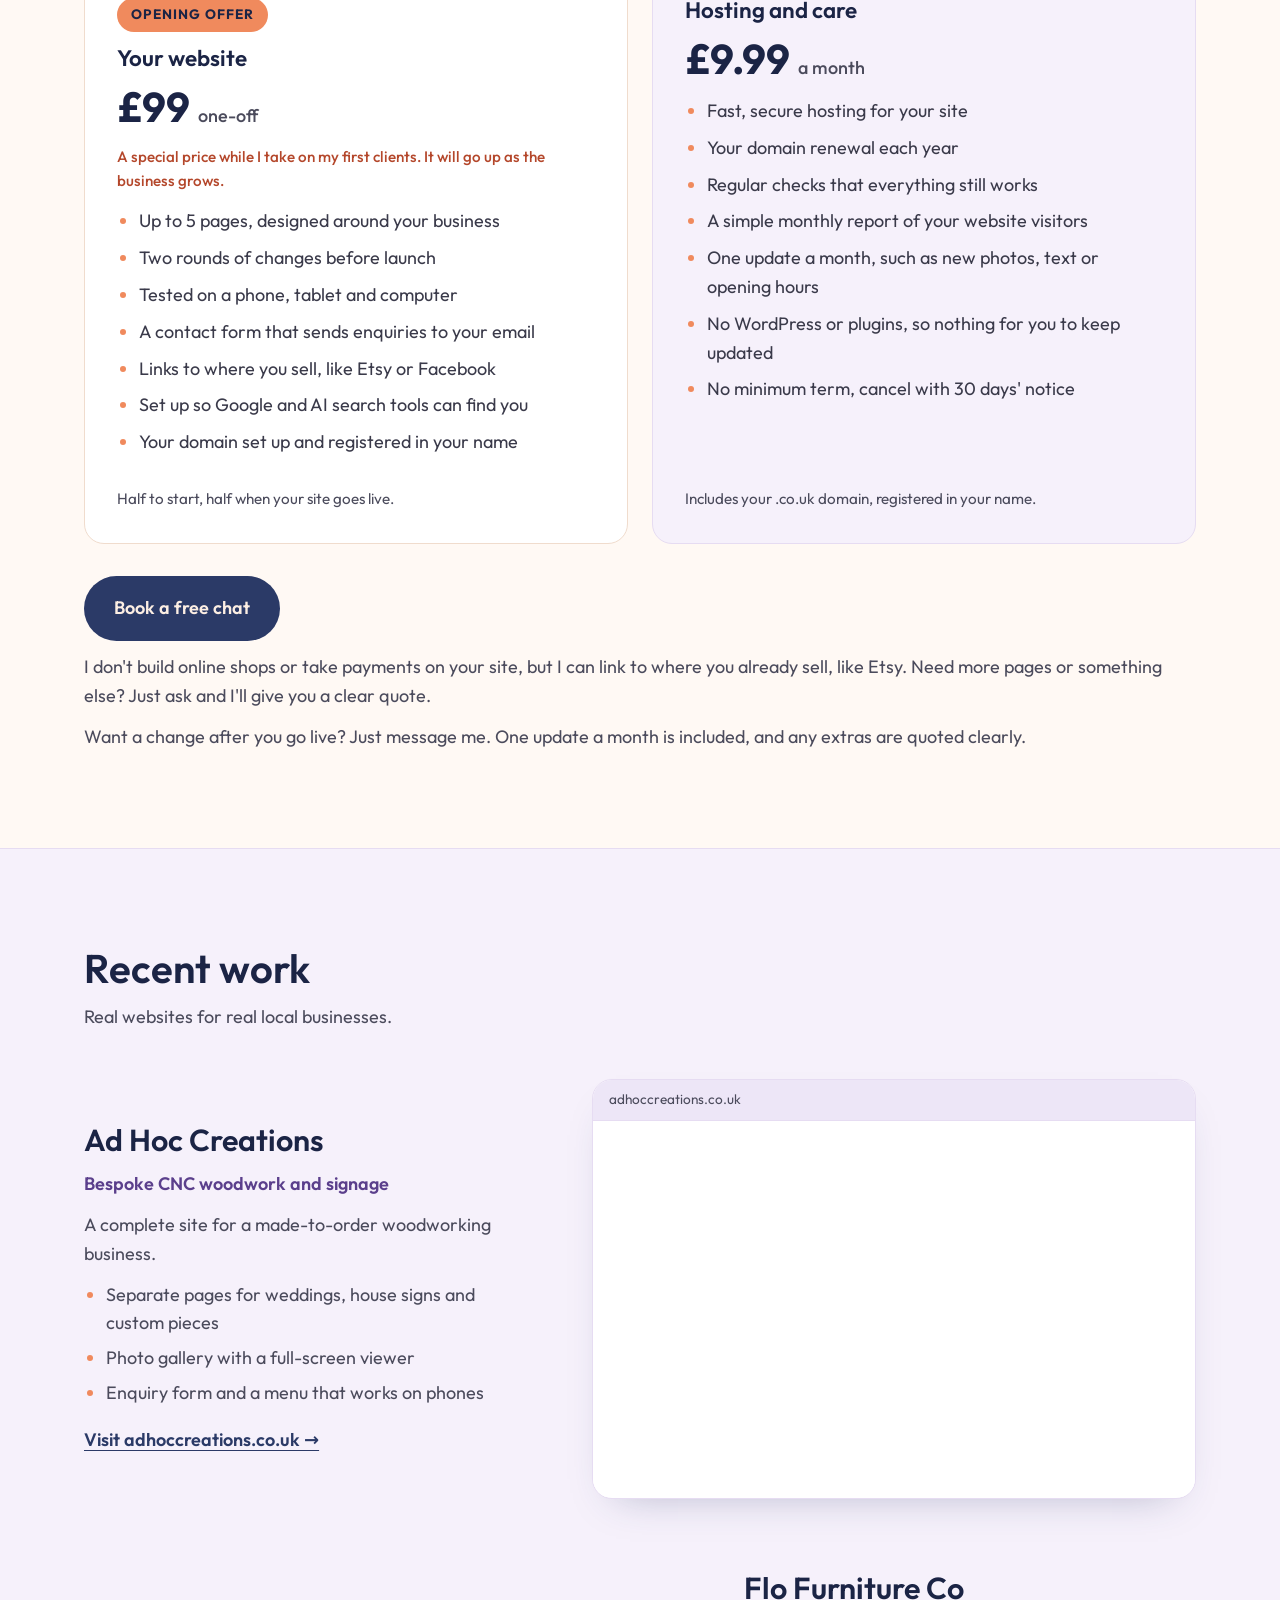
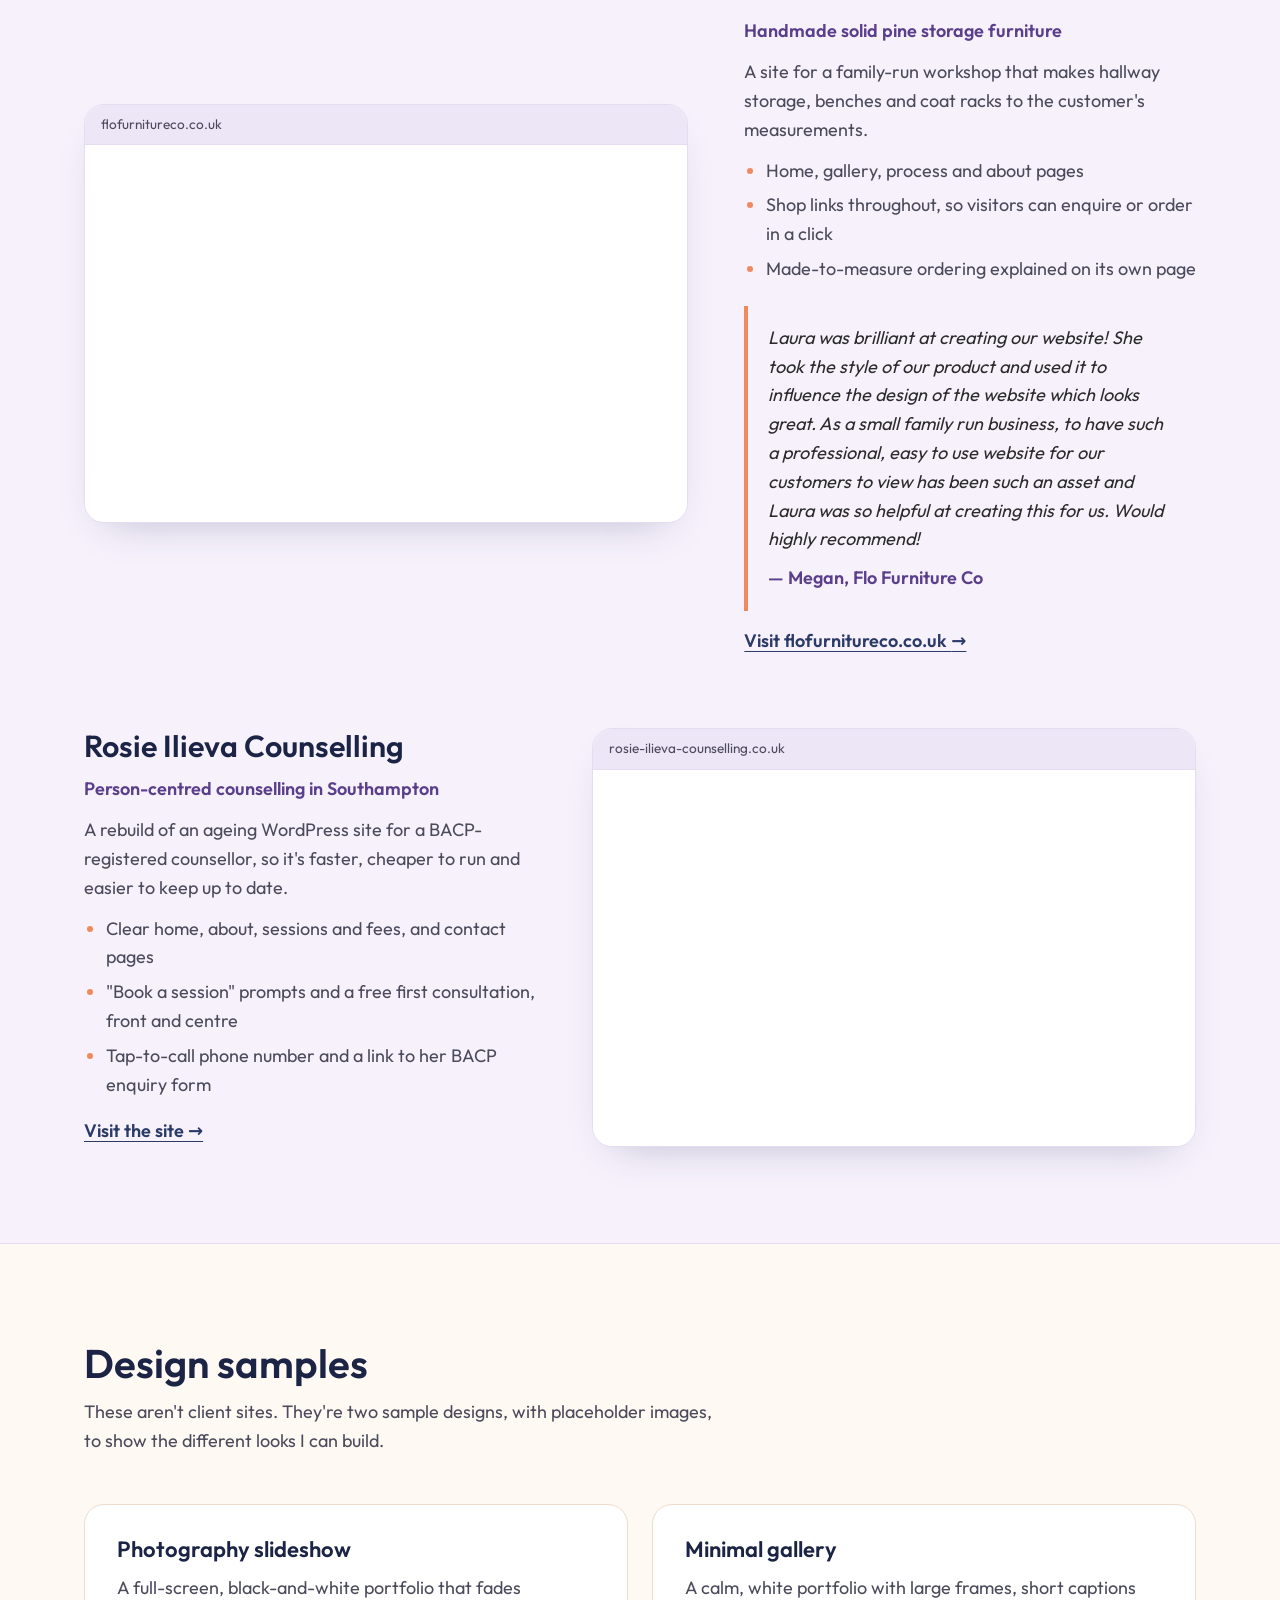
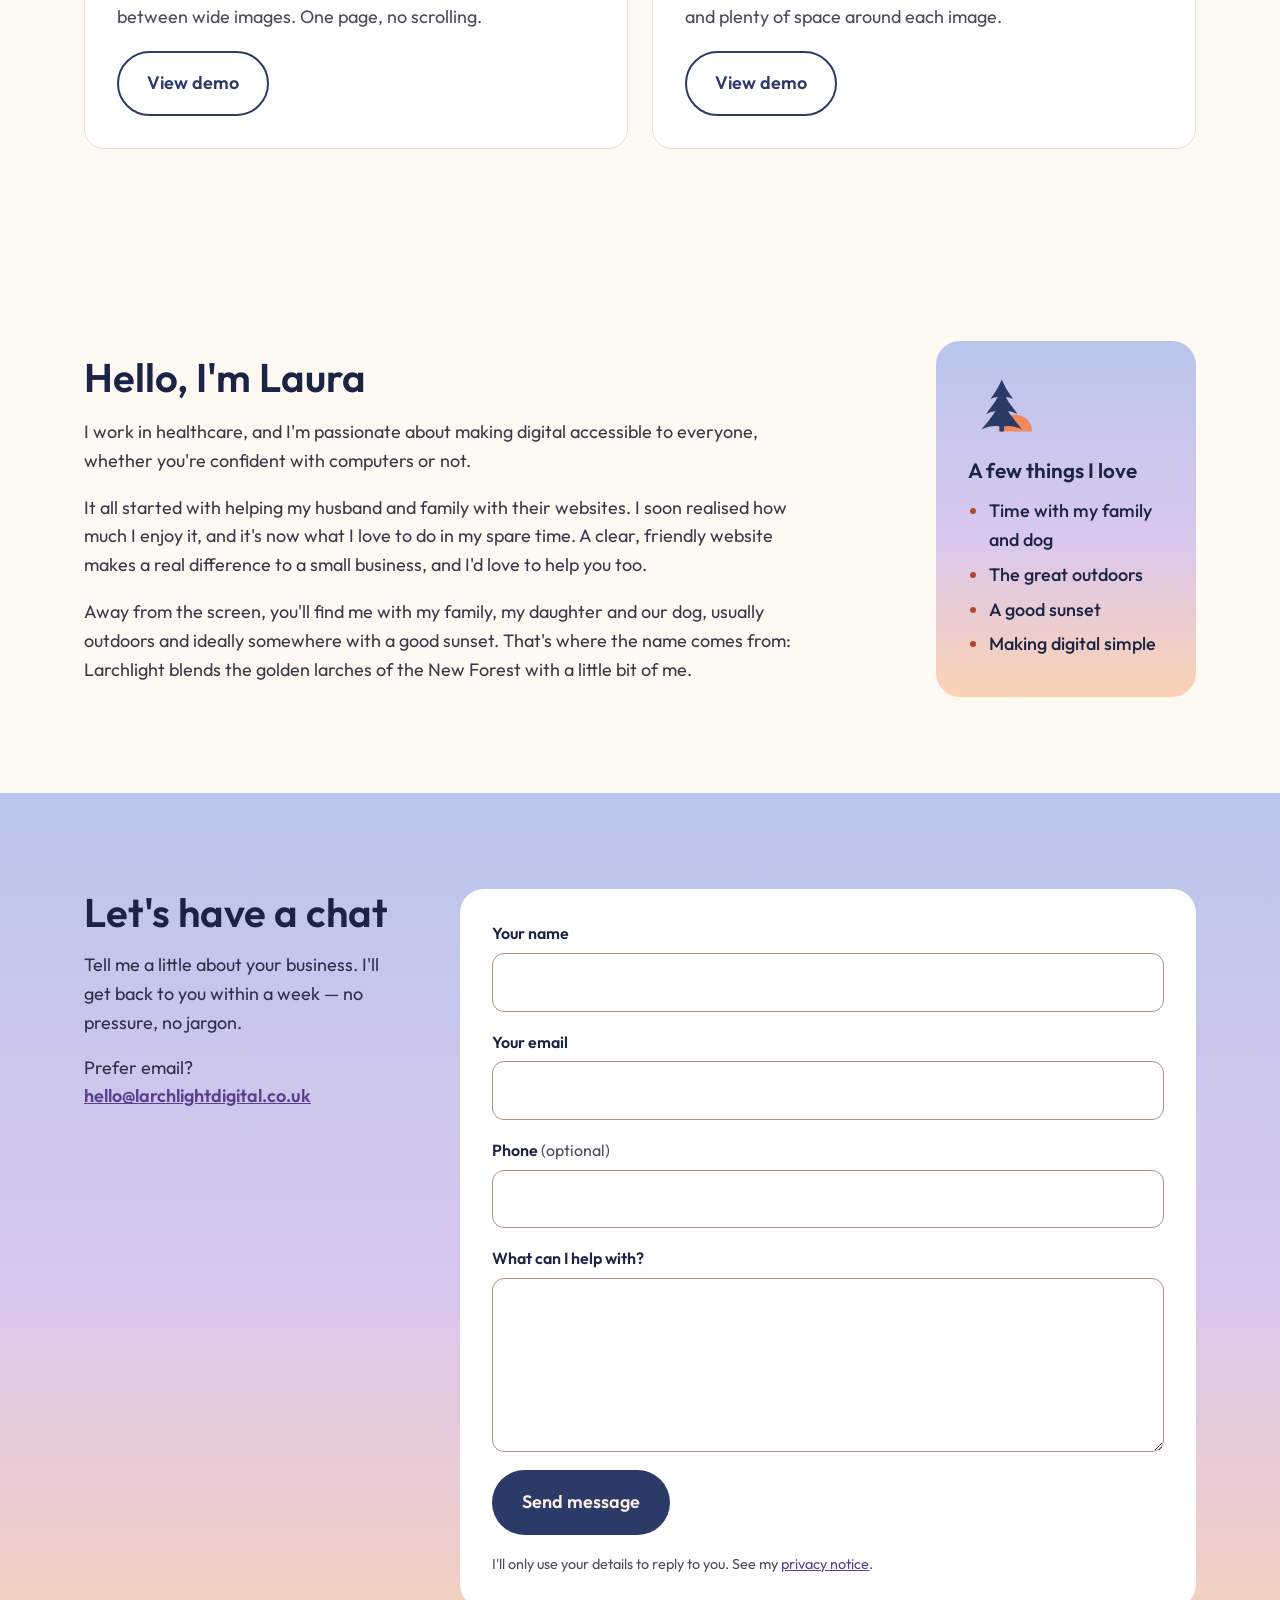
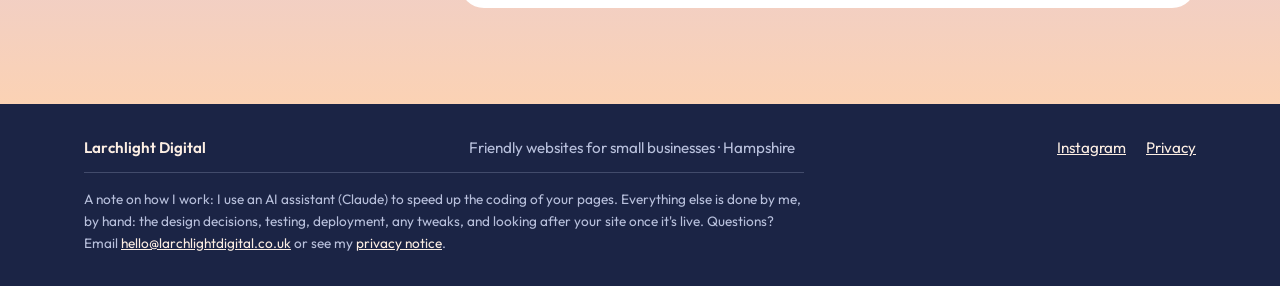
==== commit b4198d1e: "Merge pull request #4 from zheleva-la/add-design-demos Add demo slideshow and gallery pages" ====
--- a/index.html
+++ b/index.html
@@ -273,6 +273,27 @@
       </div>
     </section>
 
+    <section id="samples" class="section">
+      <div class="container">
+        <div class="section-head">
+          <h2>Design samples</h2>
+          <p>These aren't client sites. They're two sample designs, with placeholder images, to show the different looks I can build.</p>
+        </div>
+        <div class="demo-grid">
+          <article class="card demo">
+            <h3>Photography slideshow</h3>
+            <p>A full-screen, black-and-white portfolio that fades between wide images. One page, no scrolling.</p>
+            <a class="btn btn-outline" href="/demo/slideshow">View demo</a>
+          </article>
+          <article class="card demo">
+            <h3>Minimal gallery</h3>
+            <p>A calm, white portfolio with large frames, short captions and plenty of space around each image.</p>
+            <a class="btn btn-outline" href="/demo/gallery">View demo</a>
+          </article>
+        </div>
+      </div>
+    </section>
+
     <section id="about" class="section">
       <div class="container about-inner">
         <div class="about-copy">
--- a/styles.css
+++ b/styles.css
@@ -129,6 +129,8 @@
 }
 .card h3 { font-size: 1.375rem; }
 .card p { color: var(--muted); }
+.demo-grid { display: grid; grid-template-columns: repeat(auto-fit, minmax(260px, 1fr)); gap: 24px; }
+.demo .btn { align-self: flex-start; margin-top: 8px; }
 .step-num {
   width: 48px; height: 48px; border-radius: 999px;
   background: var(--lavender); color: var(--twilight-deep);
